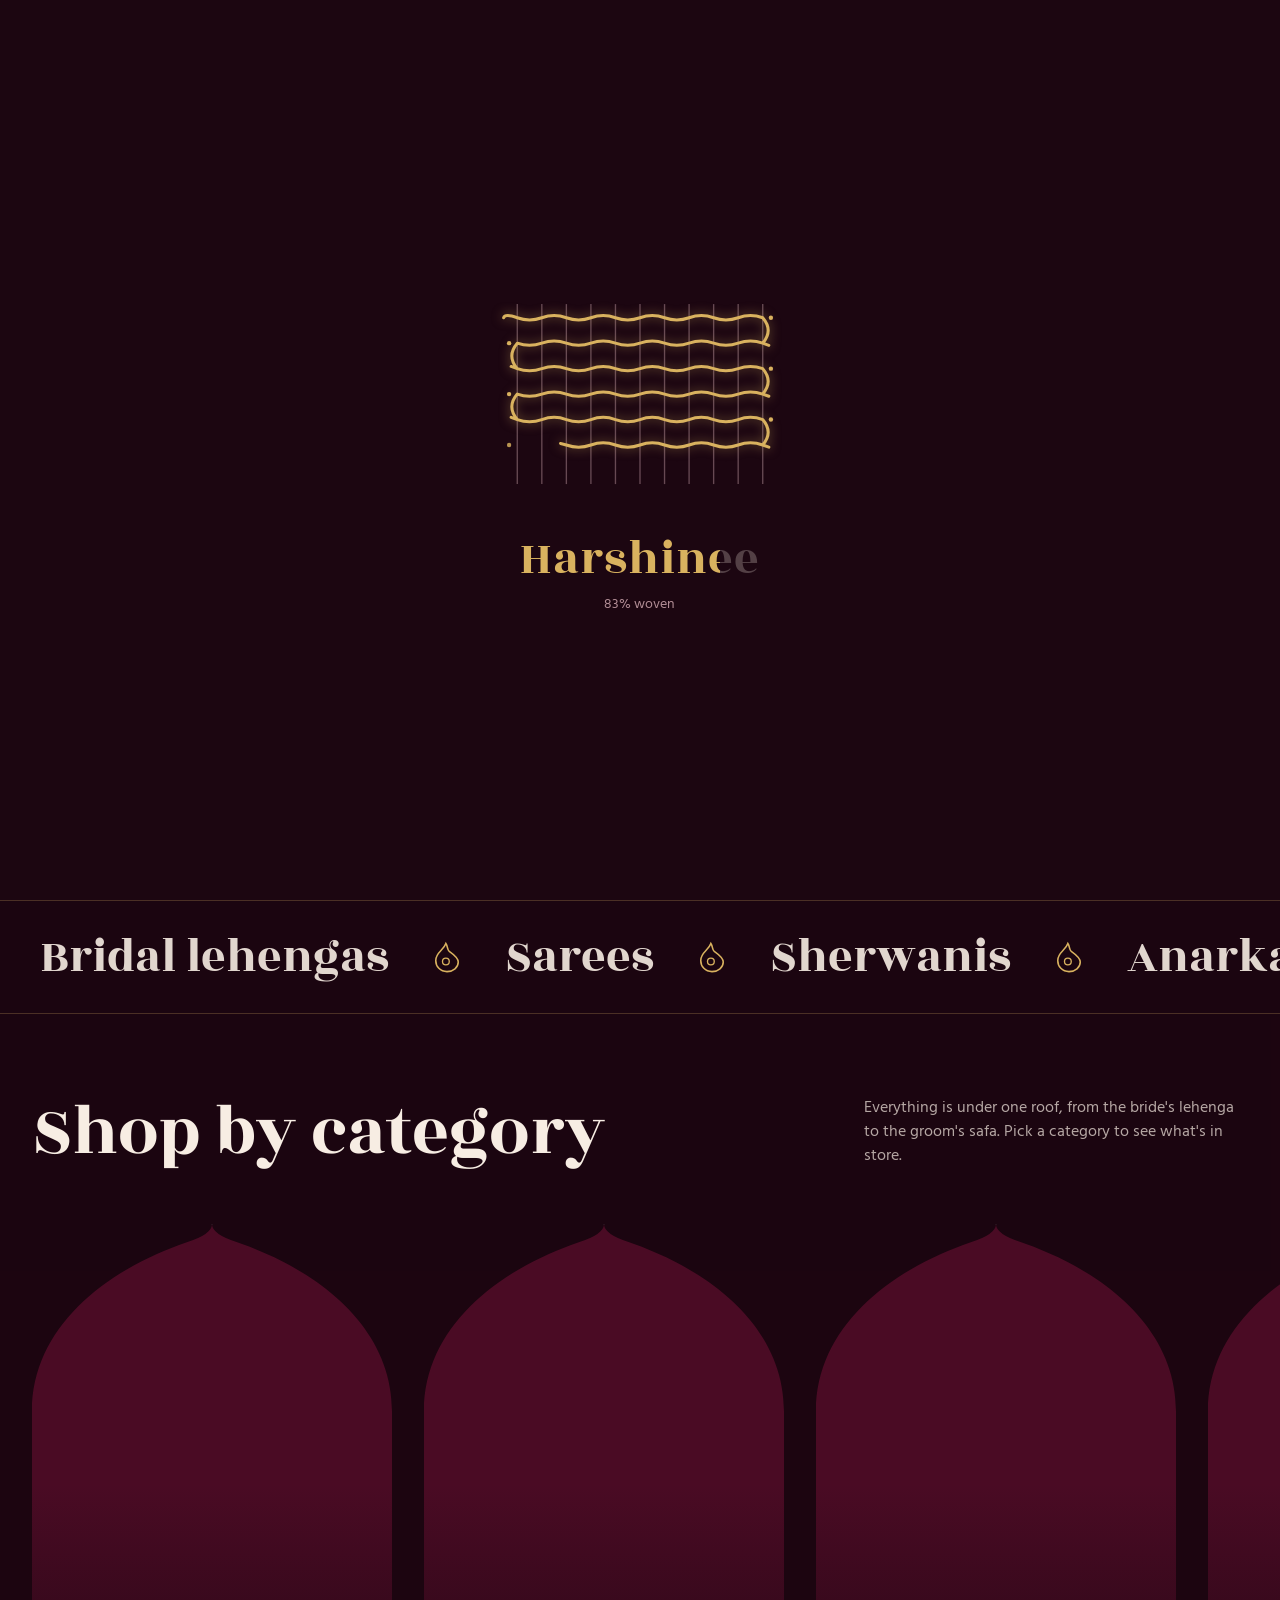
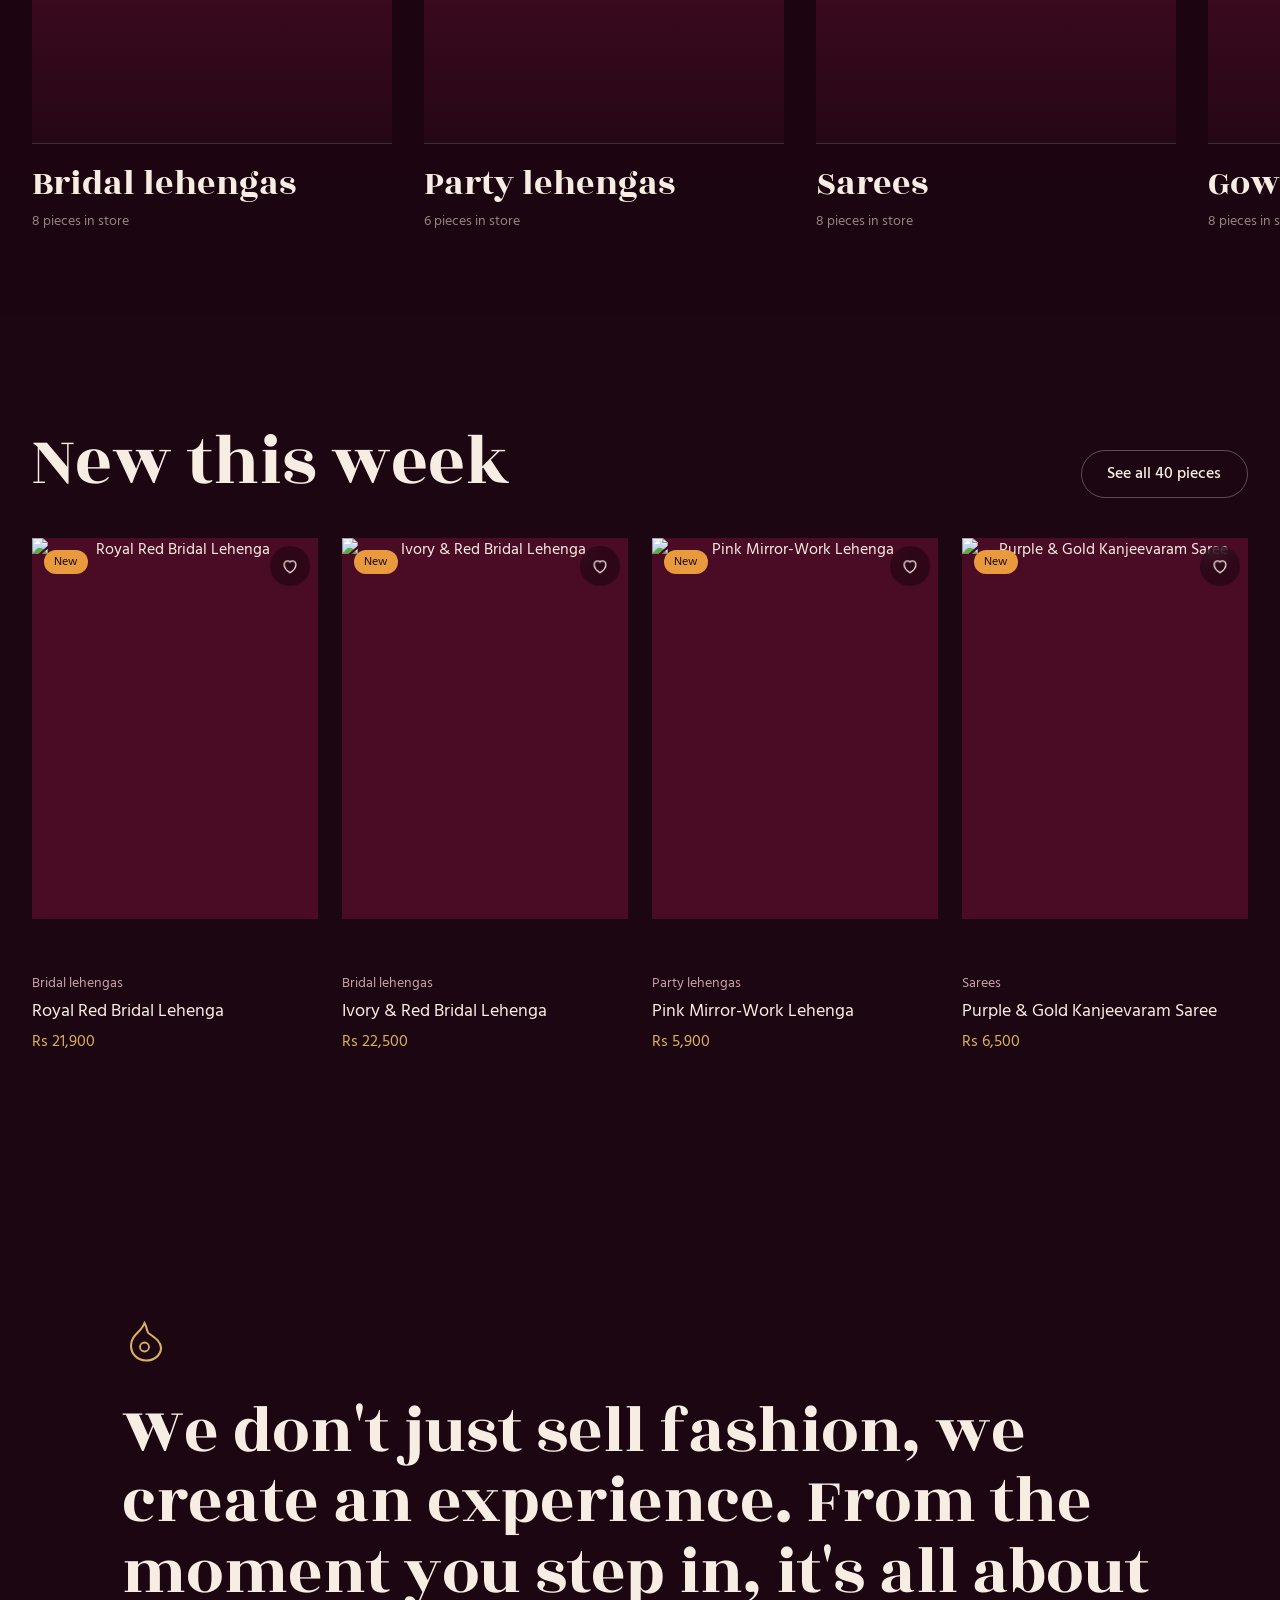
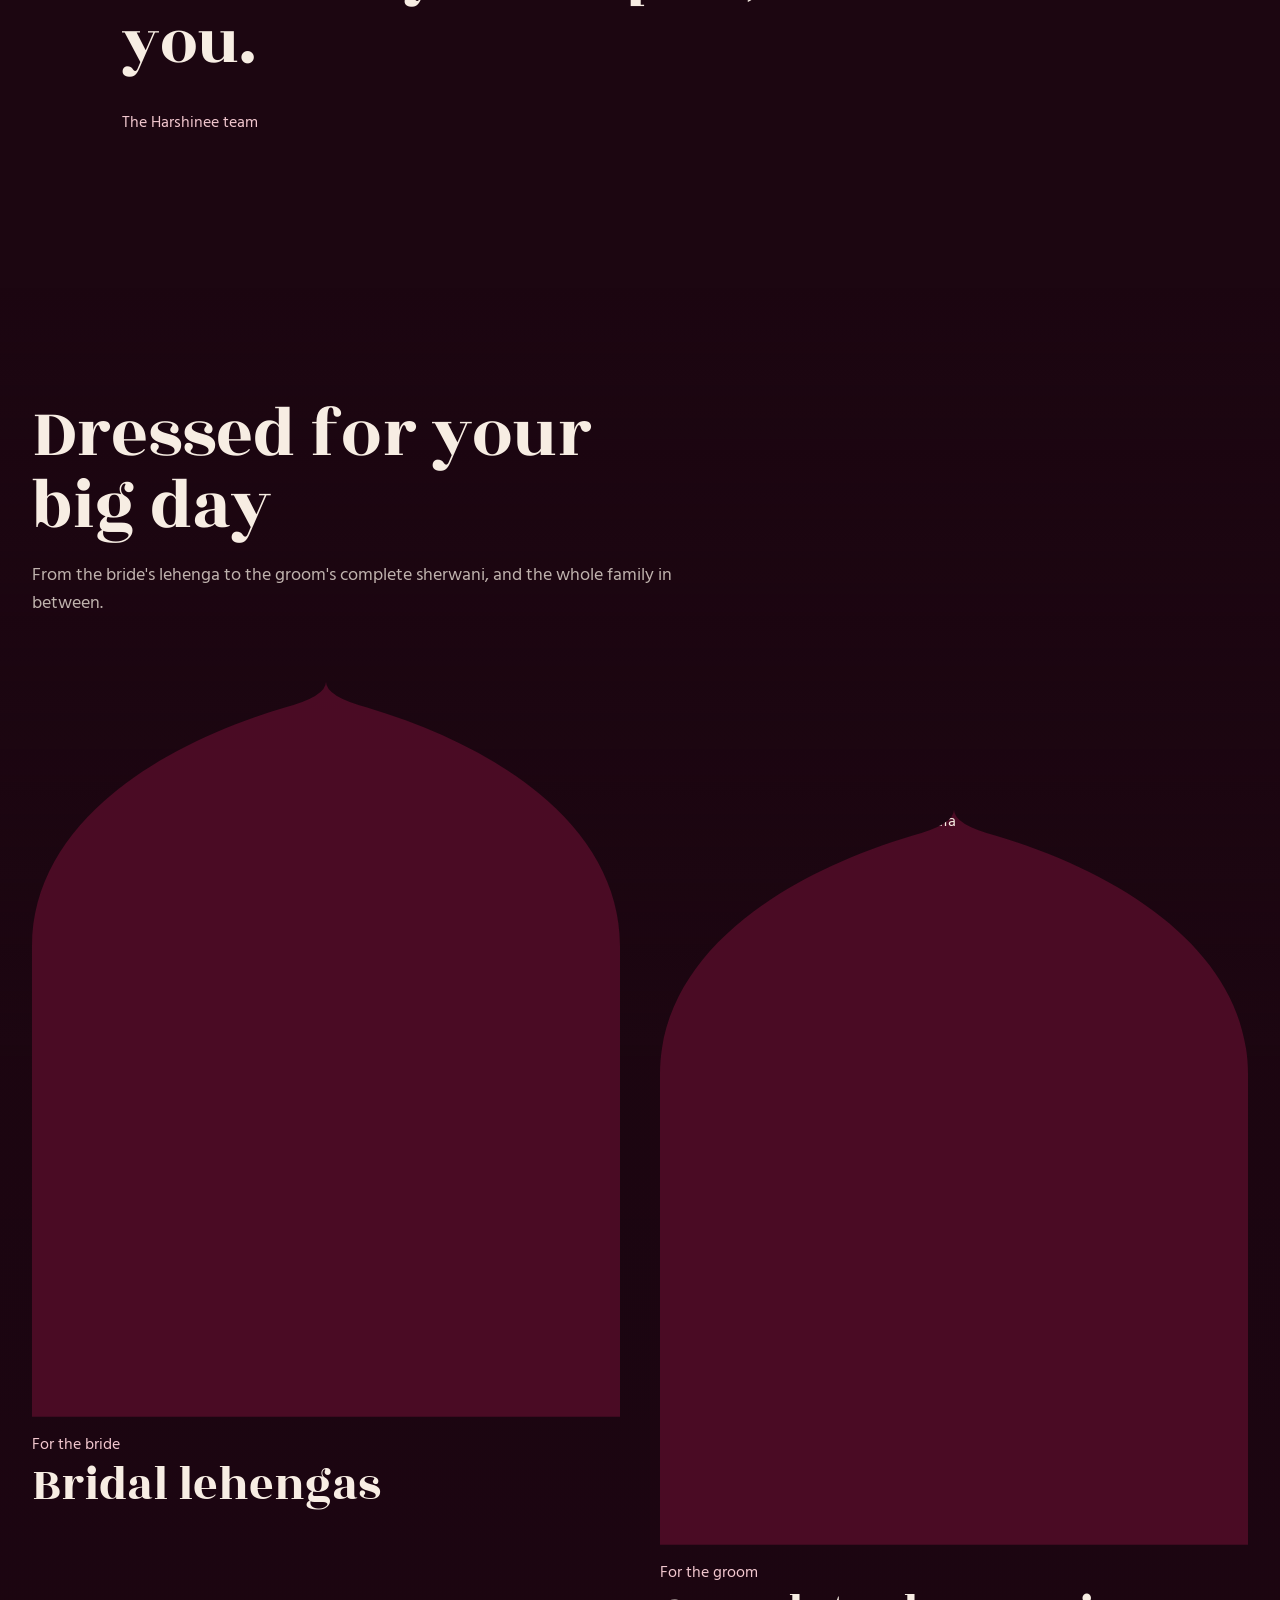
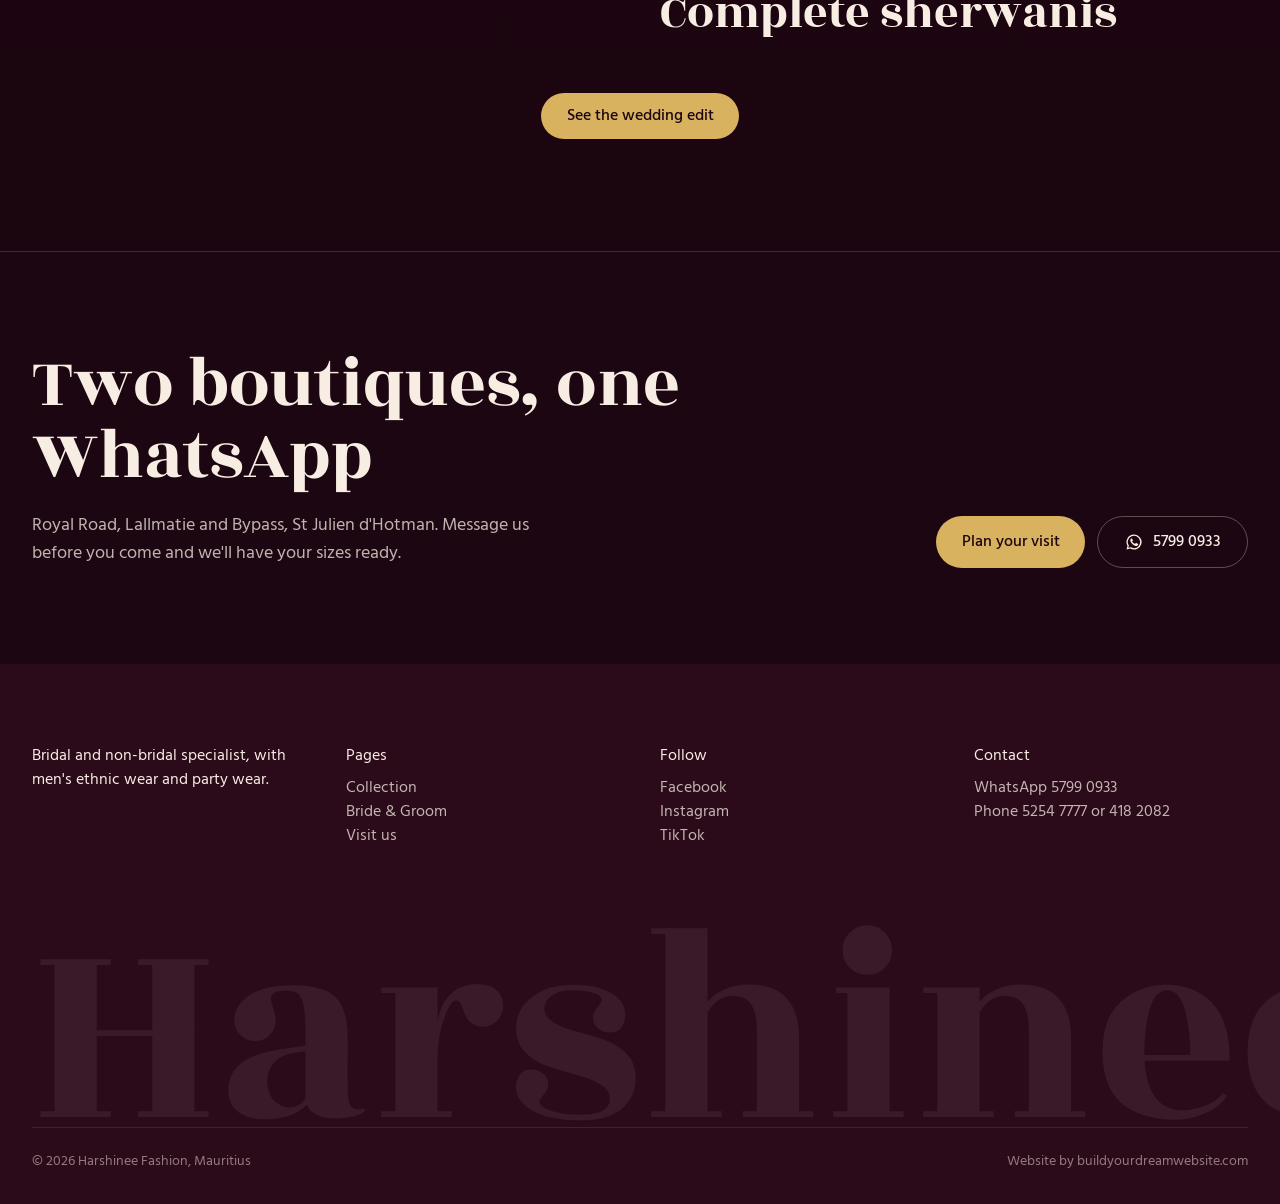
==== index.html @ 75d641dc "Upload Harshinee Fashion site Co-Authored-By: Claude Opus 5.5 <noreply@anthropic.com> Claude-Session" ====
<!DOCTYPE html>
<html lang="en">
<head>
    <meta charset="UTF-8">
    <meta name="viewport" content="width=device-width, initial-scale=1.0, viewport-fit=cover">
    <title>Harshinee Fashion | Indian Bridal &amp; Ethnic Wear in Mauritius</title>
    <meta name="description" content="Harshinee Fashion: Indian bridal and non-bridal specialist in Mauritius. Bridal lehengas, sarees, gowns, sherwanis and men's ethnic wear. Boutiques at Royal Road Lallmatie and Bypass St Julien d'Hotman.">
    <meta name="theme-color" content="#1C0611">
    <meta property="og:title" content="Harshinee Fashion | Be a fashionista">
    <meta property="og:description" content="Bridal lehengas, sarees, gowns, sherwanis and men's ethnic wear in Mauritius.">
    <meta property="og:type" content="website">
    <meta property="og:image" content="https://images.unsplash.com/photo-1721324807083-e9ddaa99310e?auto=format&fit=crop&w=1200&q=80">
    <link rel="icon" href="data:image/svg+xml,%3Csvg xmlns='http://www.w3.org/2000/svg' viewBox='0 0 64 64'%3E%3Crect width='64' height='64' rx='14' fill='%231C0611'/%3E%3Cpath d='M14 58V30C14 20 22 12 32 6c10 6 18 14 18 24v28' fill='none' stroke='%23D9B25F' stroke-width='3'/%3E%3Ctext x='32' y='48' text-anchor='middle' font-family='Georgia' font-size='22' fill='%23F7EDE3'%3EH%3C/text%3E%3C/svg%3E">

    <script>document.documentElement.classList.add('js');</script>

    <link rel="preconnect" href="https://fonts.googleapis.com">
    <link rel="preconnect" href="https://fonts.gstatic.com" crossorigin>
    <link rel="preconnect" href="https://images.unsplash.com">
    <link href="https://fonts.googleapis.com/css2?family=Hind:wght@300;400;500;600&family=Rozha+One&display=swap" rel="stylesheet">

    <link rel="stylesheet" href="assets/css/tailwind.css">
    <link rel="stylesheet" href="assets/css/style.css">

    <script type="importmap">
    { "imports": { "three": "./assets/vendor/three.module.min.js" } }
    </script>
</head>

<body class="bg-ink text-ivory font-body antialiased is-loading">

<!-- Reusable SVG: arch clip + icons -->
<svg width="0" height="0" class="absolute" aria-hidden="true">
    <defs>
        <clipPath id="arch" clipPathUnits="objectBoundingBox">
            <path d="M0,1 V0.36 C0,0.2 0.2,0.09 0.43,0.035 Q0.5,0.02 0.5,0 Q0.5,0.02 0.57,0.035 C0.8,0.09 1,0.2 1,0.36 V1 Z"/>
        </clipPath>
    </defs>
    <symbol id="i-bag" viewBox="0 0 24 24"><path d="M5 8h14l-1 12H6L5 8Z M9 8V6a3 3 0 0 1 6 0v2" fill="none" stroke="currentColor" stroke-width="1.5" stroke-linejoin="round"/></symbol>
    <symbol id="i-home" viewBox="0 0 24 24"><path d="M4 20V10.5C4 7 7.5 4.8 12 3c4.5 1.8 8 4 8 7.5V20H4Z M10 20v-5a2 2 0 0 1 4 0v5" fill="none" stroke="currentColor" stroke-width="1.5" stroke-linejoin="round"/></symbol>
    <symbol id="i-grid" viewBox="0 0 24 24"><path d="M4 4h7v9H4zM13 4h7v5h-7zM13 11h7v9h-7zM4 15h7v5H4z" fill="none" stroke="currentColor" stroke-width="1.5" stroke-linejoin="round"/></symbol>
    <symbol id="i-rings" viewBox="0 0 24 24"><circle cx="9" cy="14" r="5.5" fill="none" stroke="currentColor" stroke-width="1.5"/><circle cx="15" cy="14" r="5.5" fill="none" stroke="currentColor" stroke-width="1.5"/><path d="M13.5 5.5 15 3.5l1.5 2-1.5 1.6z" fill="none" stroke="currentColor" stroke-width="1.2" stroke-linejoin="round"/></symbol>
    <symbol id="i-heart" viewBox="0 0 24 24"><path d="M12 20s-7-4.4-7-10a4 4 0 0 1 7-2.6A4 4 0 0 1 19 10c0 5.6-7 10-7 10Z" fill="var(--fill,none)" stroke="currentColor" stroke-width="1.5" stroke-linejoin="round"/></symbol>
    <symbol id="i-close" viewBox="0 0 24 24"><path d="M6 6l12 12M18 6 6 18" stroke="currentColor" stroke-width="1.5" stroke-linecap="round"/></symbol>
    <symbol id="i-plus" viewBox="0 0 24 24"><path d="M12 5v14M5 12h14" stroke="currentColor" stroke-width="1.5" stroke-linecap="round"/></symbol>
    <symbol id="i-minus" viewBox="0 0 24 24"><path d="M5 12h14" stroke="currentColor" stroke-width="1.5" stroke-linecap="round"/></symbol>
    <symbol id="i-pin" viewBox="0 0 24 24"><path d="M12 21s-6-6.2-6-11a6 6 0 0 1 12 0c0 4.8-6 11-6 11Z" fill="none" stroke="currentColor" stroke-width="1.5"/><circle cx="12" cy="10" r="2.2" fill="none" stroke="currentColor" stroke-width="1.5"/></symbol>
    <symbol id="i-phone" viewBox="0 0 24 24"><path d="M6.5 3.5h3l1.5 4-2 1.3a11 11 0 0 0 6.2 6.2l1.3-2 4 1.5v3a2 2 0 0 1-2 2A16.5 16.5 0 0 1 4.5 5.5a2 2 0 0 1 2-2Z" fill="none" stroke="currentColor" stroke-width="1.5" stroke-linejoin="round"/></symbol>
    <symbol id="i-whatsapp" viewBox="0 0 24 24"><path d="M12 3a9 9 0 0 0-7.8 13.5L3 21l4.6-1.2A9 9 0 1 0 12 3Zm0 16.4a7.4 7.4 0 0 1-3.8-1l-.3-.2-2.7.7.7-2.6-.2-.3A7.4 7.4 0 1 1 12 19.4Zm4.1-5.5c-.2-.1-1.3-.7-1.5-.7s-.4-.1-.5.1-.6.7-.7.9-.3.2-.5 0a6 6 0 0 1-3-2.6c-.2-.4.2-.4.7-1.3a.4.4 0 0 0 0-.4l-.7-1.6c-.2-.4-.4-.4-.5-.4h-.5a.9.9 0 0 0-.6.3 2.7 2.7 0 0 0-.8 2 4.6 4.6 0 0 0 1 2.4 10.6 10.6 0 0 0 4 3.6c1.5.6 2.1.7 2.8.6a2.4 2.4 0 0 0 1.6-1.1 2 2 0 0 0 .1-1.1c0-.2-.2-.2-.4-.3Z" fill="currentColor"/></symbol>
    <symbol id="i-paisley" viewBox="0 0 32 32"><path d="M16 29c-6 0-10-4.5-10-10 0-7 7-9 9-15 2 3 1 5.5 3 7 5 3.5 8 6 8 9.5 0 4.8-4.4 8.5-10 8.5Z" fill="none" stroke="currentColor" stroke-width="1.4"/><circle cx="15" cy="20" r="3" fill="none" stroke="currentColor" stroke-width="1.2"/></symbol>
</svg>

<!-- ============================ LOADER: a small loom ============================ -->
<div id="loader" class="fixed inset-0 z-[100] bg-ink flex flex-col items-center justify-center" aria-live="polite">
    <svg id="loom" viewBox="0 0 220 160" class="w-[min(64vw,300px)] h-auto" aria-hidden="true">
        <g id="warp" stroke="#F2C7CF" stroke-opacity=".35" stroke-width="1"></g>
        <path id="weft" fill="none" stroke="#D9B25F" stroke-width="2.2" stroke-linecap="round" stroke-linejoin="round"></path>
        <g id="beads" fill="#D9B25F"></g>
    </svg>
    <div class="mt-8 text-center">
        <p class="font-display text-4xl sm:text-5xl tracking-wide loader-word">Harshinee</p>
        <p class="mt-3 text-sm text-gulabi/70"><span id="loaderCount" class="tabular-nums">0</span>% woven</p>
    </div>
    <div id="loaderCurtainL" class="curtain left-0"></div>
    <div id="loaderCurtainR" class="curtain right-0"></div>
</div>

<!-- ============================ PAGE TRANSITIONS (one per tab) ============================ -->
<div id="pagefx" class="fixed inset-0 z-[95] pointer-events-none" aria-hidden="true">
    <!-- Home: silk curtains -->
    <div class="fx fx-curtain"><div class="fx-c fx-c-l"></div><div class="fx-c fx-c-r"></div></div>
    <!-- Collection: hanging sarees -->
    <div class="fx fx-pleats"></div>
    <!-- Bride & Groom: boutique doors -->
    <div class="fx fx-doors">
        <div class="fx-door fx-door-l"><span></span></div>
        <div class="fx-door fx-door-r"><span></span></div>
    </div>
    <!-- Visit: thread to a pin -->
    <div class="fx fx-thread">
        <div class="fx-iris"></div>
        <svg class="fx-line" viewBox="0 0 1000 600" preserveAspectRatio="none"><path d="M-20 470 C 140 330, 280 560, 500 300" fill="none" stroke="#D9B25F" stroke-width="2" vector-effect="non-scaling-stroke" pathLength="1" stroke-dasharray="1" stroke-dashoffset="1"/></svg>
        <svg class="fx-pin" viewBox="0 0 24 24"><path d="M12 22s-7-7-7-12a7 7 0 0 1 14 0c0 5-7 12-7 12Z" fill="#D9B25F"/><circle cx="12" cy="10" r="2.6" fill="#3B1C05"/></svg>
    </div>
    <div class="fx-label">
        <p class="fx-title font-display"></p>
        <p class="fx-sub"></p>
    </div>
</div>

<!-- The 3D silk lives behind everything -->
<canvas id="silk" class="fixed inset-0 w-full h-full pointer-events-none" aria-hidden="true"></canvas>
<div class="grain fixed inset-0 pointer-events-none z-[1]" aria-hidden="true"></div>

<!-- ============================ HEADER ============================ -->
<header id="siteHeader" class="fixed top-0 inset-x-0 z-50 transition-[transform,background-color] duration-500">
    <div class="mx-auto max-w-[1400px] px-5 sm:px-8 h-16 sm:h-20 flex items-center justify-between">
        <a href="#/" class="font-display text-2xl sm:text-[1.7rem] leading-none" aria-label="Harshinee Fashion home">Harshinee<span class="text-zari">.</span></a>
        <nav id="topnav" class="hidden md:flex relative items-center gap-9 text-[0.95rem]" aria-label="Main">
            <a class="navlink" href="#/" data-tab="home">Home</a>
            <a class="navlink" href="#/collection" data-tab="collection">Collection</a>
            <a class="navlink" href="#/bride-groom" data-tab="bride-groom">Bride &amp; Groom</a>
            <a class="navlink" href="#/visit" data-tab="visit">Visit us</a>
            <span class="nav-ind" aria-hidden="true"></span>
        </nav>
        <div class="flex items-center gap-2">
            <a href="https://wa.me/23057990933" target="_blank" rel="noopener" class="inline-flex items-center gap-2 text-sm px-3 sm:px-4 h-10 rounded-full border border-ivory/20 hover:border-zari hover:text-zari transition-colors" aria-label="WhatsApp 5799 0933">
                <svg class="w-4 h-4"><use href="#i-whatsapp"/></svg><span class="hidden sm:inline">5799 0933</span><span class="sm:hidden">Chat</span>
            </a>
            <button class="bag-open hidden md:grid relative w-11 h-11 place-items-center rounded-full hover:bg-ivory/10 transition-colors" aria-label="Open bag">
                <svg class="w-6 h-6"><use href="#i-bag"/></svg>
                <span class="bag-count absolute top-1 right-0.5 min-w-[1.2rem] h-[1.2rem] px-1 rounded-full bg-sindoor text-[0.7rem] leading-[1.25rem] text-center font-semibold scale-0 transition-transform">0</span>
            </button>
        </div>
    </div>
</header>

<!-- ============================ MOBILE TAB BAR ============================ -->
<nav id="tabbar" class="md:hidden fixed bottom-0 inset-x-0 z-50" aria-label="Tabs">
    <div class="tabbar-inner relative mx-3 mb-[max(0.6rem,env(safe-area-inset-bottom))] grid grid-cols-5 rounded-[22px] bg-plum/90 backdrop-blur-xl border border-ivory/10">
        <span class="tab-ind" aria-hidden="true"></span>
        <a href="#/" data-tab="home" class="tab"><svg><use href="#i-home"/></svg>Home</a>
        <a href="#/collection" data-tab="collection" class="tab"><svg><use href="#i-grid"/></svg>Shop</a>
        <a href="#/bride-groom" data-tab="bride-groom" class="tab"><svg><use href="#i-rings"/></svg>Wedding</a>
        <a href="#/visit" data-tab="visit" class="tab"><svg><use href="#i-pin"/></svg>Visit</a>
        <button type="button" class="tab bag-open relative"><svg><use href="#i-bag"/></svg>Bag
            <span class="bag-count absolute top-1.5 left-1/2 ml-1.5 min-w-[1.1rem] h-[1.1rem] px-1 rounded-full bg-sindoor text-[0.65rem] leading-[1.15rem] text-center font-semibold text-ivory scale-0 transition-transform">0</span>
        </button>
    </div>
</nav>

<main class="relative z-[2]">

<!-- ======================================================================
     VIEW: HOME
     ====================================================================== -->
<div class="view" data-view="home">

    <section id="hero" data-silk="sindoor" class="relative min-h-[100svh] overflow-hidden">
        <div class="hero-shade absolute inset-0 pointer-events-none"></div>
        <div class="relative mx-auto max-w-[1400px] px-5 sm:px-8 min-h-[100svh] grid lg:grid-cols-12 items-end pb-32 md:pb-20 pt-28">
            <div class="lg:col-span-7 relative z-10">
                <p class="hero-fade text-gulabi text-lg sm:text-xl mb-4 max-w-md">Bridal and party wear for women, sherwanis and kurtas for men.</p>
                <h1 class="hero-title font-display leading-[0.82] text-[clamp(4.2rem,15vw,13.5rem)] -ml-1" aria-label="Harshinee">
                    <span class="split" data-split>Harshinee</span>
                </h1>
                <p class="hero-fade mt-6 max-w-lg text-ivory/80 text-lg leading-relaxed">Indian wear for weddings and every celebration, in our two boutiques at Lallmatie and St Julien d'Hotman.</p>
                <div class="hero-fade mt-9 flex flex-wrap gap-3">
                    <a href="#/collection" class="btn btn-gold magnetic">See the collection</a>
                    <a href="#/visit" class="btn btn-ghost magnetic">Find a boutique</a>
                </div>
            </div>
            <div class="hidden lg:block lg:col-span-5 relative h-full">
                <figure id="heroArch" class="hero-arch absolute right-0 bottom-0 w-[min(30vw,420px)] aspect-[3/4.3]">
                    <svg class="arch-outline absolute -inset-3 w-[calc(100%+1.5rem)] h-[calc(100%+1.5rem)]" viewBox="0 0 100 100" preserveAspectRatio="none" aria-hidden="true">
                        <path d="M0.5,99.5 V36 C0.5,20 20,9 43,3.5 Q50,2 50,0.5 Q50,2 57,3.5 C80,9 99.5,20 99.5,36 V99.5" fill="none" stroke="#D9B25F" stroke-width="1" vector-effect="non-scaling-stroke" pathLength="1" stroke-dasharray="1"/>
                    </svg>
                    <div class="arch-clip absolute inset-0 overflow-hidden">
                        <img src="https://images.unsplash.com/photo-1721324807083-e9ddaa99310e?auto=format&fit=crop&w=900&q=80" alt="Bride in a crimson zari lehenga" class="w-full h-full object-cover object-top scale-110" data-preload>
                    </div>
                    <figcaption class="absolute -left-40 bottom-10 w-36 text-right text-sm text-ivory/70 leading-snug">Crimson zari bridal lehenga<br><span class="text-zari">Rs 18,500</span></figcaption>
                </figure>
            </div>
        </div>
        <button type="button" data-scroll-to="#categories" class="scroll-cue hidden md:flex absolute left-1/2 -translate-x-1/2 bottom-5 flex-col items-center" aria-label="Scroll to categories">
            <span class="thread"></span>
        </button>
    </section>

    <div class="marquee relative py-6 sm:py-8 border-y border-zari/25 bg-ink/60 overflow-hidden" aria-hidden="true">
        <div class="marquee-track flex w-max whitespace-nowrap font-display text-3xl sm:text-5xl text-ivory/90"></div>
    </div>

    <section id="categories" data-silk="sindoor" class="relative bg-ink/80">
        <div class="cat-pin lg:min-h-[100svh] flex flex-col justify-center py-20 overflow-hidden">
            <div class="mx-auto w-full max-w-[1400px] px-5 sm:px-8 flex flex-wrap items-end justify-between gap-6 mb-10 sm:mb-14">
                <h2 class="font-display text-5xl sm:text-7xl leading-[0.95] max-w-2xl">Shop by category</h2>
                <p class="text-ivory/70 max-w-sm">Everything is under one roof, from the bride's lehenga to the groom's safa. Pick a category to see what's in store.</p>
            </div>
            <div class="cat-track flex gap-5 sm:gap-8 px-5 sm:px-8 lg:pl-[max(2rem,calc((100vw-1400px)/2+2rem))] overflow-x-auto lg:overflow-visible snap-x snap-mandatory lg:snap-none no-scrollbar" id="categoryRail"></div>
        </div>
    </section>

    <section class="relative bg-ink py-20 sm:py-28">
        <div class="mx-auto max-w-[1400px] px-5 sm:px-8">
            <div class="flex flex-wrap items-end justify-between gap-6 mb-10">
                <h2 class="font-display text-5xl sm:text-7xl leading-[0.95]">New this week</h2>
                <a href="#/collection" class="btn btn-ghost">See all 40 pieces</a>
            </div>
            <div id="newRow" class="product-row flex md:grid md:grid-cols-4 gap-4 sm:gap-6 overflow-x-auto md:overflow-visible snap-x snap-mandatory no-scrollbar -mx-5 px-5 md:mx-0 md:px-0"></div>
        </div>
    </section>

    <section data-silk="plum" class="relative min-h-[80svh] flex items-center py-28">
        <div class="mx-auto max-w-[1100px] px-5 sm:px-8">
            <svg class="w-12 h-12 text-zari mb-8"><use href="#i-paisley"/></svg>
            <blockquote>
                <p class="quote font-display text-[clamp(2.1rem,5.2vw,4.8rem)] leading-[1.06]">We don't just sell fashion, we create an experience. From the moment you step in, it's all about you.</p>
                <footer class="mt-8 text-gulabi">The Harshinee team</footer>
            </blockquote>
        </div>
    </section>

    <section data-silk="mehendi" class="relative py-20 sm:py-28 bg-gradient-to-b from-transparent via-ink/85 to-ink/90">
        <div class="mx-auto max-w-[1400px] px-5 sm:px-8">
            <div class="max-w-2xl mb-12 sm:mb-16">
                <h2 class="font-display text-5xl sm:text-7xl leading-[0.95]">Dressed for your big day</h2>
                <p class="mt-5 text-ivory/75 text-lg">From the bride's lehenga to the groom's complete sherwani, and the whole family in between.</p>
            </div>
            <div class="grid grid-cols-2 gap-4 sm:gap-10">
                <a href="#/bride-groom" class="couple group block">
                    <div class="couple-media relative aspect-[4/5]"><div class="arch-clip absolute inset-0 overflow-hidden bg-wine">
                        <img src="https://images.unsplash.com/photo-1740674570259-a47d713a2976?auto=format&fit=crop&w=900&q=75" srcset="https://images.unsplash.com/photo-1740674570259-a47d713a2976?auto=format&fit=crop&w=500&q=75 500w, https://images.unsplash.com/photo-1740674570259-a47d713a2976?auto=format&fit=crop&w=900&q=75 900w" sizes="50vw" alt="Bride in a wine velvet lehenga" loading="lazy" class="absolute inset-0 w-full h-full object-cover object-top">
                    </div></div>
                    <p class="mt-4 text-gulabi text-sm sm:text-base">For the bride</p>
                    <h3 class="font-display text-2xl sm:text-5xl mt-1 group-hover:text-zari transition-colors">Bridal lehengas</h3>
                </a>
                <a href="#/bride-groom" class="couple group block mt-16 md:mt-32">
                    <div class="couple-media relative aspect-[4/5]"><div class="arch-clip absolute inset-0 overflow-hidden bg-wine">
                        <img src="https://images.unsplash.com/photo-1759906766080-82b785c61f51?auto=format&fit=crop&w=900&q=75" srcset="https://images.unsplash.com/photo-1759906766080-82b785c61f51?auto=format&fit=crop&w=500&q=75 500w, https://images.unsplash.com/photo-1759906766080-82b785c61f51?auto=format&fit=crop&w=900&q=75 900w" sizes="50vw" alt="Groom in a complete sherwani with safa" loading="lazy" class="absolute inset-0 w-full h-full object-cover object-top">
                    </div></div>
                    <p class="mt-4 text-gulabi text-sm sm:text-base">For the groom</p>
                    <h3 class="font-display text-2xl sm:text-5xl mt-1 group-hover:text-zari transition-colors">Complete sherwanis</h3>
                </a>
            </div>
            <div class="mt-14 text-center"><a href="#/bride-groom" class="btn btn-gold">See the wedding edit</a></div>
        </div>
    </section>

    <section data-silk="mehendi" class="relative bg-ink py-20 sm:py-24 border-t border-zari/20">
        <div class="mx-auto max-w-[1400px] px-5 sm:px-8 grid md:grid-cols-12 gap-10 items-end">
            <div class="md:col-span-7">
                <h2 class="font-display text-5xl sm:text-7xl leading-[0.95]">Two boutiques, one WhatsApp</h2>
                <p class="mt-5 text-ivory/75 text-lg max-w-lg">Royal Road, Lallmatie and Bypass, St Julien d'Hotman. Message us before you come and we'll have your sizes ready.</p>
            </div>
            <div class="md:col-span-5 flex flex-wrap gap-3 md:justify-end">
                <a href="#/visit" class="btn btn-gold">Plan your visit</a>
                <a href="https://wa.me/23057990933" target="_blank" rel="noopener" class="btn btn-ghost"><svg class="w-5 h-5"><use href="#i-whatsapp"/></svg>5799 0933</a>
            </div>
        </div>
    </section>
</div>

<!-- ======================================================================
     VIEW: COLLECTION
     ====================================================================== -->
<div class="view" data-view="collection" hidden>
    <section class="page-head relative pt-32 sm:pt-44 pb-14 sm:pb-20">
        <div class="mx-auto max-w-[1400px] px-5 sm:px-8">
            <h1 class="font-display leading-[0.85] text-[clamp(3.6rem,12vw,10rem)]"><span class="split" data-split>The collection</span></h1>
            <p class="page-fade mt-6 text-ivory/75 max-w-xl text-lg">Limited pieces, with new arrivals every week. Ask us on WhatsApp for sizes and colours.</p>
        </div>
    </section>

    <section class="coll-body relative bg-ink pt-6 sm:pt-10 pb-24 sm:pb-32 min-h-[100svh]">
        <div class="mx-auto max-w-[1400px] px-5 sm:px-8">
            <div class="filters sticky top-0 z-20 -mx-5 px-5 sm:-mx-8 sm:px-8 py-3 bg-ink/90 backdrop-blur-md">
                <div class="flex flex-col lg:flex-row gap-3 lg:items-center">
                    <div id="chips" class="flex gap-2 overflow-x-auto no-scrollbar flex-1" role="tablist" aria-label="Filter by category"></div>
                    <div class="flex gap-2">
                        <label class="field flex-1 lg:w-64">
                            <span class="sr-only">Search the collection</span>
                            <input id="search" type="search" placeholder="Search pieces" autocomplete="off" enterkeyhint="search">
                        </label>
                        <label class="field">
                            <span class="sr-only">Sort</span>
                            <select id="sort">
                                <option value="featured">Featured</option>
                                <option value="low">Price, low to high</option>
                                <option value="high">Price, high to low</option>
                            </select>
                        </label>
                    </div>
                </div>
            </div>
            <p class="text-sm text-ivory/50 mt-6 mb-6" aria-live="polite"><span id="resultCount">0</span> pieces</p>
            <div id="grid" class="grid grid-cols-2 md:grid-cols-3 xl:grid-cols-4 gap-x-3 sm:gap-x-6 gap-y-10 sm:gap-y-12"></div>
            <p id="emptyState" class="hidden py-20 text-center text-ivory/70 text-lg">Nothing matches that search. Try a colour or a category, like "pink lehenga", or <button class="underline decoration-zari underline-offset-4" data-reset>clear the filters</button>.</p>
            <div class="mt-16 text-center"><button id="moreBtn" class="btn btn-ghost">Show more pieces</button></div>
        </div>
    </section>
</div>

<!-- ======================================================================
     VIEW: BRIDE & GROOM
     ====================================================================== -->
<div class="view" data-view="bride-groom" hidden>
    <section class="page-head relative pt-32 sm:pt-44 pb-16">
        <div class="mx-auto max-w-[1400px] px-5 sm:px-8">
            <h1 class="font-display leading-[0.85] text-[clamp(3.6rem,12vw,10rem)]"><span class="split" data-split>Bride &amp; Groom</span></h1>
            <p class="page-fade mt-6 text-ivory/80 max-w-xl text-lg">From the bride's lehenga to the groom's complete sherwani, and the whole family in between. Book a fitting and we'll set the time aside for you.</p>
            <div class="page-fade mt-8 flex flex-wrap gap-3">
                <button type="button" class="btn btn-gold" data-scroll-to="#bridalList">For the bride</button>
                <button type="button" class="btn btn-ghost" data-scroll-to="#groomList">For the groom</button>
            </div>
        </div>
    </section>

    <section class="relative pb-10">
        <div class="mx-auto max-w-[1400px] px-5 sm:px-8 grid grid-cols-2 gap-4 sm:gap-10">
            <div class="wed-arch relative aspect-[3/4]">
                <svg class="arch-outline absolute -inset-2 sm:-inset-3 w-[calc(100%+1rem)] sm:w-[calc(100%+1.5rem)] h-[calc(100%+1rem)] sm:h-[calc(100%+1.5rem)]" viewBox="0 0 100 100" preserveAspectRatio="none" aria-hidden="true"><path d="M0.5,99.5 V36 C0.5,20 20,9 43,3.5 Q50,2 50,0.5 Q50,2 57,3.5 C80,9 99.5,20 99.5,36 V99.5" fill="none" stroke="#D9B25F" stroke-width="1" vector-effect="non-scaling-stroke" pathLength="1" stroke-dasharray="1"/></svg>
                <div class="arch-clip absolute inset-0 overflow-hidden bg-wine"><img src="https://images.unsplash.com/photo-1737514996816-a034a795febe?auto=format&fit=crop&w=900&q=75" srcset="https://images.unsplash.com/photo-1737514996816-a034a795febe?auto=format&fit=crop&w=500&q=75 500w, https://images.unsplash.com/photo-1737514996816-a034a795febe?auto=format&fit=crop&w=900&q=75 900w" sizes="50vw" alt="Bride in an ivory and red lehenga" class="w-full h-full object-cover object-top"></div>
            </div>
            <div class="wed-arch relative aspect-[3/4] mt-14 sm:mt-28">
                <svg class="arch-outline absolute -inset-2 sm:-inset-3 w-[calc(100%+1rem)] sm:w-[calc(100%+1.5rem)] h-[calc(100%+1rem)] sm:h-[calc(100%+1.5rem)]" viewBox="0 0 100 100" preserveAspectRatio="none" aria-hidden="true"><path d="M0.5,99.5 V36 C0.5,20 20,9 43,3.5 Q50,2 50,0.5 Q50,2 57,3.5 C80,9 99.5,20 99.5,36 V99.5" fill="none" stroke="#D9B25F" stroke-width="1" vector-effect="non-scaling-stroke" pathLength="1" stroke-dasharray="1"/></svg>
                <div class="arch-clip absolute inset-0 overflow-hidden bg-wine"><img src="https://images.unsplash.com/photo-1760080838961-4208536db385?auto=format&fit=crop&w=900&q=75" srcset="https://images.unsplash.com/photo-1760080838961-4208536db385?auto=format&fit=crop&w=500&q=75 500w, https://images.unsplash.com/photo-1760080838961-4208536db385?auto=format&fit=crop&w=900&q=75 900w" sizes="50vw" alt="Groom in an ivory embroidered sherwani" class="w-full h-full object-cover object-top"></div>
            </div>
        </div>
    </section>

    <section id="bridalList" class="relative bg-ink/90 py-20 sm:py-28 mt-10">
        <div class="mx-auto max-w-[1400px] px-5 sm:px-8">
            <div class="grid lg:grid-cols-12 gap-6 items-end mb-10 sm:mb-14">
                <h2 class="lg:col-span-7 font-display text-5xl sm:text-7xl leading-[0.95]">For the bride</h2>
                <p id="bridalNote" class="lg:col-span-5 text-ivory/70 text-lg"></p>
            </div>
            <div id="bridalGrid" class="grid grid-cols-2 md:grid-cols-3 xl:grid-cols-4 gap-x-3 sm:gap-x-6 gap-y-10"></div>
        </div>
    </section>

    <section id="groomList" class="relative bg-ink py-20 sm:py-28">
        <div class="mx-auto max-w-[1400px] px-5 sm:px-8">
            <div class="grid lg:grid-cols-12 gap-6 items-end mb-10 sm:mb-14">
                <h2 class="lg:col-span-7 font-display text-5xl sm:text-7xl leading-[0.95]">For the groom</h2>
                <p id="groomNote" class="lg:col-span-5 text-ivory/70 text-lg"></p>
            </div>
            <div id="groomGrid" class="grid grid-cols-2 md:grid-cols-3 xl:grid-cols-5 gap-x-3 sm:gap-x-6 gap-y-10"></div>
        </div>
    </section>

    <section class="relative bg-plum py-20 sm:py-28">
        <div class="mx-auto max-w-[1400px] px-5 sm:px-8">
            <h2 class="font-display text-5xl sm:text-7xl leading-[0.95] max-w-3xl">And the whole family</h2>
            <p class="mt-5 text-ivory/70 text-lg max-w-xl">Mothers, sisters, cousins and the groom's side. Dress everyone from the same two shops.</p>
            <div id="familyTiles" class="mt-12 grid grid-cols-2 lg:grid-cols-4 gap-3 sm:gap-6"></div>
            <div class="mt-16 flex flex-wrap gap-3">
                <a href="#/visit?for=bridal" class="btn btn-gold">Book a bridal fitting</a>
                <a href="#/visit?for=groom" class="btn btn-ghost">Book a groom fitting</a>
            </div>
        </div>
    </section>
</div>

<!-- ======================================================================
     VIEW: VISIT
     ====================================================================== -->
<div class="view" data-view="visit" hidden>
    <section class="page-head relative pt-32 sm:pt-44 pb-14">
        <div class="mx-auto max-w-[1400px] px-5 sm:px-8">
            <h1 class="font-display leading-[0.85] text-[clamp(3.6rem,12vw,10rem)]"><span class="split" data-split>Visit us</span></h1>
            <p class="page-fade mt-6 text-ivory/80 max-w-xl text-lg">Two boutiques in the east of Mauritius. Questions are answered on WhatsApp only, so message us before you come and we'll have your sizes ready.</p>
        </div>
    </section>

    <section class="relative pb-24 sm:pb-32">
        <div class="mx-auto max-w-[1400px] px-5 sm:px-8 grid lg:grid-cols-12 gap-14">
            <div class="lg:col-span-6">
                <div>
                    <article class="boutique">
                        <div>
                            <h2 class="font-display text-3xl sm:text-4xl">Royal Road, Lallmatie</h2>
                            <p class="text-ivory/65 mt-1">Opposite Kalimaye</p>
                        </div>
                        <a class="btn btn-ghost btn-sm" target="_blank" rel="noopener" href="https://www.google.com/maps/search/?api=1&query=Harshinee+Fashion+Royal+Road+Lallmatie+Mauritius"><svg class="w-4 h-4"><use href="#i-pin"/></svg>Directions</a>
                    </article>
                    <article class="boutique">
                        <div>
                            <h2 class="font-display text-3xl sm:text-4xl">Bypass, St Julien d'Hotman <span class="align-middle ml-1 text-xs font-body px-2 py-1 rounded-full bg-kesar text-ink">New</span></h2>
                            <p class="text-ivory/65 mt-1">Opposite Kalimaye</p>
                        </div>
                        <a class="btn btn-ghost btn-sm" target="_blank" rel="noopener" href="https://www.google.com/maps/search/?api=1&query=Harshinee+Fashion+Bypass+St+Julien+d'Hotman+Mauritius"><svg class="w-4 h-4"><use href="#i-pin"/></svg>Directions</a>
                    </article>
                </div>

                <div class="mt-10 grid sm:grid-cols-3 gap-3">
                    <a href="https://wa.me/23057990933" target="_blank" rel="noopener" class="contact"><svg class="w-5 h-5 text-zari"><use href="#i-whatsapp"/></svg><span><span class="block text-sm text-ivory/60">WhatsApp</span>5799 0933</span></a>
                    <a href="tel:+23052547777" class="contact"><svg class="w-5 h-5 text-zari"><use href="#i-phone"/></svg><span><span class="block text-sm text-ivory/60">Phone</span>5254 7777</span></a>
                    <a href="tel:+2304182082" class="contact"><svg class="w-5 h-5 text-zari"><use href="#i-phone"/></svg><span><span class="block text-sm text-ivory/60">Phone</span>418 2082</span></a>
                </div>
            </div>

            <form id="visitForm" class="lg:col-span-6 visit-card p-6 sm:p-10 self-start" novalidate>
                <h2 class="font-display text-4xl">Plan your visit</h2>
                <p class="text-ivory/65 mt-2 mb-8">Fill this in and it opens WhatsApp with your message ready to send.</p>
                <div class="grid sm:grid-cols-2 gap-5">
                    <label class="block sm:col-span-2">
                        <span class="lbl">Your name</span>
                        <input name="name" required class="inp" autocomplete="name" enterkeyhint="next">
                        <span class="err" hidden>Enter your name so we know who to expect.</span>
                    </label>
                    <label class="block">
                        <span class="lbl">Boutique</span>
                        <select name="boutique" class="inp">
                            <option>Royal Road, Lallmatie</option>
                            <option>Bypass, St Julien d'Hotman</option>
                        </select>
                    </label>
                    <label class="block">
                        <span class="lbl">Preferred date</span>
                        <input name="date" type="date" class="inp">
                    </label>
                    <label class="block sm:col-span-2">
                        <span class="lbl">Looking for</span>
                        <select name="looking" class="inp">
                            <option value="bridal">Bridal lehenga</option>
                            <option value="groom">Groom sherwani</option>
                            <option value="party">Party lehenga or gown</option>
                            <option value="saree">Saree</option>
                            <option value="men">Men's kurta or indo-western</option>
                            <option value="family">Outfits for the whole family</option>
                        </select>
                    </label>
                </div>
                <button class="btn btn-gold w-full mt-8 justify-center"><svg class="w-5 h-5"><use href="#i-whatsapp"/></svg>Send on WhatsApp</button>
            </form>
        </div>
    </section>

    <section class="relative bg-ink py-20 sm:py-28 border-t border-zari/20">
        <div class="mx-auto max-w-[1400px] px-5 sm:px-8">
            <p class="text-ivory/70 text-lg mb-10 max-w-md">See new arrivals first. We post daily videos, try-ons and offers.</p>
            <div class="grid sm:grid-cols-3 gap-px bg-zari/20">
                <a href="https://www.facebook.com/harshineefashionofficial/" target="_blank" rel="noopener" class="social"><span class="font-display text-6xl sm:text-7xl">40K+</span><span>followers on Facebook</span></a>
                <a href="https://www.tiktok.com/@harshineefashionofficial" target="_blank" rel="noopener" class="social"><span class="font-display text-6xl sm:text-7xl">16K+</span><span>followers on TikTok</span></a>
                <a href="https://www.instagram.com/harshineefashionofficial/" target="_blank" rel="noopener" class="social"><span class="font-display text-6xl sm:text-7xl">13K</span><span>followers on Instagram</span></a>
            </div>
        </div>
    </section>
</div>

</main>

<!-- ============================ FOOTER ============================ -->
<footer class="relative z-[2] bg-plum overflow-hidden">
    <div class="mx-auto max-w-[1400px] px-5 sm:px-8 pt-16 sm:pt-20 pb-28 md:pb-8">
        <div class="grid grid-cols-2 md:grid-cols-4 gap-10 text-ivory/75">
            <div class="col-span-2 md:col-span-1">
                <p class="text-ivory">Bridal and non-bridal specialist, with men's ethnic wear and party wear.</p>
            </div>
            <div>
                <p class="text-ivory mb-2">Pages</p>
                <p><a class="hover:text-zari" href="#/collection">Collection</a></p>
                <p><a class="hover:text-zari" href="#/bride-groom">Bride &amp; Groom</a></p>
                <p><a class="hover:text-zari" href="#/visit">Visit us</a></p>
            </div>
            <div>
                <p class="text-ivory mb-2">Follow</p>
                <p><a class="hover:text-zari" href="https://www.facebook.com/harshineefashionofficial/" target="_blank" rel="noopener">Facebook</a></p>
                <p><a class="hover:text-zari" href="https://www.instagram.com/harshineefashionofficial/" target="_blank" rel="noopener">Instagram</a></p>
                <p><a class="hover:text-zari" href="https://www.tiktok.com/@harshineefashionofficial" target="_blank" rel="noopener">TikTok</a></p>
            </div>
            <div class="col-span-2 md:col-span-1">
                <p class="text-ivory mb-2">Contact</p>
                <p>WhatsApp 5799 0933</p>
                <p>Phone 5254 7777 or 418 2082</p>
            </div>
        </div>
        <p class="footer-word font-display leading-none text-[clamp(5rem,22vw,22rem)] text-ivory/[0.07] mt-12 -mb-[0.18em] select-none" aria-hidden="true">Harshinee</p>
        <div class="border-t border-ivory/10 pt-6 flex flex-col sm:flex-row justify-between gap-2 text-sm text-ivory/50">
            <p>&copy; <span id="year">2026</span> Harshinee Fashion, Mauritius</p>
            <p>Website by <a class="hover:text-zari" href="https://buildyourdreamwebsite.com" target="_blank" rel="noopener">buildyourdreamwebsite.com</a></p>
        </div>
    </div>
</footer>

<!-- ============================ BAG DRAWER ============================ -->
<div id="drawerScrim" class="fixed inset-0 z-[60] bg-ink/70 backdrop-blur-sm opacity-0 pointer-events-none transition-opacity duration-500"></div>
<aside id="drawer" class="fixed top-0 right-0 z-[61] h-[100dvh] w-full sm:w-[440px] bg-plum flex flex-col translate-x-full transition-transform duration-[650ms] ease-[cubic-bezier(.7,0,.2,1)]" aria-label="Your bag" aria-hidden="true">
    <div class="flex items-center justify-between px-6 h-20 border-b border-ivory/10 shrink-0">
        <h2 class="font-display text-3xl">Your bag</h2>
        <button id="drawerClose" class="w-11 h-11 grid place-items-center rounded-full hover:bg-ivory/10" aria-label="Close bag"><svg class="w-6 h-6"><use href="#i-close"/></svg></button>
    </div>
    <div class="flex-1 overflow-y-auto overscroll-contain px-6 py-6" data-lenis-prevent>
        <ul id="bagList" class="space-y-5"></ul>
        <p id="bagEmpty" class="text-ivory/65">Your bag is empty. Add pieces from the collection and order them in one WhatsApp message.</p>
        <div id="savedWrap" class="mt-12 hidden">
            <h3 class="text-gulabi mb-4">Saved pieces</h3>
            <ul id="savedList" class="grid grid-cols-3 gap-3"></ul>
        </div>
    </div>
    <div class="border-t border-ivory/10 p-6 pb-[max(1.5rem,env(safe-area-inset-bottom))] shrink-0">
        <div class="flex justify-between text-lg mb-4"><span>Total</span><span id="bagTotal" class="font-semibold">Rs 0</span></div>
        <button id="orderBtn" class="btn btn-gold w-full justify-center" disabled><svg class="w-5 h-5"><use href="#i-whatsapp"/></svg>Order on WhatsApp</button>
        <p class="text-xs text-ivory/50 mt-3">We'll confirm availability, size, and collection or delivery with you on WhatsApp.</p>
    </div>
</aside>

<!-- ============================ QUICK VIEW ============================ -->
<dialog id="quick" class="quick bg-transparent p-0 text-ivory">
    <div class="quick-inner bg-plum block md:grid md:grid-cols-2 overflow-y-auto overscroll-contain" data-lenis-prevent>
        <div class="relative bg-wine aspect-[4/5] md:aspect-auto md:min-h-[600px] overflow-hidden">
            <img id="qImg" alt="" class="absolute inset-0 w-full h-full object-cover object-top">
            <div id="qThumbs" class="absolute left-4 bottom-4 flex gap-2"></div>
            <button id="qClose" class="absolute right-3 top-3 w-11 h-11 grid place-items-center rounded-full bg-ink/60 backdrop-blur hover:bg-ink" aria-label="Close"><svg class="w-6 h-6"><use href="#i-close"/></svg></button>
        </div>
        <div class="q-body p-6 sm:p-10 flex flex-col">
            <p id="qCat" class="text-gulabi"></p>
            <h2 id="qName" class="font-display text-4xl sm:text-5xl leading-[1] mt-2"></h2>
            <p id="qPrice" class="text-2xl text-zari mt-5"></p>
            <p class="text-ivory/70 mt-6 leading-relaxed">Sizes and colours vary from piece to piece. Message us and we'll send you a try-on video, or keep it aside for your visit.</p>
            <div class="mt-auto pt-8 flex flex-col gap-3 pb-[env(safe-area-inset-bottom)]">
                <button id="qAdd" class="btn btn-gold justify-center"><svg class="w-5 h-5"><use href="#i-bag"/></svg>Add to bag</button>
                <a id="qAsk" target="_blank" rel="noopener" class="btn btn-ghost justify-center"><svg class="w-5 h-5"><use href="#i-whatsapp"/></svg>Ask about this piece</a>
            </div>
        </div>
    </div>
</dialog>

<div id="toast" class="fixed left-1/2 top-20 sm:top-24 z-[80] -translate-x-1/2 -translate-y-6 opacity-0 pointer-events-none px-5 py-3 rounded-full max-w-[90vw] text-center bg-ivory text-ink text-sm font-medium shadow-xl transition-all duration-500" role="status"></div>

<a href="https://wa.me/23057990933" target="_blank" rel="noopener" class="wa-float hidden md:grid fixed right-5 bottom-5 z-50 w-14 h-14 rounded-full bg-[#25D366] text-white place-items-center shadow-lg" aria-label="Chat on WhatsApp">
    <svg class="w-7 h-7"><use href="#i-whatsapp"/></svg>
</a>

<script src="assets/vendor/gsap.min.js"></script>
<script src="assets/vendor/ScrollTrigger.min.js"></script>
<script src="assets/vendor/lenis.min.js"></script>
<script src="assets/js/main.js"></script>
<script type="module" src="assets/js/silk.js"></script>
</body>
</html>
---- assets/css/style.css ----
/* =============================================================================
   Harshinee Fashion: styles that Tailwind utilities don't cover
   ============================================================================= */
:root {
    --ink: #1C0611;
    --plum: #2B0A1A;
    --wine: #4A0B24;
    --sindoor: #C8102E;
    --kesar: #E89A3C;
    --zari: #D9B25F;
    --gulabi: #F2C7CF;
    --ivory: #F7EDE3;
    --ease-out: cubic-bezier(.16, 1, .3, 1);
    --ease-io: cubic-bezier(.7, 0, .2, 1);
}

[hidden] { display: none !important; }
html { scroll-behavior: auto; }
html.lenis, html.lenis body { height: auto; }
.lenis.lenis-smooth [data-lenis-prevent] { overscroll-behavior: contain; }
body.is-loading { overflow: hidden; }
::selection { background: var(--sindoor); color: var(--ivory); }

:focus-visible { outline: 2px solid var(--zari); outline-offset: 3px; border-radius: 2px; }
.no-scrollbar { scrollbar-width: none; }
.no-scrollbar::-webkit-scrollbar { display: none; }

/* film grain keeps the dark fields from looking flat and digital */
.grain {
    opacity: .07;
    mix-blend-mode: overlay;
    background-image: url("data:image/svg+xml,%3Csvg xmlns='http://www.w3.org/2000/svg' width='160' height='160'%3E%3Cfilter id='n'%3E%3CfeTurbulence type='fractalNoise' baseFrequency='.9' numOctaves='2' stitchTiles='stitch'/%3E%3C/filter%3E%3Crect width='100%25' height='100%25' filter='url(%23n)'/%3E%3C/svg%3E");
}
.no-webgl #silk { display: none; }
.no-webgl body, html.no-webgl #hero { background: radial-gradient(120% 90% at 70% 40%, #8E0A22 0%, #4A0B24 45%, var(--ink) 100%); }

/* ---------------------------------------------------------------- loader */
#loader { --p: 0; }
#warp line {
    stroke-dasharray: 140;
    stroke-dashoffset: 140;
    animation: warp-in .9s var(--ease-out) forwards;
    animation-delay: calc(var(--i) * 45ms);
}
@keyframes warp-in { to { stroke-dashoffset: 0; } }
#beads circle { opacity: 0; transition: opacity .3s; }
#loader[style*="--p"] #beads circle { opacity: clamp(0, calc((var(--p) * 7 - var(--r)) * 1), 1); }
#weft { filter: drop-shadow(0 0 4px rgba(217, 178, 95, .55)); }
.loader-word { letter-spacing: .02em; background: linear-gradient(90deg, var(--zari) calc(var(--p) * 100%), rgba(247, 237, 227, .25) calc(var(--p) * 100%)); -webkit-background-clip: text; background-clip: text; color: transparent; }
.curtain {
    position: absolute; top: 0; bottom: 0; width: 50.5%;
    background: var(--ink);
    z-index: -1;
}
.curtain.left-0 { left: 0; }
.curtain.right-0 { right: 0; }
#loader.is-exiting .curtain.left-0 { box-shadow: inset -1px 0 0 rgba(217, 178, 95, .5); }
#loader.is-exiting .curtain.right-0 { box-shadow: inset 1px 0 0 rgba(217, 178, 95, .5); }

/* ---------------------------------------------------------------- header */
#siteHeader.is-solid { background: rgba(28, 6, 17, .82); backdrop-filter: blur(14px); -webkit-backdrop-filter: blur(14px); }
#siteHeader.is-hidden { transform: translateY(-100%); }
.navlink { position: relative; padding: .25rem 0; color: rgba(247, 237, 227, .85); transition: color .3s; }
.navlink::after {
    content: ""; position: absolute; left: 0; right: 0; bottom: -2px; height: 1px;
    background: var(--zari); transform: scaleX(0); transform-origin: right; transition: transform .5s var(--ease-out);
}
.navlink:hover { color: var(--ivory); }
.navlink:hover::after { transform: scaleX(1); transform-origin: left; }

.burger { position: relative; width: 22px; height: 10px; display: block; }
.burger i { position: absolute; left: 0; right: 0; height: 1.5px; background: currentColor; transition: transform .5s var(--ease-out), top .3s; }
.burger i:first-child { top: 0; }
.burger i:last-child { top: 8.5px; }
.menu-open .burger i:first-child { top: 4.25px; transform: rotate(45deg); }
.menu-open .burger i:last-child { top: 4.25px; transform: rotate(-45deg); }

/* ---------------------------------------------------------------- buttons */
.btn {
    display: inline-flex; align-items: center; gap: .6rem;
    padding: .95rem 1.6rem; border-radius: 999px;
    font-weight: 500; font-size: 1rem; line-height: 1;
    transition: background-color .35s, color .35s, border-color .35s, box-shadow .35s;
    position: relative; isolation: isolate; overflow: hidden;
}
.btn-sm { padding: .7rem 1.1rem; font-size: .9rem; }
.btn-gold { background: var(--zari); color: var(--ink); }
.btn-gold::before {
    content: ""; position: absolute; inset: 0; z-index: -1;
    background: var(--ivory); transform: translateY(101%); border-radius: 50% 50% 0 0;
    transition: transform .55s var(--ease-out), border-radius .55s var(--ease-out);
}
.btn-gold:hover::before { transform: translateY(0); border-radius: 0; }
.btn-gold:disabled { opacity: .45; cursor: not-allowed; }
.btn-gold:disabled::before { display: none; }
.btn-ghost { border: 1px solid rgba(247, 237, 227, .3); color: var(--ivory); }
.btn-ghost:hover, .group:hover .btn-ghost { border-color: var(--zari); color: var(--zari); }

/* ---------------------------------------------------------------- hero */
.hero-shade {
    background:
        linear-gradient(90deg, rgba(28, 6, 17, .78) 0%, rgba(28, 6, 17, .35) 50%, rgba(28, 6, 17, 0) 75%),
        linear-gradient(0deg, rgba(28, 6, 17, .9) 0%, rgba(28, 6, 17, 0) 35%);
}
.split { display: inline-block; white-space: nowrap; }
.ch-wrap { display: inline-block; overflow: hidden; padding: .06em 0 .14em; margin-bottom: -.14em; vertical-align: top; }
.ch { display: inline-block; will-change: transform; }
.hero-title { text-shadow: 0 10px 60px rgba(28, 6, 17, .5); }
.hero-arch { perspective: 1200px; transform-style: preserve-3d; }
.arch-clip { clip-path: url(#arch); }
.hero-arch .arch-clip { box-shadow: 0 40px 80px rgba(0, 0, 0, .5); }

.scroll-cue .thread {
    width: 1px; height: 64px; display: block; position: relative; overflow: hidden;
    background: rgba(247, 237, 227, .15);
}
.scroll-cue .thread::after {
    content: ""; position: absolute; left: 0; top: -40%; width: 1px; height: 40%;
    background: var(--zari); animation: thread 2s var(--ease-io) infinite;
}
@keyframes thread { to { top: 100%; } }

/* ---------------------------------------------------------------- categories */
.cat-track { perspective: 1400px; }
.cat-card { width: min(78vw, 360px); transform-style: preserve-3d; will-change: transform; }
.cat-media { height: min(62svh, 520px); }
.cat-media img { transition: filter .6s; filter: saturate(.92); }
.cat-card:hover .cat-media img { filter: saturate(1.1); }

/* ---------------------------------------------------------------- collection */
.field {
    display: flex; align-items: center;
    border: 1px solid rgba(247, 237, 227, .2); border-radius: 999px;
    transition: border-color .3s;
}
.field:focus-within { border-color: var(--zari); }
.field input, .field select {
    background: transparent; color: var(--ivory); border: 0; outline: 0;
    padding: .85rem 1.2rem; width: 100%; font: inherit; appearance: none;
}
.field select {
    padding-right: 2.6rem; cursor: pointer;
    background-image: url("data:image/svg+xml,%3Csvg xmlns='http://www.w3.org/2000/svg' viewBox='0 0 24 24'%3E%3Cpath d='m6 9 6 6 6-6' fill='none' stroke='%23D9B25F' stroke-width='1.5'/%3E%3C/svg%3E");
    background-repeat: no-repeat; background-position: right 1rem center; background-size: 1rem;
}
.field option, .inp option { background: var(--plum); color: var(--ivory); }
.field input::placeholder { color: rgba(247, 237, 227, .4); }

.chip {
    white-space: nowrap; padding: .6rem 1.15rem; border-radius: 999px;
    border: 1px solid rgba(247, 237, 227, .18); color: rgba(247, 237, 227, .8);
    transition: background-color .35s, color .35s, border-color .35s;
}
.chip:hover { border-color: var(--zari); color: var(--ivory); }
.chip[aria-selected="true"] { background: var(--ivory); color: var(--ink); border-color: var(--ivory); }

/* product cards: a tilt you can feel, a curtain reveal on first sight */
.pcard { opacity: 0; transform: translateY(40px); transition: opacity .9s var(--ease-out), transform 1s var(--ease-out); transition-delay: var(--d, 0ms); }
.pcard.is-in { opacity: 1; transform: none; }
.pcard-media { clip-path: inset(100% 0 0 0); transition: clip-path 1.2s var(--ease-io); transition-delay: var(--d, 0ms); }
.pcard.is-in .pcard-media { clip-path: inset(0 0 0 0); }
.pcard-tilt {
    --rx: 0deg; --ry: 0deg; --gx: 50%; --gy: 50%;
    transform: perspective(900px) rotateX(var(--rx)) rotateY(var(--ry));
    transition: transform .5s var(--ease-out);
    transform-style: preserve-3d;
}
.pcard-tilt::after {
    content: ""; position: absolute; inset: 0; pointer-events: none;
    background: radial-gradient(circle at var(--gx) var(--gy), rgba(255, 236, 190, .22), transparent 45%);
    opacity: 0; transition: opacity .4s; mix-blend-mode: soft-light;
}
.pcard-tilt:hover::after { opacity: 1; }
.pcard-media img { transition: transform 1.4s var(--ease-out), opacity .7s var(--ease-out); }
.pcard-media .img-b { opacity: 0; transform: scale(1.08); }
.pcard-tilt:hover .img-a { transform: scale(1.06); }
.pcard-tilt:hover .img-b { opacity: 1; transform: scale(1); }
.pcard-tilt .heart, .pcard-tilt .quick-add { transform: translateZ(40px); }
.quick-add { opacity: 0; translate: 0 12px; transition: opacity .4s, translate .5s var(--ease-out), background-color .35s; }
.pcard-tilt:hover .quick-add, .quick-add:focus-visible { opacity: 1; translate: 0 0; }
@media (hover: none) { .quick-add { opacity: 1; translate: 0 0; } }
.heart { color: var(--ivory); transition: color .3s; }
.heart.is-on { color: var(--sindoor); --fill: var(--sindoor); }
.heart:hover { color: var(--gulabi); }

/* ---------------------------------------------------------------- headings */
.mask-rise { transform: translateY(.5em); opacity: 0; transition: transform 1.2s var(--ease-out), opacity 1s var(--ease-out); }
.mask-rise.is-in { transform: none; opacity: 1; }

#quote .w { display: inline; }

/* ---------------------------------------------------------------- visit */
.boutique {
    display: flex; align-items: center; justify-content: space-between; gap: 1.25rem; flex-wrap: wrap;
    padding: 1.6rem 0; border-top: 1px solid rgba(217, 178, 95, .25);
}
.boutique:last-child { border-bottom: 1px solid rgba(217, 178, 95, .25); }
.visit-card {
    background: linear-gradient(160deg, rgba(74, 11, 36, .85), rgba(43, 10, 26, .92));
    border: 1px solid rgba(217, 178, 95, .25);
    border-radius: 220px 220px 4px 4px / 120px 120px 4px 4px;
    padding-top: 5rem !important;
    backdrop-filter: blur(6px);
    transform-origin: 50% 100%;
}
.lbl { display: block; font-size: .9rem; color: rgba(247, 237, 227, .7); margin-bottom: .45rem; }
.inp {
    width: 100%; background: rgba(28, 6, 17, .5); color: var(--ivory);
    border: 1px solid rgba(247, 237, 227, .16); border-radius: 6px;
    padding: .85rem 1rem; font: inherit; transition: border-color .3s, background-color .3s; color-scheme: dark;
}
.inp:focus { outline: none; border-color: var(--zari); background: rgba(28, 6, 17, .8); }
.inp[aria-invalid="true"] { border-color: #ff8a8a; }
.err { display: block; font-size: .85rem; color: #ffb3b3; margin-top: .4rem; }

/* ---------------------------------------------------------------- social */
.social {
    display: flex; flex-direction: column; gap: .5rem; padding: 2.2rem 2rem;
    background: var(--ink); color: rgba(247, 237, 227, .7);
    transition: background-color .5s, color .5s;
}
.social .font-display { color: var(--ivory); transition: color .5s, transform .6s var(--ease-out); }
.social:hover { background: var(--wine); color: var(--ivory); }
.social:hover .font-display { color: var(--zari); transform: translateX(8px); }

/* ---------------------------------------------------------------- drawer, dialog, toast */
.drawer-open #drawer { transform: translateX(0); }
.drawer-open #drawerScrim { opacity: 1; pointer-events: auto; }
.quick::backdrop { background: rgba(28, 6, 17, .75); backdrop-filter: blur(6px); }
.quick[open] { display: block; }
.qthumb { width: 54px; height: 70px; overflow: hidden; border: 1px solid transparent; opacity: .6; transition: opacity .3s, border-color .3s; }
.qthumb img { width: 100%; height: 100%; object-fit: cover; object-position: top; }
.qthumb.is-on, .qthumb:hover { opacity: 1; border-color: var(--zari); }
#toast.is-on { opacity: 1; transform: translate(-50%, 0); }

.fly-dot {
    position: fixed; left: 0; top: 0; z-index: 90; width: 14px; height: 14px; margin: -7px 0 0 -7px;
    border-radius: 50%; background: var(--zari); box-shadow: 0 0 18px var(--zari); pointer-events: none;
}
.wa-float { transition: transform .4s var(--ease-out); }
.wa-float:hover { transform: scale(1.08) rotate(-6deg); }
.wa-float::before {
    content: ""; position: absolute; inset: 0; border-radius: 50%; border: 2px solid #25D366;
    animation: ping 2.6s var(--ease-out) infinite;
}
@keyframes ping { 0% { transform: scale(1); opacity: .8; } 100% { transform: scale(1.7); opacity: 0; } }
.drawer-open .wa-float { opacity: 0; pointer-events: none; }

/* ---------------------------------------------------------------- reduced motion */
@media (prefers-reduced-motion: reduce) {
    *, *::before, *::after { animation-duration: .01ms !important; animation-iteration-count: 1 !important; transition-duration: .01ms !important; }
    .pcard, .pcard-media, .mask-rise { opacity: 1 !important; transform: none !important; clip-path: none !important; }
}

/* =============================================================================
   Pages, transitions, tab bar, mobile
   ============================================================================= */
.view[hidden] { display: none !important; }
.wd { display: inline-block; white-space: nowrap; }
.split { white-space: normal; }

/* ---------------------------------------------------------------- page transitions */
#pagefx .fx { position: absolute; inset: 0; visibility: hidden; opacity: 0; }
.fx-label {
    position: absolute; inset: 0; display: flex; flex-direction: column; align-items: center; justify-content: center;
    text-align: center; padding: 0 1.5rem; pointer-events: none; z-index: 5;
}
.fx-title { font-size: clamp(3rem, 11vw, 8.5rem); line-height: .95; color: var(--ivory); text-shadow: 0 10px 40px rgba(0, 0, 0, .35); }
.fx-wd { display: inline-block; white-space: nowrap; overflow: hidden; padding: .05em 0 .12em; vertical-align: top; }
.fx-ch { display: inline-block; will-change: transform; }
.fx-sub { margin-top: .9rem; font-size: 1.05rem; color: var(--gulabi); }

/* Home: two silk curtains with a zari edge where they meet */
.fx-c {
    position: absolute; top: 0; bottom: 0; width: 50.5%;
    background:
        repeating-linear-gradient(90deg, rgba(0, 0, 0, .22) 0, rgba(255, 255, 255, .06) 2.5vw, rgba(0, 0, 0, .22) 5vw),
        linear-gradient(180deg, #A3122C, #6E0A1E);
}
.fx-c-l { left: 0; }
.fx-c-r { right: 0; }
.fx-c::after {
    content: ""; position: absolute; top: 0; bottom: 0; width: 22px;
    background:
        radial-gradient(circle at 50% 50%, #F2D27E 2.2px, transparent 2.8px) 0 0 / 22px 22px,
        linear-gradient(90deg, #8E6A1E, #E2BA62 30%, #F2D27E 50%, #E2BA62 70%, #8E6A1E);
}
.fx-c-l::after { right: 0; }
.fx-c-r::after { left: 0; }

/* Collection: sarees dropping on a rail, each with a zari hem */
.fx-pleat {
    position: absolute; top: 0; bottom: 0;
    background:
        linear-gradient(90deg, rgba(0, 0, 0, .35), rgba(255, 255, 255, .07) 45%, rgba(0, 0, 0, .25)),
        var(--c);
    box-shadow: inset 0 -28px 0 -20px #D9B25F, inset 0 -40px 0 -34px #D9B25F;
}
.fx-pleat::before {
    content: ""; position: absolute; left: 0; right: 0; bottom: 30px; height: 18px;
    background: radial-gradient(circle at 50% 50%, #E2BA62 2px, transparent 2.6px) 0 0 / 16px 18px;
    opacity: .8;
}

/* Bride & Groom: carved doors that swing shut and open */
.fx-doors { perspective: 1800px; }
.fx-door {
    position: absolute; top: 0; bottom: 0; width: 50.2%;
    background:
        linear-gradient(180deg, rgba(255, 255, 255, .04), rgba(0, 0, 0, .3)),
        repeating-linear-gradient(0deg, rgba(0, 0, 0, .08) 0 2px, transparent 2px 9px),
        #1E4A30;
    border: 1px solid rgba(217, 178, 95, .5);
    backface-visibility: hidden;
}
.fx-door-l { left: 0; transform-origin: 0 50%; }
.fx-door-r { right: 0; transform-origin: 100% 50%; }
.fx-door span {
    position: absolute; inset: 7% 12% 9%;
    border: 1.5px solid #D9B25F;
    box-shadow: inset 0 0 0 6px rgba(217, 178, 95, .15), inset 0 0 0 7px rgba(217, 178, 95, .5);
}
.fx-door-l span { border-radius: 100% 0 4px 4px / 34% 0 4px 4px; border-right: 0; inset: 7% 0 9% 18%; }
.fx-door-r span { border-radius: 0 100% 4px 4px / 0 34% 4px 4px; border-left: 0; inset: 7% 18% 9% 0; }
.fx-door::after {
    content: ""; position: absolute; top: 50%; width: 10px; height: 42px; margin-top: -21px;
    border-radius: 6px; background: linear-gradient(#F2D27E, #8E6A1E);
}
.fx-door-l::after { right: 14px; }
.fx-door-r::after { left: 14px; }

/* Visit: a gold thread runs to a pin, then saffron opens from it */
.fx-iris { position: absolute; inset: 0; background: radial-gradient(circle at 50% 50%, #8A3E08, #4A1E04 70%); clip-path: circle(0% at 50% 50%); }
.fx-line { position: absolute; inset: 0; width: 100%; height: 100%; }
.fx-pin { position: absolute; left: 50%; top: 50%; width: 46px; height: 46px; margin: -46px 0 0 -23px; transform-origin: 50% 100%; filter: drop-shadow(0 6px 14px rgba(0, 0, 0, .4)); }

/* ---------------------------------------------------------------- active-tab indicators */
.nav-ind {
    position: absolute; left: 0; bottom: -8px; height: 2px; width: 0;
    background: var(--zari); border-radius: 2px; pointer-events: none;
}
.navlink[aria-current="page"] { color: var(--ivory); }
.navlink[aria-current="page"]::after { display: none; }

.tabbar-inner { box-shadow: 0 10px 40px rgba(0, 0, 0, .45); }
.tab {
    position: relative; z-index: 1;
    display: flex; flex-direction: column; align-items: center; justify-content: center; gap: 3px;
    min-height: 60px; font-size: .72rem; color: rgba(247, 237, 227, .65);
    transition: color .35s; -webkit-tap-highlight-color: transparent;
}
.tab svg { width: 22px; height: 22px; transition: transform .5s var(--ease-out); }
.tab[aria-current="page"] { color: var(--ink); font-weight: 500; }
.tab[aria-current="page"] svg { transform: translateY(-1px) scale(1.06); }
.tab:active svg { transform: scale(.9); }
.tab-ind {
    position: absolute; left: 0; top: 6px; bottom: 6px; width: 0;
    border-radius: 16px; background: var(--zari); z-index: 0;
    box-shadow: 0 4px 18px rgba(217, 178, 95, .35);
}

/* ---------------------------------------------------------------- collection filters stay reachable */
.filters { top: 0; transition: top .5s var(--ease-io); }
body:not(.header-hidden) .filters { top: 4rem; }
@media (min-width: 640px) { body:not(.header-hidden) .filters { top: 5rem; } }

/* ---------------------------------------------------------------- visit contacts */
.contact {
    display: flex; align-items: center; gap: .9rem; padding: 1rem 1.1rem; min-height: 64px;
    border: 1px solid rgba(217, 178, 95, .25); border-radius: 12px; background: rgba(28, 6, 17, .55);
    transition: border-color .3s, background-color .3s;
}
.contact:hover { border-color: var(--zari); background: rgba(74, 11, 36, .6); }

/* ---------------------------------------------------------------- hover-only effects stay off touch screens */
@media (hover: none) {
    .pcard-tilt { transform: none !important; }
    .pcard-tilt::after { display: none; }
    .btn-gold::before { display: none; }
}

/* ---------------------------------------------------------------- dialog: centred on desktop, bottom sheet on phones */
.quick { margin: auto; width: min(1000px, 94vw); max-width: none; max-height: none; }
.quick-inner { position: relative; max-height: 92svh; }
@media (max-width: 767px) {
    .quick { margin: auto 0 0; width: 100vw; }
    .quick-inner { display: block; max-height: 94svh; border-radius: 22px 22px 0 0; }
    .quick-inner::before {
        content: ""; position: absolute; left: 50%; top: 8px; width: 42px; height: 4px; margin-left: -21px;
        border-radius: 4px; background: rgba(247, 237, 227, .55); z-index: 3;
    }
    .quick-inner > div:first-child { aspect-ratio: 4 / 4.4; }
}

/* ---------------------------------------------------------------- mobile tuning */
@media (max-width: 767px) {
    .grain { display: none; }
    .hero-shade { background: linear-gradient(0deg, rgba(28, 6, 17, .92) 0%, rgba(28, 6, 17, .55) 45%, rgba(28, 6, 17, .1) 75%); }
    .cat-card { width: 72vw; }
    .cat-media { height: 50svh; }
    .btn { padding: .9rem 1.35rem; }
    .btn-sm { padding: .65rem 1rem; }
    .quick-add { padding: 0; width: 40px; height: 40px; border-radius: 999px; }
    .visit-card { border-radius: 140px 140px 4px 4px / 80px 80px 4px 4px; padding-top: 4rem !important; }
    .social { padding: 1.6rem 1.4rem; }
    .fx-title { font-size: clamp(2.8rem, 14vw, 4.5rem); }
    .fx-c::after { width: 14px; background-size: 14px 14px, auto; }
    .fx-door::after { display: none; }
}
input, select, textarea { font-size: 16px; }

/* sub-pages: keep text readable over the silk */
.page-head::before {
    content: ""; position: absolute; inset: 0; pointer-events: none;
    background: linear-gradient(90deg, rgba(28, 6, 17, .72) 0%, rgba(28, 6, 17, .35) 55%, rgba(28, 6, 17, 0) 85%);
}
.page-head > * { position: relative; }
[data-view="visit"] .page-head + section { background: linear-gradient(180deg, rgba(28, 6, 17, .45), rgba(28, 6, 17, .88) 40%); }
[data-view="bride-groom"] .page-head + section { background: linear-gradient(180deg, transparent, rgba(28, 6, 17, .6)); }
@media (max-width: 767px) {
    .page-head::before { background: linear-gradient(0deg, rgba(28, 6, 17, .85), rgba(28, 6, 17, .45)); }
}
#chips { -webkit-mask-image: linear-gradient(90deg, #000 88%, transparent); mask-image: linear-gradient(90deg, #000 88%, transparent); padding-right: 2rem; }
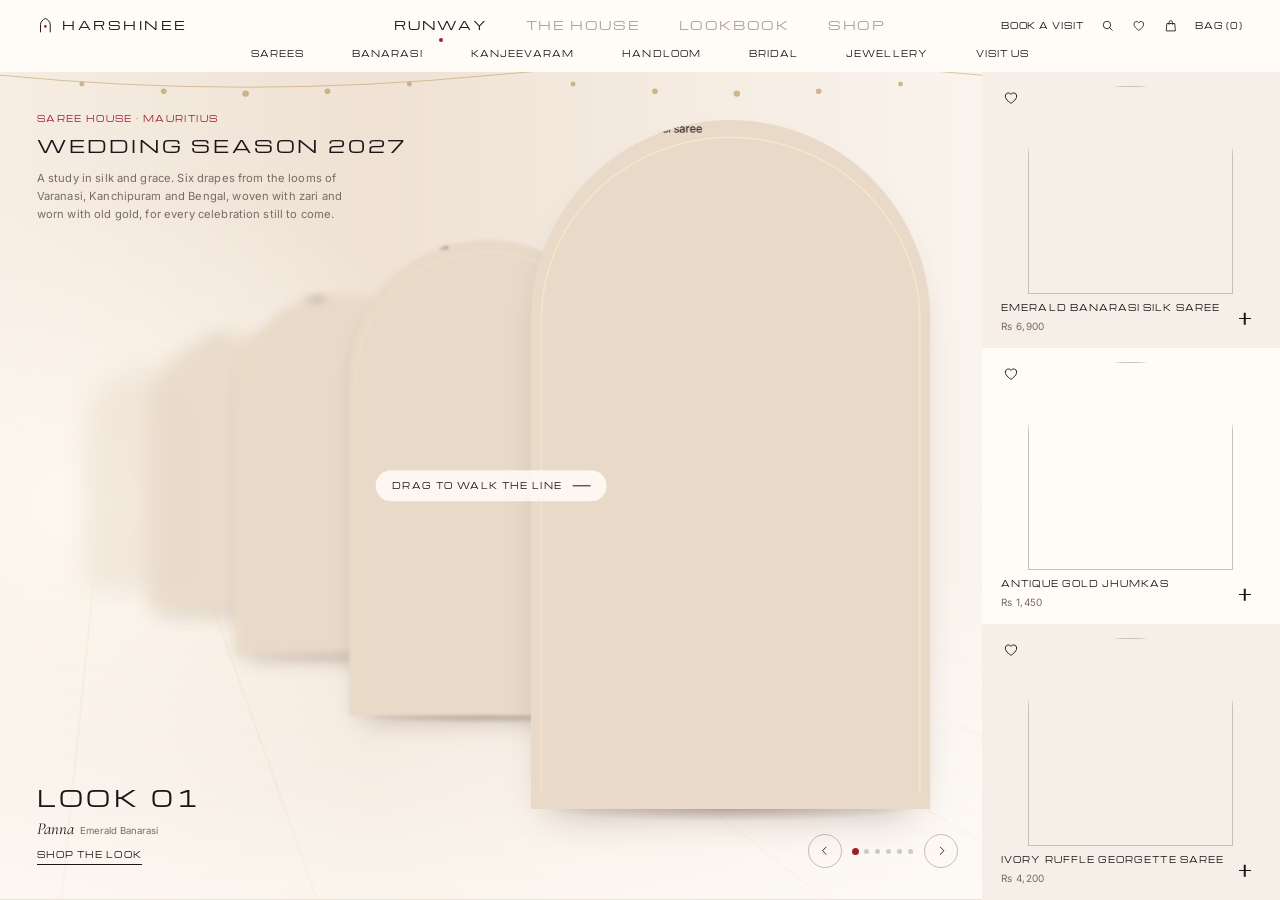
==== commit a6abf554: "Saree House: Maison Vell runway rebuilt as a multi-page saree shop The Maison Vell lookbook becomes " ====
--- a/index.html
+++ b/index.html
@@ -1,522 +1,184 @@
-<!DOCTYPE html>
-<html lang="en">
-<head>
-    <meta charset="UTF-8">
-    <meta name="viewport" content="width=device-width, initial-scale=1.0, viewport-fit=cover">
-    <title>Harshinee Fashion | Indian Bridal &amp; Ethnic Wear in Mauritius</title>
-    <meta name="description" content="Harshinee Fashion: Indian bridal and non-bridal specialist in Mauritius. Bridal lehengas, sarees, gowns, sherwanis and men's ethnic wear. Boutiques at Royal Road Lallmatie and Bypass St Julien d'Hotman.">
-    <meta name="theme-color" content="#1C0611">
-    <meta property="og:title" content="Harshinee Fashion | Be a fashionista">
-    <meta property="og:description" content="Bridal lehengas, sarees, gowns, sherwanis and men's ethnic wear in Mauritius.">
-    <meta property="og:type" content="website">
-    <meta property="og:image" content="https://images.unsplash.com/photo-1721324807083-e9ddaa99310e?auto=format&fit=crop&w=1200&q=80">
-    <link rel="icon" href="data:image/svg+xml,%3Csvg xmlns='http://www.w3.org/2000/svg' viewBox='0 0 64 64'%3E%3Crect width='64' height='64' rx='14' fill='%231C0611'/%3E%3Cpath d='M14 58V30C14 20 22 12 32 6c10 6 18 14 18 24v28' fill='none' stroke='%23D9B25F' stroke-width='3'/%3E%3Ctext x='32' y='48' text-anchor='middle' font-family='Georgia' font-size='22' fill='%23F7EDE3'%3EH%3C/text%3E%3C/svg%3E">
-
-    <script>document.documentElement.classList.add('js');</script>
-
-    <link rel="preconnect" href="https://fonts.googleapis.com">
-    <link rel="preconnect" href="https://fonts.gstatic.com" crossorigin>
-    <link rel="preconnect" href="https://images.unsplash.com">
-    <link href="https://fonts.googleapis.com/css2?family=Hind:wght@300;400;500;600&family=Rozha+One&display=swap" rel="stylesheet">
-
-    <link rel="stylesheet" href="assets/css/tailwind.css">
-    <link rel="stylesheet" href="assets/css/style.css">
-
-    <script type="importmap">
-    { "imports": { "three": "./assets/vendor/three.module.min.js" } }
-    </script>
-</head>
-
-<body class="bg-ink text-ivory font-body antialiased is-loading">
-
-<!-- Reusable SVG: arch clip + icons -->
-<svg width="0" height="0" class="absolute" aria-hidden="true">
-    <defs>
-        <clipPath id="arch" clipPathUnits="objectBoundingBox">
-            <path d="M0,1 V0.36 C0,0.2 0.2,0.09 0.43,0.035 Q0.5,0.02 0.5,0 Q0.5,0.02 0.57,0.035 C0.8,0.09 1,0.2 1,0.36 V1 Z"/>
-        </clipPath>
-    </defs>
-    <symbol id="i-bag" viewBox="0 0 24 24"><path d="M5 8h14l-1 12H6L5 8Z M9 8V6a3 3 0 0 1 6 0v2" fill="none" stroke="currentColor" stroke-width="1.5" stroke-linejoin="round"/></symbol>
-    <symbol id="i-home" viewBox="0 0 24 24"><path d="M4 20V10.5C4 7 7.5 4.8 12 3c4.5 1.8 8 4 8 7.5V20H4Z M10 20v-5a2 2 0 0 1 4 0v5" fill="none" stroke="currentColor" stroke-width="1.5" stroke-linejoin="round"/></symbol>
-    <symbol id="i-grid" viewBox="0 0 24 24"><path d="M4 4h7v9H4zM13 4h7v5h-7zM13 11h7v9h-7zM4 15h7v5H4z" fill="none" stroke="currentColor" stroke-width="1.5" stroke-linejoin="round"/></symbol>
-    <symbol id="i-rings" viewBox="0 0 24 24"><circle cx="9" cy="14" r="5.5" fill="none" stroke="currentColor" stroke-width="1.5"/><circle cx="15" cy="14" r="5.5" fill="none" stroke="currentColor" stroke-width="1.5"/><path d="M13.5 5.5 15 3.5l1.5 2-1.5 1.6z" fill="none" stroke="currentColor" stroke-width="1.2" stroke-linejoin="round"/></symbol>
-    <symbol id="i-heart" viewBox="0 0 24 24"><path d="M12 20s-7-4.4-7-10a4 4 0 0 1 7-2.6A4 4 0 0 1 19 10c0 5.6-7 10-7 10Z" fill="var(--fill,none)" stroke="currentColor" stroke-width="1.5" stroke-linejoin="round"/></symbol>
-    <symbol id="i-close" viewBox="0 0 24 24"><path d="M6 6l12 12M18 6 6 18" stroke="currentColor" stroke-width="1.5" stroke-linecap="round"/></symbol>
-    <symbol id="i-plus" viewBox="0 0 24 24"><path d="M12 5v14M5 12h14" stroke="currentColor" stroke-width="1.5" stroke-linecap="round"/></symbol>
-    <symbol id="i-minus" viewBox="0 0 24 24"><path d="M5 12h14" stroke="currentColor" stroke-width="1.5" stroke-linecap="round"/></symbol>
-    <symbol id="i-pin" viewBox="0 0 24 24"><path d="M12 21s-6-6.2-6-11a6 6 0 0 1 12 0c0 4.8-6 11-6 11Z" fill="none" stroke="currentColor" stroke-width="1.5"/><circle cx="12" cy="10" r="2.2" fill="none" stroke="currentColor" stroke-width="1.5"/></symbol>
-    <symbol id="i-phone" viewBox="0 0 24 24"><path d="M6.5 3.5h3l1.5 4-2 1.3a11 11 0 0 0 6.2 6.2l1.3-2 4 1.5v3a2 2 0 0 1-2 2A16.5 16.5 0 0 1 4.5 5.5a2 2 0 0 1 2-2Z" fill="none" stroke="currentColor" stroke-width="1.5" stroke-linejoin="round"/></symbol>
-    <symbol id="i-whatsapp" viewBox="0 0 24 24"><path d="M12 3a9 9 0 0 0-7.8 13.5L3 21l4.6-1.2A9 9 0 1 0 12 3Zm0 16.4a7.4 7.4 0 0 1-3.8-1l-.3-.2-2.7.7.7-2.6-.2-.3A7.4 7.4 0 1 1 12 19.4Zm4.1-5.5c-.2-.1-1.3-.7-1.5-.7s-.4-.1-.5.1-.6.7-.7.9-.3.2-.5 0a6 6 0 0 1-3-2.6c-.2-.4.2-.4.7-1.3a.4.4 0 0 0 0-.4l-.7-1.6c-.2-.4-.4-.4-.5-.4h-.5a.9.9 0 0 0-.6.3 2.7 2.7 0 0 0-.8 2 4.6 4.6 0 0 0 1 2.4 10.6 10.6 0 0 0 4 3.6c1.5.6 2.1.7 2.8.6a2.4 2.4 0 0 0 1.6-1.1 2 2 0 0 0 .1-1.1c0-.2-.2-.2-.4-.3Z" fill="currentColor"/></symbol>
-    <symbol id="i-paisley" viewBox="0 0 32 32"><path d="M16 29c-6 0-10-4.5-10-10 0-7 7-9 9-15 2 3 1 5.5 3 7 5 3.5 8 6 8 9.5 0 4.8-4.4 8.5-10 8.5Z" fill="none" stroke="currentColor" stroke-width="1.4"/><circle cx="15" cy="20" r="3" fill="none" stroke="currentColor" stroke-width="1.2"/></symbol>
-</svg>
-
-<!-- ============================ LOADER: a small loom ============================ -->
-<div id="loader" class="fixed inset-0 z-[100] bg-ink flex flex-col items-center justify-center" aria-live="polite">
-    <svg id="loom" viewBox="0 0 220 160" class="w-[min(64vw,300px)] h-auto" aria-hidden="true">
-        <g id="warp" stroke="#F2C7CF" stroke-opacity=".35" stroke-width="1"></g>
-        <path id="weft" fill="none" stroke="#D9B25F" stroke-width="2.2" stroke-linecap="round" stroke-linejoin="round"></path>
-        <g id="beads" fill="#D9B25F"></g>
-    </svg>
-    <div class="mt-8 text-center">
-        <p class="font-display text-4xl sm:text-5xl tracking-wide loader-word">Harshinee</p>
-        <p class="mt-3 text-sm text-gulabi/70"><span id="loaderCount" class="tabular-nums">0</span>% woven</p>
-    </div>
-    <div id="loaderCurtainL" class="curtain left-0"></div>
-    <div id="loaderCurtainR" class="curtain right-0"></div>
-</div>
-
-<!-- ============================ PAGE TRANSITIONS (one per tab) ============================ -->
-<div id="pagefx" class="fixed inset-0 z-[95] pointer-events-none" aria-hidden="true">
-    <!-- Home: silk curtains -->
-    <div class="fx fx-curtain"><div class="fx-c fx-c-l"></div><div class="fx-c fx-c-r"></div></div>
-    <!-- Collection: hanging sarees -->
-    <div class="fx fx-pleats"></div>
-    <!-- Bride & Groom: boutique doors -->
-    <div class="fx fx-doors">
-        <div class="fx-door fx-door-l"><span></span></div>
-        <div class="fx-door fx-door-r"><span></span></div>
-    </div>
-    <!-- Visit: thread to a pin -->
-    <div class="fx fx-thread">
-        <div class="fx-iris"></div>
-        <svg class="fx-line" viewBox="0 0 1000 600" preserveAspectRatio="none"><path d="M-20 470 C 140 330, 280 560, 500 300" fill="none" stroke="#D9B25F" stroke-width="2" vector-effect="non-scaling-stroke" pathLength="1" stroke-dasharray="1" stroke-dashoffset="1"/></svg>
-        <svg class="fx-pin" viewBox="0 0 24 24"><path d="M12 22s-7-7-7-12a7 7 0 0 1 14 0c0 5-7 12-7 12Z" fill="#D9B25F"/><circle cx="12" cy="10" r="2.6" fill="#3B1C05"/></svg>
-    </div>
-    <div class="fx-label">
-        <p class="fx-title font-display"></p>
-        <p class="fx-sub"></p>
-    </div>
-</div>
-
-<!-- The 3D silk lives behind everything -->
-<canvas id="silk" class="fixed inset-0 w-full h-full pointer-events-none" aria-hidden="true"></canvas>
-<div class="grain fixed inset-0 pointer-events-none z-[1]" aria-hidden="true"></div>
-
-<!-- ============================ HEADER ============================ -->
-<header id="siteHeader" class="fixed top-0 inset-x-0 z-50 transition-[transform,background-color] duration-500">
-    <div class="mx-auto max-w-[1400px] px-5 sm:px-8 h-16 sm:h-20 flex items-center justify-between">
-        <a href="#/" class="font-display text-2xl sm:text-[1.7rem] leading-none" aria-label="Harshinee Fashion home">Harshinee<span class="text-zari">.</span></a>
-        <nav id="topnav" class="hidden md:flex relative items-center gap-9 text-[0.95rem]" aria-label="Main">
-            <a class="navlink" href="#/" data-tab="home">Home</a>
-            <a class="navlink" href="#/collection" data-tab="collection">Collection</a>
-            <a class="navlink" href="#/bride-groom" data-tab="bride-groom">Bride &amp; Groom</a>
-            <a class="navlink" href="#/visit" data-tab="visit">Visit us</a>
-            <span class="nav-ind" aria-hidden="true"></span>
-        </nav>
-        <div class="flex items-center gap-2">
-            <a href="https://wa.me/23057990933" target="_blank" rel="noopener" class="inline-flex items-center gap-2 text-sm px-3 sm:px-4 h-10 rounded-full border border-ivory/20 hover:border-zari hover:text-zari transition-colors" aria-label="WhatsApp 5799 0933">
-                <svg class="w-4 h-4"><use href="#i-whatsapp"/></svg><span class="hidden sm:inline">5799 0933</span><span class="sm:hidden">Chat</span>
-            </a>
-            <button class="bag-open hidden md:grid relative w-11 h-11 place-items-center rounded-full hover:bg-ivory/10 transition-colors" aria-label="Open bag">
-                <svg class="w-6 h-6"><use href="#i-bag"/></svg>
-                <span class="bag-count absolute top-1 right-0.5 min-w-[1.2rem] h-[1.2rem] px-1 rounded-full bg-sindoor text-[0.7rem] leading-[1.25rem] text-center font-semibold scale-0 transition-transform">0</span>
-            </button>
-        </div>
-    </div>
-</header>
-
-<!-- ============================ MOBILE TAB BAR ============================ -->
-<nav id="tabbar" class="md:hidden fixed bottom-0 inset-x-0 z-50" aria-label="Tabs">
-    <div class="tabbar-inner relative mx-3 mb-[max(0.6rem,env(safe-area-inset-bottom))] grid grid-cols-5 rounded-[22px] bg-plum/90 backdrop-blur-xl border border-ivory/10">
-        <span class="tab-ind" aria-hidden="true"></span>
-        <a href="#/" data-tab="home" class="tab"><svg><use href="#i-home"/></svg>Home</a>
-        <a href="#/collection" data-tab="collection" class="tab"><svg><use href="#i-grid"/></svg>Shop</a>
-        <a href="#/bride-groom" data-tab="bride-groom" class="tab"><svg><use href="#i-rings"/></svg>Wedding</a>
-        <a href="#/visit" data-tab="visit" class="tab"><svg><use href="#i-pin"/></svg>Visit</a>
-        <button type="button" class="tab bag-open relative"><svg><use href="#i-bag"/></svg>Bag
-            <span class="bag-count absolute top-1.5 left-1/2 ml-1.5 min-w-[1.1rem] h-[1.1rem] px-1 rounded-full bg-sindoor text-[0.65rem] leading-[1.15rem] text-center font-semibold text-ivory scale-0 transition-transform">0</span>
-        </button>
-    </div>
-</nav>
-
-<main class="relative z-[2]">
-
-<!-- ======================================================================
-     VIEW: HOME
-     ====================================================================== -->
-<div class="view" data-view="home">
-
-    <section id="hero" data-silk="sindoor" class="relative min-h-[100svh] overflow-hidden">
-        <div class="hero-shade absolute inset-0 pointer-events-none"></div>
-        <div class="relative mx-auto max-w-[1400px] px-5 sm:px-8 min-h-[100svh] grid lg:grid-cols-12 items-end pb-32 md:pb-20 pt-28">
-            <div class="lg:col-span-7 relative z-10">
-                <p class="hero-fade text-gulabi text-lg sm:text-xl mb-4 max-w-md">Bridal and party wear for women, sherwanis and kurtas for men.</p>
-                <h1 class="hero-title font-display leading-[0.82] text-[clamp(4.2rem,15vw,13.5rem)] -ml-1" aria-label="Harshinee">
-                    <span class="split" data-split>Harshinee</span>
-                </h1>
-                <p class="hero-fade mt-6 max-w-lg text-ivory/80 text-lg leading-relaxed">Indian wear for weddings and every celebration, in our two boutiques at Lallmatie and St Julien d'Hotman.</p>
-                <div class="hero-fade mt-9 flex flex-wrap gap-3">
-                    <a href="#/collection" class="btn btn-gold magnetic">See the collection</a>
-                    <a href="#/visit" class="btn btn-ghost magnetic">Find a boutique</a>
-                </div>
-            </div>
-            <div class="hidden lg:block lg:col-span-5 relative h-full">
-                <figure id="heroArch" class="hero-arch absolute right-0 bottom-0 w-[min(30vw,420px)] aspect-[3/4.3]">
-                    <svg class="arch-outline absolute -inset-3 w-[calc(100%+1.5rem)] h-[calc(100%+1.5rem)]" viewBox="0 0 100 100" preserveAspectRatio="none" aria-hidden="true">
-                        <path d="M0.5,99.5 V36 C0.5,20 20,9 43,3.5 Q50,2 50,0.5 Q50,2 57,3.5 C80,9 99.5,20 99.5,36 V99.5" fill="none" stroke="#D9B25F" stroke-width="1" vector-effect="non-scaling-stroke" pathLength="1" stroke-dasharray="1"/>
-                    </svg>
-                    <div class="arch-clip absolute inset-0 overflow-hidden">
-                        <img src="https://images.unsplash.com/photo-1721324807083-e9ddaa99310e?auto=format&fit=crop&w=900&q=80" alt="Bride in a crimson zari lehenga" class="w-full h-full object-cover object-top scale-110" data-preload>
-                    </div>
-                    <figcaption class="absolute -left-40 bottom-10 w-36 text-right text-sm text-ivory/70 leading-snug">Crimson zari bridal lehenga<br><span class="text-zari">Rs 18,500</span></figcaption>
-                </figure>
-            </div>
-        </div>
-        <button type="button" data-scroll-to="#categories" class="scroll-cue hidden md:flex absolute left-1/2 -translate-x-1/2 bottom-5 flex-col items-center" aria-label="Scroll to categories">
-            <span class="thread"></span>
-        </button>
-    </section>
-
-    <div class="marquee relative py-6 sm:py-8 border-y border-zari/25 bg-ink/60 overflow-hidden" aria-hidden="true">
-        <div class="marquee-track flex w-max whitespace-nowrap font-display text-3xl sm:text-5xl text-ivory/90"></div>
-    </div>
-
-    <section id="categories" data-silk="sindoor" class="relative bg-ink/80">
-        <div class="cat-pin lg:min-h-[100svh] flex flex-col justify-center py-20 overflow-hidden">
-            <div class="mx-auto w-full max-w-[1400px] px-5 sm:px-8 flex flex-wrap items-end justify-between gap-6 mb-10 sm:mb-14">
-                <h2 class="font-display text-5xl sm:text-7xl leading-[0.95] max-w-2xl">Shop by category</h2>
-                <p class="text-ivory/70 max-w-sm">Everything is under one roof, from the bride's lehenga to the groom's safa. Pick a category to see what's in store.</p>
-            </div>
-            <div class="cat-track flex gap-5 sm:gap-8 px-5 sm:px-8 lg:pl-[max(2rem,calc((100vw-1400px)/2+2rem))] overflow-x-auto lg:overflow-visible snap-x snap-mandatory lg:snap-none no-scrollbar" id="categoryRail"></div>
-        </div>
-    </section>
-
-    <section class="relative bg-ink py-20 sm:py-28">
-        <div class="mx-auto max-w-[1400px] px-5 sm:px-8">
-            <div class="flex flex-wrap items-end justify-between gap-6 mb-10">
-                <h2 class="font-display text-5xl sm:text-7xl leading-[0.95]">New this week</h2>
-                <a href="#/collection" class="btn btn-ghost">See all 40 pieces</a>
-            </div>
-            <div id="newRow" class="product-row flex md:grid md:grid-cols-4 gap-4 sm:gap-6 overflow-x-auto md:overflow-visible snap-x snap-mandatory no-scrollbar -mx-5 px-5 md:mx-0 md:px-0"></div>
-        </div>
-    </section>
-
-    <section data-silk="plum" class="relative min-h-[80svh] flex items-center py-28">
-        <div class="mx-auto max-w-[1100px] px-5 sm:px-8">
-            <svg class="w-12 h-12 text-zari mb-8"><use href="#i-paisley"/></svg>
-            <blockquote>
-                <p class="quote font-display text-[clamp(2.1rem,5.2vw,4.8rem)] leading-[1.06]">We don't just sell fashion, we create an experience. From the moment you step in, it's all about you.</p>
-                <footer class="mt-8 text-gulabi">The Harshinee team</footer>
-            </blockquote>
-        </div>
-    </section>
-
-    <section data-silk="mehendi" class="relative py-20 sm:py-28 bg-gradient-to-b from-transparent via-ink/85 to-ink/90">
-        <div class="mx-auto max-w-[1400px] px-5 sm:px-8">
-            <div class="max-w-2xl mb-12 sm:mb-16">
-                <h2 class="font-display text-5xl sm:text-7xl leading-[0.95]">Dressed for your big day</h2>
-                <p class="mt-5 text-ivory/75 text-lg">From the bride's lehenga to the groom's complete sherwani, and the whole family in between.</p>
-            </div>
-            <div class="grid grid-cols-2 gap-4 sm:gap-10">
-                <a href="#/bride-groom" class="couple group block">
-                    <div class="couple-media relative aspect-[4/5]"><div class="arch-clip absolute inset-0 overflow-hidden bg-wine">
-                        <img src="https://images.unsplash.com/photo-1740674570259-a47d713a2976?auto=format&fit=crop&w=900&q=75" srcset="https://images.unsplash.com/photo-1740674570259-a47d713a2976?auto=format&fit=crop&w=500&q=75 500w, https://images.unsplash.com/photo-1740674570259-a47d713a2976?auto=format&fit=crop&w=900&q=75 900w" sizes="50vw" alt="Bride in a wine velvet lehenga" loading="lazy" class="absolute inset-0 w-full h-full object-cover object-top">
-                    </div></div>
-                    <p class="mt-4 text-gulabi text-sm sm:text-base">For the bride</p>
-                    <h3 class="font-display text-2xl sm:text-5xl mt-1 group-hover:text-zari transition-colors">Bridal lehengas</h3>
-                </a>
-                <a href="#/bride-groom" class="couple group block mt-16 md:mt-32">
-                    <div class="couple-media relative aspect-[4/5]"><div class="arch-clip absolute inset-0 overflow-hidden bg-wine">
-                        <img src="https://images.unsplash.com/photo-1759906766080-82b785c61f51?auto=format&fit=crop&w=900&q=75" srcset="https://images.unsplash.com/photo-1759906766080-82b785c61f51?auto=format&fit=crop&w=500&q=75 500w, https://images.unsplash.com/photo-1759906766080-82b785c61f51?auto=format&fit=crop&w=900&q=75 900w" sizes="50vw" alt="Groom in a complete sherwani with safa" loading="lazy" class="absolute inset-0 w-full h-full object-cover object-top">
-                    </div></div>
-                    <p class="mt-4 text-gulabi text-sm sm:text-base">For the groom</p>
-                    <h3 class="font-display text-2xl sm:text-5xl mt-1 group-hover:text-zari transition-colors">Complete sherwanis</h3>
-                </a>
-            </div>
-            <div class="mt-14 text-center"><a href="#/bride-groom" class="btn btn-gold">See the wedding edit</a></div>
-        </div>
-    </section>
-
-    <section data-silk="mehendi" class="relative bg-ink py-20 sm:py-24 border-t border-zari/20">
-        <div class="mx-auto max-w-[1400px] px-5 sm:px-8 grid md:grid-cols-12 gap-10 items-end">
-            <div class="md:col-span-7">
-                <h2 class="font-display text-5xl sm:text-7xl leading-[0.95]">Two boutiques, one WhatsApp</h2>
-                <p class="mt-5 text-ivory/75 text-lg max-w-lg">Royal Road, Lallmatie and Bypass, St Julien d'Hotman. Message us before you come and we'll have your sizes ready.</p>
-            </div>
-            <div class="md:col-span-5 flex flex-wrap gap-3 md:justify-end">
-                <a href="#/visit" class="btn btn-gold">Plan your visit</a>
-                <a href="https://wa.me/23057990933" target="_blank" rel="noopener" class="btn btn-ghost"><svg class="w-5 h-5"><use href="#i-whatsapp"/></svg>5799 0933</a>
-            </div>
-        </div>
-    </section>
-</div>
-
-<!-- ======================================================================
-     VIEW: COLLECTION
-     ====================================================================== -->
-<div class="view" data-view="collection" hidden>
-    <section class="page-head relative pt-32 sm:pt-44 pb-14 sm:pb-20">
-        <div class="mx-auto max-w-[1400px] px-5 sm:px-8">
-            <h1 class="font-display leading-[0.85] text-[clamp(3.6rem,12vw,10rem)]"><span class="split" data-split>The collection</span></h1>
-            <p class="page-fade mt-6 text-ivory/75 max-w-xl text-lg">Limited pieces, with new arrivals every week. Ask us on WhatsApp for sizes and colours.</p>
-        </div>
-    </section>
-
-    <section class="coll-body relative bg-ink pt-6 sm:pt-10 pb-24 sm:pb-32 min-h-[100svh]">
-        <div class="mx-auto max-w-[1400px] px-5 sm:px-8">
-            <div class="filters sticky top-0 z-20 -mx-5 px-5 sm:-mx-8 sm:px-8 py-3 bg-ink/90 backdrop-blur-md">
-                <div class="flex flex-col lg:flex-row gap-3 lg:items-center">
-                    <div id="chips" class="flex gap-2 overflow-x-auto no-scrollbar flex-1" role="tablist" aria-label="Filter by category"></div>
-                    <div class="flex gap-2">
-                        <label class="field flex-1 lg:w-64">
-                            <span class="sr-only">Search the collection</span>
-                            <input id="search" type="search" placeholder="Search pieces" autocomplete="off" enterkeyhint="search">
-                        </label>
-                        <label class="field">
-                            <span class="sr-only">Sort</span>
-                            <select id="sort">
-                                <option value="featured">Featured</option>
-                                <option value="low">Price, low to high</option>
-                                <option value="high">Price, high to low</option>
-                            </select>
-                        </label>
-                    </div>
-                </div>
-            </div>
-            <p class="text-sm text-ivory/50 mt-6 mb-6" aria-live="polite"><span id="resultCount">0</span> pieces</p>
-            <div id="grid" class="grid grid-cols-2 md:grid-cols-3 xl:grid-cols-4 gap-x-3 sm:gap-x-6 gap-y-10 sm:gap-y-12"></div>
-            <p id="emptyState" class="hidden py-20 text-center text-ivory/70 text-lg">Nothing matches that search. Try a colour or a category, like "pink lehenga", or <button class="underline decoration-zari underline-offset-4" data-reset>clear the filters</button>.</p>
-            <div class="mt-16 text-center"><button id="moreBtn" class="btn btn-ghost">Show more pieces</button></div>
-        </div>
-    </section>
-</div>
-
-<!-- ======================================================================
-     VIEW: BRIDE & GROOM
-     ====================================================================== -->
-<div class="view" data-view="bride-groom" hidden>
-    <section class="page-head relative pt-32 sm:pt-44 pb-16">
-        <div class="mx-auto max-w-[1400px] px-5 sm:px-8">
-            <h1 class="font-display leading-[0.85] text-[clamp(3.6rem,12vw,10rem)]"><span class="split" data-split>Bride &amp; Groom</span></h1>
-            <p class="page-fade mt-6 text-ivory/80 max-w-xl text-lg">From the bride's lehenga to the groom's complete sherwani, and the whole family in between. Book a fitting and we'll set the time aside for you.</p>
-            <div class="page-fade mt-8 flex flex-wrap gap-3">
-                <button type="button" class="btn btn-gold" data-scroll-to="#bridalList">For the bride</button>
-                <button type="button" class="btn btn-ghost" data-scroll-to="#groomList">For the groom</button>
-            </div>
-        </div>
-    </section>
-
-    <section class="relative pb-10">
-        <div class="mx-auto max-w-[1400px] px-5 sm:px-8 grid grid-cols-2 gap-4 sm:gap-10">
-            <div class="wed-arch relative aspect-[3/4]">
-                <svg class="arch-outline absolute -inset-2 sm:-inset-3 w-[calc(100%+1rem)] sm:w-[calc(100%+1.5rem)] h-[calc(100%+1rem)] sm:h-[calc(100%+1.5rem)]" viewBox="0 0 100 100" preserveAspectRatio="none" aria-hidden="true"><path d="M0.5,99.5 V36 C0.5,20 20,9 43,3.5 Q50,2 50,0.5 Q50,2 57,3.5 C80,9 99.5,20 99.5,36 V99.5" fill="none" stroke="#D9B25F" stroke-width="1" vector-effect="non-scaling-stroke" pathLength="1" stroke-dasharray="1"/></svg>
-                <div class="arch-clip absolute inset-0 overflow-hidden bg-wine"><img src="https://images.unsplash.com/photo-1737514996816-a034a795febe?auto=format&fit=crop&w=900&q=75" srcset="https://images.unsplash.com/photo-1737514996816-a034a795febe?auto=format&fit=crop&w=500&q=75 500w, https://images.unsplash.com/photo-1737514996816-a034a795febe?auto=format&fit=crop&w=900&q=75 900w" sizes="50vw" alt="Bride in an ivory and red lehenga" class="w-full h-full object-cover object-top"></div>
-            </div>
-            <div class="wed-arch relative aspect-[3/4] mt-14 sm:mt-28">
-                <svg class="arch-outline absolute -inset-2 sm:-inset-3 w-[calc(100%+1rem)] sm:w-[calc(100%+1.5rem)] h-[calc(100%+1rem)] sm:h-[calc(100%+1.5rem)]" viewBox="0 0 100 100" preserveAspectRatio="none" aria-hidden="true"><path d="M0.5,99.5 V36 C0.5,20 20,9 43,3.5 Q50,2 50,0.5 Q50,2 57,3.5 C80,9 99.5,20 99.5,36 V99.5" fill="none" stroke="#D9B25F" stroke-width="1" vector-effect="non-scaling-stroke" pathLength="1" stroke-dasharray="1"/></svg>
-                <div class="arch-clip absolute inset-0 overflow-hidden bg-wine"><img src="https://images.unsplash.com/photo-1760080838961-4208536db385?auto=format&fit=crop&w=900&q=75" srcset="https://images.unsplash.com/photo-1760080838961-4208536db385?auto=format&fit=crop&w=500&q=75 500w, https://images.unsplash.com/photo-1760080838961-4208536db385?auto=format&fit=crop&w=900&q=75 900w" sizes="50vw" alt="Groom in an ivory embroidered sherwani" class="w-full h-full object-cover object-top"></div>
-            </div>
-        </div>
-    </section>
-
-    <section id="bridalList" class="relative bg-ink/90 py-20 sm:py-28 mt-10">
-        <div class="mx-auto max-w-[1400px] px-5 sm:px-8">
-            <div class="grid lg:grid-cols-12 gap-6 items-end mb-10 sm:mb-14">
-                <h2 class="lg:col-span-7 font-display text-5xl sm:text-7xl leading-[0.95]">For the bride</h2>
-                <p id="bridalNote" class="lg:col-span-5 text-ivory/70 text-lg"></p>
-            </div>
-            <div id="bridalGrid" class="grid grid-cols-2 md:grid-cols-3 xl:grid-cols-4 gap-x-3 sm:gap-x-6 gap-y-10"></div>
-        </div>
-    </section>
-
-    <section id="groomList" class="relative bg-ink py-20 sm:py-28">
-        <div class="mx-auto max-w-[1400px] px-5 sm:px-8">
-            <div class="grid lg:grid-cols-12 gap-6 items-end mb-10 sm:mb-14">
-                <h2 class="lg:col-span-7 font-display text-5xl sm:text-7xl leading-[0.95]">For the groom</h2>
-                <p id="groomNote" class="lg:col-span-5 text-ivory/70 text-lg"></p>
-            </div>
-            <div id="groomGrid" class="grid grid-cols-2 md:grid-cols-3 xl:grid-cols-5 gap-x-3 sm:gap-x-6 gap-y-10"></div>
-        </div>
-    </section>
-
-    <section class="relative bg-plum py-20 sm:py-28">
-        <div class="mx-auto max-w-[1400px] px-5 sm:px-8">
-            <h2 class="font-display text-5xl sm:text-7xl leading-[0.95] max-w-3xl">And the whole family</h2>
-            <p class="mt-5 text-ivory/70 text-lg max-w-xl">Mothers, sisters, cousins and the groom's side. Dress everyone from the same two shops.</p>
-            <div id="familyTiles" class="mt-12 grid grid-cols-2 lg:grid-cols-4 gap-3 sm:gap-6"></div>
-            <div class="mt-16 flex flex-wrap gap-3">
-                <a href="#/visit?for=bridal" class="btn btn-gold">Book a bridal fitting</a>
-                <a href="#/visit?for=groom" class="btn btn-ghost">Book a groom fitting</a>
-            </div>
-        </div>
-    </section>
-</div>
-
-<!-- ======================================================================
-     VIEW: VISIT
-     ====================================================================== -->
-<div class="view" data-view="visit" hidden>
-    <section class="page-head relative pt-32 sm:pt-44 pb-14">
-        <div class="mx-auto max-w-[1400px] px-5 sm:px-8">
-            <h1 class="font-display leading-[0.85] text-[clamp(3.6rem,12vw,10rem)]"><span class="split" data-split>Visit us</span></h1>
-            <p class="page-fade mt-6 text-ivory/80 max-w-xl text-lg">Two boutiques in the east of Mauritius. Questions are answered on WhatsApp only, so message us before you come and we'll have your sizes ready.</p>
-        </div>
-    </section>
-
-    <section class="relative pb-24 sm:pb-32">
-        <div class="mx-auto max-w-[1400px] px-5 sm:px-8 grid lg:grid-cols-12 gap-14">
-            <div class="lg:col-span-6">
-                <div>
-                    <article class="boutique">
-                        <div>
-                            <h2 class="font-display text-3xl sm:text-4xl">Royal Road, Lallmatie</h2>
-                            <p class="text-ivory/65 mt-1">Opposite Kalimaye</p>
-                        </div>
-                        <a class="btn btn-ghost btn-sm" target="_blank" rel="noopener" href="https://www.google.com/maps/search/?api=1&query=Harshinee+Fashion+Royal+Road+Lallmatie+Mauritius"><svg class="w-4 h-4"><use href="#i-pin"/></svg>Directions</a>
-                    </article>
-                    <article class="boutique">
-                        <div>
-                            <h2 class="font-display text-3xl sm:text-4xl">Bypass, St Julien d'Hotman <span class="align-middle ml-1 text-xs font-body px-2 py-1 rounded-full bg-kesar text-ink">New</span></h2>
-                            <p class="text-ivory/65 mt-1">Opposite Kalimaye</p>
-                        </div>
-                        <a class="btn btn-ghost btn-sm" target="_blank" rel="noopener" href="https://www.google.com/maps/search/?api=1&query=Harshinee+Fashion+Bypass+St+Julien+d'Hotman+Mauritius"><svg class="w-4 h-4"><use href="#i-pin"/></svg>Directions</a>
-                    </article>
-                </div>
-
-                <div class="mt-10 grid sm:grid-cols-3 gap-3">
-                    <a href="https://wa.me/23057990933" target="_blank" rel="noopener" class="contact"><svg class="w-5 h-5 text-zari"><use href="#i-whatsapp"/></svg><span><span class="block text-sm text-ivory/60">WhatsApp</span>5799 0933</span></a>
-                    <a href="tel:+23052547777" class="contact"><svg class="w-5 h-5 text-zari"><use href="#i-phone"/></svg><span><span class="block text-sm text-ivory/60">Phone</span>5254 7777</span></a>
-                    <a href="tel:+2304182082" class="contact"><svg class="w-5 h-5 text-zari"><use href="#i-phone"/></svg><span><span class="block text-sm text-ivory/60">Phone</span>418 2082</span></a>
-                </div>
-            </div>
-
-            <form id="visitForm" class="lg:col-span-6 visit-card p-6 sm:p-10 self-start" novalidate>
-                <h2 class="font-display text-4xl">Plan your visit</h2>
-                <p class="text-ivory/65 mt-2 mb-8">Fill this in and it opens WhatsApp with your message ready to send.</p>
-                <div class="grid sm:grid-cols-2 gap-5">
-                    <label class="block sm:col-span-2">
-                        <span class="lbl">Your name</span>
-                        <input name="name" required class="inp" autocomplete="name" enterkeyhint="next">
-                        <span class="err" hidden>Enter your name so we know who to expect.</span>
-                    </label>
-                    <label class="block">
-                        <span class="lbl">Boutique</span>
-                        <select name="boutique" class="inp">
-                            <option>Royal Road, Lallmatie</option>
-                            <option>Bypass, St Julien d'Hotman</option>
-                        </select>
-                    </label>
-                    <label class="block">
-                        <span class="lbl">Preferred date</span>
-                        <input name="date" type="date" class="inp">
-                    </label>
-                    <label class="block sm:col-span-2">
-                        <span class="lbl">Looking for</span>
-                        <select name="looking" class="inp">
-                            <option value="bridal">Bridal lehenga</option>
-                            <option value="groom">Groom sherwani</option>
-                            <option value="party">Party lehenga or gown</option>
-                            <option value="saree">Saree</option>
-                            <option value="men">Men's kurta or indo-western</option>
-                            <option value="family">Outfits for the whole family</option>
-                        </select>
-                    </label>
-                </div>
-                <button class="btn btn-gold w-full mt-8 justify-center"><svg class="w-5 h-5"><use href="#i-whatsapp"/></svg>Send on WhatsApp</button>
-            </form>
-        </div>
-    </section>
-
-    <section class="relative bg-ink py-20 sm:py-28 border-t border-zari/20">
-        <div class="mx-auto max-w-[1400px] px-5 sm:px-8">
-            <p class="text-ivory/70 text-lg mb-10 max-w-md">See new arrivals first. We post daily videos, try-ons and offers.</p>
-            <div class="grid sm:grid-cols-3 gap-px bg-zari/20">
-                <a href="https://www.facebook.com/harshineefashionofficial/" target="_blank" rel="noopener" class="social"><span class="font-display text-6xl sm:text-7xl">40K+</span><span>followers on Facebook</span></a>
-                <a href="https://www.tiktok.com/@harshineefashionofficial" target="_blank" rel="noopener" class="social"><span class="font-display text-6xl sm:text-7xl">16K+</span><span>followers on TikTok</span></a>
-                <a href="https://www.instagram.com/harshineefashionofficial/" target="_blank" rel="noopener" class="social"><span class="font-display text-6xl sm:text-7xl">13K</span><span>followers on Instagram</span></a>
-            </div>
-        </div>
-    </section>
-</div>
-
-</main>
-
-<!-- ============================ FOOTER ============================ -->
-<footer class="relative z-[2] bg-plum overflow-hidden">
-    <div class="mx-auto max-w-[1400px] px-5 sm:px-8 pt-16 sm:pt-20 pb-28 md:pb-8">
-        <div class="grid grid-cols-2 md:grid-cols-4 gap-10 text-ivory/75">
-            <div class="col-span-2 md:col-span-1">
-                <p class="text-ivory">Bridal and non-bridal specialist, with men's ethnic wear and party wear.</p>
-            </div>
-            <div>
-                <p class="text-ivory mb-2">Pages</p>
-                <p><a class="hover:text-zari" href="#/collection">Collection</a></p>
-                <p><a class="hover:text-zari" href="#/bride-groom">Bride &amp; Groom</a></p>
-                <p><a class="hover:text-zari" href="#/visit">Visit us</a></p>
-            </div>
-            <div>
-                <p class="text-ivory mb-2">Follow</p>
-                <p><a class="hover:text-zari" href="https://www.facebook.com/harshineefashionofficial/" target="_blank" rel="noopener">Facebook</a></p>
-                <p><a class="hover:text-zari" href="https://www.instagram.com/harshineefashionofficial/" target="_blank" rel="noopener">Instagram</a></p>
-                <p><a class="hover:text-zari" href="https://www.tiktok.com/@harshineefashionofficial" target="_blank" rel="noopener">TikTok</a></p>
-            </div>
-            <div class="col-span-2 md:col-span-1">
-                <p class="text-ivory mb-2">Contact</p>
-                <p>WhatsApp 5799 0933</p>
-                <p>Phone 5254 7777 or 418 2082</p>
-            </div>
-        </div>
-        <p class="footer-word font-display leading-none text-[clamp(5rem,22vw,22rem)] text-ivory/[0.07] mt-12 -mb-[0.18em] select-none" aria-hidden="true">Harshinee</p>
-        <div class="border-t border-ivory/10 pt-6 flex flex-col sm:flex-row justify-between gap-2 text-sm text-ivory/50">
-            <p>&copy; <span id="year">2026</span> Harshinee Fashion, Mauritius</p>
-            <p>Website by <a class="hover:text-zari" href="https://buildyourdreamwebsite.com" target="_blank" rel="noopener">buildyourdreamwebsite.com</a></p>
-        </div>
-    </div>
-</footer>
-
-<!-- ============================ BAG DRAWER ============================ -->
-<div id="drawerScrim" class="fixed inset-0 z-[60] bg-ink/70 backdrop-blur-sm opacity-0 pointer-events-none transition-opacity duration-500"></div>
-<aside id="drawer" class="fixed top-0 right-0 z-[61] h-[100dvh] w-full sm:w-[440px] bg-plum flex flex-col translate-x-full transition-transform duration-[650ms] ease-[cubic-bezier(.7,0,.2,1)]" aria-label="Your bag" aria-hidden="true">
-    <div class="flex items-center justify-between px-6 h-20 border-b border-ivory/10 shrink-0">
-        <h2 class="font-display text-3xl">Your bag</h2>
-        <button id="drawerClose" class="w-11 h-11 grid place-items-center rounded-full hover:bg-ivory/10" aria-label="Close bag"><svg class="w-6 h-6"><use href="#i-close"/></svg></button>
-    </div>
-    <div class="flex-1 overflow-y-auto overscroll-contain px-6 py-6" data-lenis-prevent>
-        <ul id="bagList" class="space-y-5"></ul>
-        <p id="bagEmpty" class="text-ivory/65">Your bag is empty. Add pieces from the collection and order them in one WhatsApp message.</p>
-        <div id="savedWrap" class="mt-12 hidden">
-            <h3 class="text-gulabi mb-4">Saved pieces</h3>
-            <ul id="savedList" class="grid grid-cols-3 gap-3"></ul>
-        </div>
-    </div>
-    <div class="border-t border-ivory/10 p-6 pb-[max(1.5rem,env(safe-area-inset-bottom))] shrink-0">
-        <div class="flex justify-between text-lg mb-4"><span>Total</span><span id="bagTotal" class="font-semibold">Rs 0</span></div>
-        <button id="orderBtn" class="btn btn-gold w-full justify-center" disabled><svg class="w-5 h-5"><use href="#i-whatsapp"/></svg>Order on WhatsApp</button>
-        <p class="text-xs text-ivory/50 mt-3">We'll confirm availability, size, and collection or delivery with you on WhatsApp.</p>
-    </div>
-</aside>
-
-<!-- ============================ QUICK VIEW ============================ -->
-<dialog id="quick" class="quick bg-transparent p-0 text-ivory">
-    <div class="quick-inner bg-plum block md:grid md:grid-cols-2 overflow-y-auto overscroll-contain" data-lenis-prevent>
-        <div class="relative bg-wine aspect-[4/5] md:aspect-auto md:min-h-[600px] overflow-hidden">
-            <img id="qImg" alt="" class="absolute inset-0 w-full h-full object-cover object-top">
-            <div id="qThumbs" class="absolute left-4 bottom-4 flex gap-2"></div>
-            <button id="qClose" class="absolute right-3 top-3 w-11 h-11 grid place-items-center rounded-full bg-ink/60 backdrop-blur hover:bg-ink" aria-label="Close"><svg class="w-6 h-6"><use href="#i-close"/></svg></button>
-        </div>
-        <div class="q-body p-6 sm:p-10 flex flex-col">
-            <p id="qCat" class="text-gulabi"></p>
-            <h2 id="qName" class="font-display text-4xl sm:text-5xl leading-[1] mt-2"></h2>
-            <p id="qPrice" class="text-2xl text-zari mt-5"></p>
-            <p class="text-ivory/70 mt-6 leading-relaxed">Sizes and colours vary from piece to piece. Message us and we'll send you a try-on video, or keep it aside for your visit.</p>
-            <div class="mt-auto pt-8 flex flex-col gap-3 pb-[env(safe-area-inset-bottom)]">
-                <button id="qAdd" class="btn btn-gold justify-center"><svg class="w-5 h-5"><use href="#i-bag"/></svg>Add to bag</button>
-                <a id="qAsk" target="_blank" rel="noopener" class="btn btn-ghost justify-center"><svg class="w-5 h-5"><use href="#i-whatsapp"/></svg>Ask about this piece</a>
-            </div>
-        </div>
-    </div>
-</dialog>
-
-<div id="toast" class="fixed left-1/2 top-20 sm:top-24 z-[80] -translate-x-1/2 -translate-y-6 opacity-0 pointer-events-none px-5 py-3 rounded-full max-w-[90vw] text-center bg-ivory text-ink text-sm font-medium shadow-xl transition-all duration-500" role="status"></div>
-
-<a href="https://wa.me/23057990933" target="_blank" rel="noopener" class="wa-float hidden md:grid fixed right-5 bottom-5 z-50 w-14 h-14 rounded-full bg-[#25D366] text-white place-items-center shadow-lg" aria-label="Chat on WhatsApp">
-    <svg class="w-7 h-7"><use href="#i-whatsapp"/></svg>
-</a>
-
-<script src="assets/vendor/gsap.min.js"></script>
-<script src="assets/vendor/ScrollTrigger.min.js"></script>
-<script src="assets/vendor/lenis.min.js"></script>
-<script src="assets/js/main.js"></script>
-<script type="module" src="assets/js/silk.js"></script>
-</body>
-</html>
+<!doctype html>
+<html lang="en">
+<head>
+<meta charset="utf-8">
+
+<meta name="viewport" content="width=device-width,initial-scale=1,viewport-fit=cover">
+<title>Harshinee | Saree House · Wedding Season 2027 Runway</title>
+<meta name="description" content="A runway of sarees where six looks stand in a line into the distance and every drag brings the next one to the front. Banarasi, Kanjeevaram, organza and chiffon from Harshinee, Mauritius.">
+<meta name="theme-color" content="#fffcf8">
+<meta property="og:title" content="Harshinee | Saree House · Wedding Season 2027 Runway">
+<meta property="og:description" content="A runway of sarees where six looks stand in a line into the distance and every drag brings the next one to the front. Banarasi, Kanjeevaram, organza and chiffon from Harshinee, Mauritius.">
+<meta property="og:image" content="https://images.unsplash.com/photo-1756483492198-8ca91227489b?auto=format&fit=crop&w=1200&q=80">
+<link rel="icon" href="data:image/svg+xml,%3Csvg xmlns='http://www.w3.org/2000/svg' viewBox='0 0 64 64'%3E%3Crect width='64' height='64' fill='%23fffcf8'/%3E%3Cpath d='M14 58V30C14 19 22 11 32 5c10 6 18 14 18 25v28' fill='none' stroke='%231f1418' stroke-width='3'/%3E%3Ccircle cx='32' cy='36' r='5' fill='%239e1f2c'/%3E%3C/svg%3E">
+<link rel="preconnect" href="https://fonts.googleapis.com">
+<link rel="preconnect" href="https://fonts.gstatic.com" crossorigin>
+<link rel="preconnect" href="https://images.unsplash.com">
+<link href="https://fonts.googleapis.com/css2?family=Cormorant+Garamond:ital,wght@0,500;1,500&family=Inter:wght@400;500&family=Michroma&display=swap" rel="stylesheet">
+<link rel="stylesheet" href="assets/css/site.css">
+<style>
+/* Runway: the Maison Vell line of looks, now in sarees */
+html,body{height:100%}
+body{overflow:hidden;overscroll-behavior:none}
+.page{height:100svh;min-height:520px;display:grid;grid-template-rows:auto 1fr;background:var(--paper)}
+main{position:relative;display:grid;grid-template-columns:1fr calc(372*var(--u));min-height:0}
+.stage{position:relative;overflow:hidden;min-width:0;touch-action:pan-y;user-select:none;-webkit-user-select:none;cursor:none;outline:none;
+  background:radial-gradient(60% 55% at 10% 52%,rgba(255,250,242,.9),transparent 70%),linear-gradient(transparent 60%,rgba(255,252,248,.72) 100%),linear-gradient(90deg,#f6ede3 0%,#efe2d4 38%,#f4e9de 62%,#faf4ee 100%)}
+.stage:focus-visible{box-shadow:inset 0 0 0 2px var(--ink)}
+.floor{position:absolute;left:0;right:0;bottom:0;height:42%;pointer-events:none;opacity:.5;
+  background:repeating-linear-gradient(90deg,transparent 0 calc(120*var(--u)),rgba(176,138,62,.14) calc(120*var(--u)) calc(121*var(--u)));
+  transform:perspective(calc(500*var(--u))) rotateX(62deg);transform-origin:12% 0;-webkit-mask:linear-gradient(transparent,#000 30%,#000 60%,transparent);mask:linear-gradient(transparent,#000 30%,#000 60%,transparent)}
+.toran{position:absolute;left:0;right:0;top:0;height:calc(40*var(--u));pointer-events:none;color:var(--zari);opacity:.55}
+.toran svg{width:100%;height:100%;display:block}
+.line{position:absolute;inset:0;z-index:1}
+.m{position:absolute;left:0;top:0;transform-origin:0 0;will-change:transform,filter;cursor:none}
+.m .a{position:absolute;inset:0;border-radius:50% 50% 0 0/29% 29% 0 0;overflow:hidden;background:#e8d9c8;box-shadow:0 30px 60px -30px rgba(70,40,30,.35)}
+.m .a img{width:100%;height:100%;object-fit:cover;pointer-events:none;-webkit-user-drag:none;transition:opacity .8s}
+.m .a img:not(.ok){opacity:0}
+.m .a:after{content:"";position:absolute;inset:2.4%;border:2px solid rgba(255,238,205,.75);border-radius:50% 50% 0 0/28% 28% 0 0;border-bottom:0;pointer-events:none}
+.m:before{content:"";position:absolute;left:4%;right:4%;bottom:-1.8%;height:3.6%;border-radius:50%;background:radial-gradient(closest-side,rgba(90,60,45,.28),transparent)}
+.intro{position:absolute;z-index:2;left:calc(46*var(--u));top:calc(36*var(--u));width:calc(390*var(--u));pointer-events:none}
+.intro .k{font-size:calc(9.5*var(--u));letter-spacing:.18em;color:var(--kumkum);margin-bottom:calc(12*var(--u))}
+.intro h2{font-weight:400;font-size:calc(22*var(--u));line-height:1.2;letter-spacing:.16em;white-space:nowrap}
+.intro p{margin-top:calc(16*var(--u));font-size:calc(14*var(--u));line-height:1.62;letter-spacing:.012em;color:var(--mid)}
+.tag{position:absolute;z-index:2;left:calc(46*var(--u));bottom:calc(44*var(--u))}
+.look{display:flex;font-size:calc(29*var(--u));line-height:calc(38*var(--u));letter-spacing:.14em;gap:.5em;pointer-events:none}
+.win{height:calc(38*var(--u));overflow:hidden}
+.roll{display:block;will-change:transform}
+.roll b{display:block;font-weight:400;height:calc(38*var(--u))}
+.lname{margin-top:calc(8*var(--u));font-family:'Cormorant Garamond',Georgia,serif;font-style:italic;font-size:calc(21*var(--u));line-height:1.2;color:var(--ink);transition:opacity .35s,transform .45s var(--ease);pointer-events:none}
+.lname.out{opacity:0;transform:translateY(6px)}
+.lname small{font-family:Inter,sans-serif;font-style:normal;font-size:calc(12*var(--u));color:var(--mid);margin-left:.6em}
+.shop{display:inline-block;margin-top:calc(13*var(--u));font-size:calc(9.5*var(--u));letter-spacing:.14em;padding-bottom:calc(4*var(--u));border-bottom:1px solid currentColor;transition:color .2s}
+.shop:hover{color:var(--kumkum)}
+.ctrl{position:absolute;z-index:3;right:calc(30*var(--u));bottom:calc(40*var(--u));display:flex;align-items:center;gap:calc(14*var(--u));font-size:calc(9.5*var(--u));letter-spacing:.14em;cursor:auto}
+.ctrl button{width:calc(40*var(--u));height:calc(40*var(--u));min-width:34px;min-height:34px;border:1px solid rgba(31,20,24,.25);border-radius:50%;display:grid;place-items:center;transition:background .2s,color .2s,border-color .2s}
+.ctrl button:hover{background:var(--ink);color:var(--paper);border-color:var(--ink)}
+.ctrl svg{width:42%;height:42%;fill:none;stroke:currentColor;stroke-width:1.6}
+.dots{display:flex;gap:6px}
+.dots i{width:5px;height:5px;border-radius:50%;background:rgba(31,20,24,.2);transition:background .3s,transform .3s}
+.dots i.on{background:var(--kumkum);transform:scale(1.4)}
+.hint{position:absolute;z-index:3;left:50%;top:50%;transform:translate(-50%,-50%);font-size:calc(9.5*var(--u));letter-spacing:.18em;color:var(--ink);background:rgba(255,252,248,.85);padding:10px 16px;border-radius:99px;pointer-events:none;transition:opacity .6s;white-space:nowrap;display:flex;gap:10px;align-items:center}
+.hint.gone{opacity:0}
+.hint i{width:18px;height:1px;background:currentColor;position:relative;animation:nudge 1.6s ease-in-out infinite}
+@keyframes nudge{50%{transform:translateX(6px)}}
+.ring{position:absolute;z-index:4;left:0;top:0;width:calc(46*var(--u));height:calc(46*var(--u));margin:calc(-23*var(--u)) 0 0 calc(-23*var(--u));border:calc(2.5*var(--u)) solid var(--ink);border-radius:99px;pointer-events:none;opacity:0;
+  display:grid;place-items:center;font-family:Michroma,sans-serif;font-size:calc(8*var(--u));letter-spacing:.14em;color:var(--ink);
+  transition:width .22s var(--ease),height .22s var(--ease),margin .22s var(--ease),opacity .2s,border-color .2s}
+.ring.show{opacity:1}
+.ring span{opacity:0;transition:opacity .2s}
+.ring.drag{width:calc(84*var(--u));height:calc(34*var(--u));margin:calc(-17*var(--u)) 0 0 calc(-42*var(--u))}
+.ring.view{width:calc(70*var(--u));height:calc(70*var(--u));margin:calc(-35*var(--u)) 0 0 calc(-35*var(--u));border-color:var(--kumkum)}
+.ring.view span{opacity:1}
+.rail{position:relative;overflow:hidden;background:#f6efe7;min-height:0;touch-action:none}
+.card{position:absolute;left:0;top:0;width:100%;display:flex;flex-direction:column;padding:calc(18*var(--u)) calc(24*var(--u)) calc(18*var(--u));will-change:transform;background:#f6efe7}
+.card.alt{background:var(--paper)}
+.card .fav{left:calc(16*var(--u));top:calc(12*var(--u));right:auto;width:calc(36*var(--u));height:calc(36*var(--u));min-width:32px;min-height:32px}
+.card .fav svg{width:calc(20*var(--u));height:calc(20*var(--u))}
+.shot{flex:1;min-height:0;display:block;position:relative;margin:0 calc(34*var(--u))}
+.shot img{position:absolute;inset:0;width:100%;height:100%;object-fit:cover;border-radius:50% 50% 0 0/34% 34% 0 0;-webkit-user-drag:none;transition:transform .8s var(--ease)}
+.shot:hover img{transform:scale(1.03)}
+.card .meta{display:grid;grid-template-columns:1fr auto;align-items:end;margin-top:calc(10*var(--u))}
+.card .meta h3{font-weight:400;font-size:calc(9.5*var(--u));letter-spacing:.14em;line-height:1.5}
+.card .meta span{display:block;grid-column:1;margin-top:calc(6*var(--u));font-size:calc(12.5*var(--u));color:var(--mid);letter-spacing:.03em}
+.card .add{grid-row:1/3;width:calc(30*var(--u));height:calc(30*var(--u));min-width:30px;min-height:30px}
+.card .add:before,.card .add:after{width:calc(15*var(--u));margin-left:calc(-7.5*var(--u))}
+.wait{position:fixed;inset:0;z-index:60;background:#f6ede3;transition:opacity .6s,visibility 0s .6s;display:grid;place-items:center;pointer-events:none}
+.wait.gone{opacity:0;visibility:hidden}
+.wait div{text-align:center;font-size:13px;letter-spacing:.28em}
+.wait svg{width:46px;height:46px;margin:0 auto 18px;color:var(--ink)}
+.wait em{display:block;width:120px;height:1px;margin:18px auto 0;background:rgba(31,20,24,.12);overflow:hidden;position:relative}
+.wait em:after{content:"";position:absolute;inset:0;background:var(--kumkum);transform-origin:0;animation:load 1.6s var(--ease) infinite}
+@keyframes load{0%{transform:scaleX(0)}60%{transform:scaleX(1)}100%{transform:scaleX(1);opacity:0}}
+@media (max-width:820px){
+  main{grid-template-columns:1fr;grid-template-rows:1fr 200px}
+  .stage,.m{cursor:auto}.ring{display:none}
+  .toran{height:26px}
+  .intro{left:16px;top:16px;width:calc(100% - 32px)}
+  .intro .k{font-size:9px;margin-bottom:8px}
+  .intro h2{font-size:16px;white-space:normal;max-width:12em}
+  .intro p{display:none}
+  .tag{left:16px;bottom:16px}
+  .look{font-size:22px;line-height:30px}.win,.roll b{height:30px}
+  .lname{font-size:19px;margin-top:4px}.lname small{display:none}
+  .shop{font-size:9px;margin-top:10px;padding:8px 0 4px}
+  .ctrl{right:12px;bottom:14px;gap:10px}
+  .ctrl .dots{display:none}
+  .ctrl button{width:40px;height:40px;background:rgba(255,252,248,.7)}
+  .hint{font-size:9px;top:46%}
+  .card{width:164px;height:100%;padding:12px 10px 12px}
+  .card .fav{left:6px;top:6px}
+  .shot{margin:0 10px}
+  .card .meta h3{font-size:8.5px}
+  .card .meta span{font-size:12px}
+}
+@media (max-width:820px) and (max-height:640px){main{grid-template-rows:1fr 170px}.card{width:140px}}
+@media (min-width:821px) and (max-height:620px){.intro p{display:none}}
+</style>
+</head>
+<body data-page="runway">
+<div class="page">
+  <a class="skip" href="#content">Skip to content</a>
+<header class="hdr">
+    <div class="r1">
+      <a class="brand wide" href="index.html" aria-label="Harshinee, home"><svg viewBox="0 0 24 24" aria-hidden="true"><path d="M5 22V11c0-4 3.2-7 7-9 3.8 2 7 5 7 9v11" fill="none" stroke="currentColor" stroke-width="1.4"/><circle cx="12" cy="13.5" r="1.9" fill="#9e1f2c"/></svg>Harshinee</a>
+      <nav class="tabs wide" aria-label="Sections"><a class="on" aria-current="page" href="index.html">Runway</a><a href="house.html">The House</a><a href="lookbook.html">Lookbook</a><a href="shop.html">Shop</a></nav>
+      <div class="acct wide">
+        <a class="hide-m" href="visit.html">Book a visit</a>
+        <button class="search-btn" aria-label="Search sarees"><svg viewBox="0 0 24 24"><circle cx="10.5" cy="10.5" r="6.5"/><path d="m15.5 15.5 5 5"/></svg></button>
+        <a class="hide-m" href="bag.html#saved" aria-label="Saved pieces"><svg viewBox="0 0 24 24"><path d="M12 20S3.5 15 3.5 9A4.6 4.6 0 0 1 12 6.6 4.6 4.6 0 0 1 20.5 9C20.5 15 12 20 12 20Z"/></svg></a>
+        <a class="hide-m" href="bag.html" aria-label="Bag"><svg viewBox="0 0 24 24"><path d="M5 8h14l1 13H4Z"/><path d="M9 10V6a3 3 0 0 1 6 0v4"/></svg></a>
+        <a class="cartlink" href="bag.html">Bag (<b data-cart>0</b>)</a>
+        <button class="menu-btn" aria-label="Open menu" aria-expanded="false" aria-controls="drawer"><i></i><i></i></button>
+      </div>
+    </div>
+    <nav class="r2 wide" aria-label="Departments"><a href="shop.html">Sarees</a><a href="shop.html?f=banarasi">Banarasi</a><a href="shop.html?f=kanjeevaram">Kanjeevaram</a><a href="shop.html?f=handloom">Handloom</a><a href="shop.html?f=bridal">Bridal</a><a href="shop.html?f=jewellery">Jewellery</a><a href="visit.html">Visit us</a></nav>
+</header>
+  <main id="content">
+    <section class="stage" id="stage" aria-roledescription="carousel" aria-label="Runway looks. Drag, scroll or use the arrow keys to change look." tabindex="0">
+      <div class="floor" aria-hidden="true"></div>
+      <div class="toran" aria-hidden="true"><svg viewBox="0 0 1200 40" preserveAspectRatio="none"><path d="M0 4 Q300 34 600 4 T1200 4" fill="none" stroke="currentColor" stroke-width="1"/><g fill="currentColor"><circle cx="100" cy="15" r="3"/><circle cx="200" cy="24" r="3.5"/><circle cx="300" cy="27" r="4"/><circle cx="400" cy="24" r="3.5"/><circle cx="500" cy="15" r="3"/><circle cx="700" cy="15" r="3"/><circle cx="800" cy="24" r="3.5"/><circle cx="900" cy="27" r="4"/><circle cx="1000" cy="24" r="3.5"/><circle cx="1100" cy="15" r="3"/></g></svg></div>
+      <div class="line" id="line"></div>
+      <div class="intro">
+        <p class="k wide">Saree House · Mauritius</p>
+        <h2 class="wide">Wedding Season 2027</h2>
+        <p>A study in silk and grace. Six drapes from the looms of Varanasi, Kanchipuram and Bengal, woven with zari and worn with old gold, for every celebration still to come.</p>
+      </div>
+      <div class="tag">
+        <div class="look wide" aria-live="polite" aria-atomic="true"><span>Look</span><span class="win"><span class="roll" id="roll"></span></span></div>
+        <p class="lname" id="lname"></p>
+        <a class="shop wide" id="shopLook" href="lookbook.html#look-1">Shop the look</a>
+      </div>
+      <div class="ctrl wide">
+        <button id="prev" aria-label="Previous look"><svg viewBox="0 0 24 24"><path d="M15 5l-7 7 7 7"/></svg></button>
+        <div class="dots" id="dots" aria-hidden="true"></div>
+        <button id="next" aria-label="Next look"><svg viewBox="0 0 24 24"><path d="M9 5l7 7-7 7"/></svg></button>
+      </div>
+      <div class="hint wide" id="hint" aria-hidden="true">Drag to walk the line <i></i></div>
+      <div class="ring" id="ring" aria-hidden="true"><span>View</span></div>
+    </section>
+    <aside class="rail" id="rail" aria-label="Pieces in this look"></aside>
+  </main>
+</div>
+<div class="wait" id="wait" aria-hidden="true"><div><svg viewBox="0 0 24 24"><path d="M5 22V11c0-4 3.2-7 7-9 3.8 2 7 5 7 9v11" fill="none" stroke="currentColor" stroke-width="1.2"/><circle cx="12" cy="13.5" r="1.9" fill="#9e1f2c"/></svg><span class="wide">Harshinee</span><em></em></div></div>
+<nav class="drawer" id="drawer" aria-label="Menu" aria-hidden="true">
+    <div class="big"><a class="wide on" href="index.html">Runway<small>Six looks</small></a><a class="wide" href="house.html">The House<small>Our story & craft</small></a><a class="wide" href="lookbook.html">Lookbook<small>Wedding Season 2027</small></a><a class="wide" href="shop.html">Shop<small>Every saree</small></a><a class="wide" href="visit.html">Visit us<small>Two boutiques</small></a></div>
+    <div class="small"><a class="wide" href="shop.html?f=banarasi">Banarasi</a><a class="wide" href="shop.html?f=kanjeevaram">Kanjeevaram</a><a class="wide" href="shop.html?f=handloom">Handloom</a><a class="wide" href="shop.html?f=bridal">Bridal</a><a class="wide" href="shop.html?f=jewellery">Jewellery</a></div>
+    <div class="dfoot">
+        <a href="https://wa.me/23057990933" target="_blank" rel="noopener">WhatsApp 5799 0933</a>
+        <span>Royal Road, Lallmatie · Bypass, St Julien d'Hotman</span>
+    </div>
+</nav>
+<div class="search" id="search" aria-hidden="true">
+    <form action="shop.html" role="search">
+        <label class="wide" for="sq">Search the saree house</label>
+        <div class="row"><input id="sq" name="q" type="search" placeholder="Banarasi, red, bridal…" autocomplete="off"><button class="x" type="button" aria-label="Close search"><svg viewBox="0 0 24 24" class="ico"><path d="M6 6l12 12M18 6 6 18"/></svg></button></div>
+        <div class="hint"><a href="shop.html?f=banarasi">Banarasi</a><a href="shop.html?f=kanjeevaram">Kanjeevaram</a><a href="shop.html?f=bridal">Bridal</a><a href="shop.html?f=organza">Organza</a><a href="shop.html?f=handloom">Cotton</a><a href="shop.html?f=jewellery">Jhumkas &amp; bangles</a></div>
+    </form>
+</div>
+<div class="toast" id="toast" role="status" aria-live="polite"></div>
+<script src="assets/js/data.js"></script>
+<script src="assets/js/site.js"></script>
+<script src="assets/js/runway.js"></script>
+</body>
+</html>
--- a/assets/css/site.css
+++ b/assets/css/site.css
@@ -0,0 +1,395 @@
+/* =============================================================================
+   Harshinee: shared styles for every page
+   Header and type scale come from the Maison Vell runway; --u is one design
+   pixel on a 1600 x 900 board.
+   ============================================================================= */
+:root{
+  --u:max(.8px,min(calc(100vw/1600),calc(100vh/900)));
+  --ink:#1f1418;--mid:#7b6a64;--dim:#b2a39b;--line:#ece1d6;--haze:#f6eee5;--paper:#fffcf8;
+  --kumkum:#9e1f2c;--zari:#b08a3e;--zari-l:#d9bf86;--rose:#d8a7a0;
+  --gut:clamp(16px,4vw,46px);--max:1320px;
+  --ease:cubic-bezier(.2,.8,.2,1);
+}
+*{box-sizing:border-box;margin:0;padding:0}
+html{background:var(--paper);-webkit-text-size-adjust:100%}
+body{font-family:Inter,system-ui,sans-serif;color:var(--ink);background:var(--paper);-webkit-font-smoothing:antialiased;line-height:1.5}
+img{display:block;max-width:100%}
+a{color:inherit;text-decoration:none}
+button,input,select,textarea{font:inherit;color:inherit}
+button{background:none;border:0;cursor:pointer}
+ul,ol{list-style:none}
+.wide{font-family:Michroma,sans-serif;text-transform:uppercase}
+.serif{font-family:'Cormorant Garamond',Georgia,serif;font-weight:500}
+.sr{position:absolute;width:1px;height:1px;overflow:hidden;clip:rect(0 0 0 0);white-space:nowrap}
+button:focus-visible,a:focus-visible,input:focus-visible,select:focus-visible,textarea:focus-visible,[tabindex]:focus-visible{outline:2px solid var(--ink);outline-offset:3px}
+.skip{position:fixed;left:12px;top:-60px;z-index:99;background:var(--ink);color:var(--paper);padding:10px 14px;font-size:13px}
+.skip:focus{top:12px}
+
+/* ------------------------------------------------------------------ header */
+.hdr{position:relative;z-index:30;background:var(--paper);padding:calc(20*var(--u)) calc(46*var(--u)) calc(15*var(--u))}
+.hdr.stick{position:sticky;top:0;transition:box-shadow .3s}
+.hdr.stick.scrolled{box-shadow:0 1px 0 var(--line)}
+.r1{display:grid;grid-template-columns:1fr auto 1fr;align-items:center}
+.brand{font-size:calc(15.5*var(--u));letter-spacing:.2em;display:inline-flex;align-items:center;gap:.7em;justify-self:start}
+.brand svg{width:1.35em;height:1.35em;flex:none}
+.tabs{display:flex;gap:calc(48*var(--u));font-size:calc(14.5*var(--u));letter-spacing:.14em;color:var(--dim)}
+.tabs a{transition:color .25s;position:relative}
+.tabs a:hover,.tabs .on{color:var(--ink)}
+.tabs .on:after{content:"";position:absolute;left:50%;bottom:-.7em;width:4px;height:4px;margin-left:-2px;border-radius:50%;background:var(--kumkum)}
+.acct{justify-self:end;display:flex;align-items:center;gap:calc(22*var(--u));font-size:calc(9.5*var(--u));letter-spacing:.12em}
+.acct svg{width:calc(17*var(--u));height:calc(17*var(--u));fill:none;stroke:currentColor;stroke-width:1.5;display:block}
+.acct a,.acct button{transition:color .2s}
+.acct a:hover,.acct button:hover{color:var(--kumkum)}
+.cartlink b{font-weight:400;display:inline-block}
+.cartlink b.bump{animation:bump .5s var(--ease)}
+@keyframes bump{40%{transform:scale(1.6);color:var(--kumkum)}}
+.menu-btn{display:none;width:40px;height:40px;position:relative;margin-right:-8px}
+.menu-btn i{position:absolute;left:10px;right:10px;height:1.5px;background:currentColor;transition:transform .35s var(--ease)}
+.menu-btn i:first-child{top:16px}.menu-btn i:last-child{top:23px}
+.menu-open .menu-btn i:first-child{transform:translateY(3.5px) rotate(45deg)}
+.menu-open .menu-btn i:last-child{transform:translateY(-3.5px) rotate(-45deg)}
+.r2{display:flex;justify-content:center;gap:calc(60*var(--u));margin-top:calc(17*var(--u));font-size:calc(9.5*var(--u));letter-spacing:.14em}
+.r2 a{transition:color .2s}.r2 a:hover,.r2 .on{color:var(--kumkum)}
+
+/* ------------------------------------------------------------------ mobile drawer + search */
+.drawer{position:fixed;inset:0;z-index:25;background:var(--paper);padding:calc(76px + env(safe-area-inset-top)) 16px calc(28px + env(safe-area-inset-bottom));display:flex;flex-direction:column;overflow-y:auto;
+  clip-path:inset(0 0 100% 0);visibility:hidden;transition:clip-path .55s cubic-bezier(.7,0,.2,1),visibility 0s .55s}
+.menu-open .drawer{clip-path:inset(0 0 0 0);visibility:visible;transition:clip-path .55s cubic-bezier(.7,0,.2,1)}
+.menu-open{overflow:hidden}
+.drawer .big a{display:flex;justify-content:space-between;align-items:baseline;font-size:22px;letter-spacing:.14em;padding:16px 0;border-bottom:1px solid var(--line);
+  opacity:0;transform:translateY(14px);transition:opacity .4s,transform .5s var(--ease)}
+.drawer .big a small{font-family:Inter,sans-serif;font-size:11px;letter-spacing:.06em;color:var(--dim);text-transform:none}
+.drawer .big .on{color:var(--kumkum)}
+.menu-open .drawer .big a{opacity:1;transform:none}
+.menu-open .drawer .big a:nth-child(2){transition-delay:.05s}.menu-open .drawer .big a:nth-child(3){transition-delay:.1s}
+.menu-open .drawer .big a:nth-child(4){transition-delay:.15s}.menu-open .drawer .big a:nth-child(5){transition-delay:.2s}
+.drawer .small{display:flex;flex-wrap:wrap;gap:10px;margin-top:26px}
+.drawer .small a{font-size:10px;letter-spacing:.14em;padding:10px 14px;border:1px solid var(--line);border-radius:99px}
+.drawer .dfoot{margin-top:auto;padding-top:28px;font-size:13px;color:var(--mid);display:grid;gap:6px}
+.drawer .dfoot a{color:var(--ink)}
+
+.search{position:fixed;inset:0;z-index:40;background:rgba(31,20,24,.38);backdrop-filter:blur(6px);-webkit-backdrop-filter:blur(6px);opacity:0;visibility:hidden;transition:opacity .3s,visibility 0s .3s}
+.search.on{opacity:1;visibility:visible;transition:opacity .3s}
+.search form{background:var(--paper);padding:calc(28px + env(safe-area-inset-top)) var(--gut) 30px;transform:translateY(-100%);transition:transform .45s var(--ease)}
+.search.on form{transform:none}
+.search label{display:block;font-size:10px;letter-spacing:.14em;color:var(--mid);margin-bottom:10px}
+.search .row{display:flex;gap:12px;align-items:center;border-bottom:1px solid var(--ink);max-width:var(--max);margin:0 auto}
+.search input{flex:1;min-width:0;border:0;background:none;font-size:clamp(20px,3vw,30px);padding:10px 0;outline:none;font-family:'Cormorant Garamond',Georgia,serif}
+.search .hint{max-width:var(--max);margin:14px auto 0;display:flex;flex-wrap:wrap;gap:8px}
+.search .hint a{font-size:12px;color:var(--mid);padding:6px 12px;border:1px solid var(--line);border-radius:99px}
+.search .hint a:hover{color:var(--ink);border-color:var(--ink)}
+.search .x{width:40px;height:40px;display:grid;place-items:center}
+.search .x svg,.ico{width:20px;height:20px;fill:none;stroke:currentColor;stroke-width:1.5}
+
+/* ------------------------------------------------------------------ toast */
+.toast{position:fixed;left:50%;bottom:calc(22px + env(safe-area-inset-bottom));z-index:50;display:flex;align-items:center;gap:18px;background:var(--ink);color:var(--paper);
+  padding:14px 18px 14px 20px;font-size:13px;border-radius:2px;transform:translate(-50%,140%);opacity:0;transition:transform .45s var(--ease),opacity .3s;max-width:calc(100vw - 32px)}
+.toast.on{transform:translate(-50%,0);opacity:1}
+.toast a{font-family:Michroma,sans-serif;font-size:9.5px;letter-spacing:.14em;text-transform:uppercase;border-bottom:1px solid currentColor;padding-bottom:2px;white-space:nowrap;color:var(--zari-l)}
+
+/* ------------------------------------------------------------------ shared bits */
+.wrap{max-width:var(--max);margin:0 auto;padding:0 var(--gut)}
+.eyebrow{font-family:Michroma,sans-serif;text-transform:uppercase;font-size:10px;letter-spacing:.18em;color:var(--mid);display:flex;align-items:center;gap:12px}
+.eyebrow:before{content:"";width:22px;height:1px;background:currentColor}
+.h1{font-family:Michroma,sans-serif;text-transform:uppercase;font-weight:400;font-size:clamp(22px,3.2vw,40px);line-height:1.2;letter-spacing:.14em}
+.h2{font-family:Michroma,sans-serif;text-transform:uppercase;font-weight:400;font-size:clamp(17px,2vw,24px);line-height:1.25;letter-spacing:.14em}
+.lede{font-family:'Cormorant Garamond',Georgia,serif;font-size:clamp(20px,2.1vw,27px);line-height:1.4;color:var(--ink)}
+.copy{font-size:15px;line-height:1.7;color:var(--mid);max-width:58ch}
+.copy+.copy{margin-top:1em}
+.btn{display:inline-flex;align-items:center;justify-content:center;gap:10px;height:50px;padding:0 26px;background:var(--ink);color:var(--paper);font-family:Michroma,sans-serif;text-transform:uppercase;
+  font-size:10px;letter-spacing:.16em;border:1px solid var(--ink);transition:background .25s,color .25s,border-color .25s;white-space:nowrap}
+.btn:hover{background:var(--kumkum);border-color:var(--kumkum)}
+.btn.ghost{background:none;color:var(--ink)}
+.btn.ghost:hover{background:var(--ink);color:var(--paper)}
+.btn.wa{background:#1f6f4a;border-color:#1f6f4a}
+.btn.wa:hover{background:#185a3c}
+.btn svg{width:16px;height:16px}
+.btn[disabled]{opacity:.4;pointer-events:none}
+.link{font-family:Michroma,sans-serif;text-transform:uppercase;font-size:9.5px;letter-spacing:.14em;padding-bottom:4px;border-bottom:1px solid currentColor;transition:color .2s}
+.link:hover{color:var(--kumkum)}
+.arch{border-radius:50% 50% 0 0/37.5% 37.5% 0 0;overflow:hidden;background:var(--haze);position:relative}
+.arch img{width:100%;height:100%;object-fit:cover}
+.motif{display:block;width:100%;height:14px;color:var(--zari);opacity:.55}
+.page-top{padding:clamp(28px,5vw,64px) 0 clamp(22px,3vw,36px)}
+.crumbs{font-size:12px;color:var(--dim);display:flex;gap:8px;flex-wrap:wrap;margin-bottom:18px}
+.crumbs a:hover{color:var(--ink)}
+.reveal{opacity:0;transform:translateY(24px);transition:opacity .8s,transform 1s var(--ease)}
+.reveal.in{opacity:1;transform:none}
+.no-js .reveal{opacity:1;transform:none}
+
+/* product card */
+.grid{display:grid;grid-template-columns:repeat(auto-fill,minmax(230px,1fr));gap:clamp(14px,2vw,28px) clamp(12px,1.6vw,22px)}
+.pc{position:relative;display:flex;flex-direction:column}
+.pc .ph{position:relative;display:block;aspect-ratio:3/4;overflow:hidden;background:var(--haze)}
+.pc .ph img{width:100%;height:100%;object-fit:cover;transition:transform 1.2s var(--ease),opacity .5s}
+.pc .ph .b{position:absolute;inset:0;opacity:0}
+.pc:hover .ph img{transform:scale(1.045)}
+.pc:hover .ph .b{opacity:1}
+.pc .tag{position:absolute;left:10px;bottom:10px;z-index:1;font-family:Michroma,sans-serif;text-transform:uppercase;font-size:8.5px;letter-spacing:.14em;background:var(--paper);padding:6px 8px}
+.pc .tag.red{background:var(--kumkum);color:var(--paper)}
+.fav{position:absolute;right:8px;top:8px;z-index:2;width:38px;height:38px;display:grid;place-items:center;color:var(--ink);border-radius:50%;transition:background .2s}
+.pc .fav{background:rgba(255,252,248,.82)}
+.fav svg{width:20px;height:20px;fill:none;stroke:currentColor;stroke-width:1.4;transition:fill .2s,transform .3s var(--ease)}
+.fav[aria-pressed=true] svg{fill:var(--rose);stroke:#b98179;transform:scale(1.08)}
+.pc .meta{display:grid;grid-template-columns:1fr auto;gap:2px 10px;align-items:start;padding-top:12px}
+.pc .meta small{grid-column:1/-1;font-size:11px;color:var(--dim);letter-spacing:.04em}
+.pc .meta h3{font-weight:400;font-size:9.5px;line-height:1.6;letter-spacing:.14em;font-family:Michroma,sans-serif;text-transform:uppercase}
+.pc .meta span{grid-column:1;font-size:13px;color:var(--mid)}
+.add{grid-column:2;grid-row:2/4;width:34px;height:34px;position:relative;transition:transform .25s var(--ease);flex:none}
+.add:before,.add:after{content:"";position:absolute;left:50%;top:50%;width:15px;height:1.5px;margin:-.75px 0 0 -7.5px;background:var(--ink)}
+.add:after{transform:rotate(90deg)}
+.add:hover{transform:rotate(90deg)}
+.add.done:before{background:var(--kumkum)}.add.done:after{background:var(--kumkum)}
+
+/* footer */
+.foot{background:var(--haze);margin-top:clamp(60px,9vw,120px);padding:clamp(40px,6vw,72px) 0 calc(24px + env(safe-area-inset-bottom));overflow:hidden}
+.foot .cols{display:grid;grid-template-columns:1.4fr repeat(3,1fr);gap:32px}
+.foot h4{font-family:Michroma,sans-serif;text-transform:uppercase;font-weight:400;font-size:9.5px;letter-spacing:.16em;margin-bottom:14px}
+.foot p,.foot li{font-size:14px;color:var(--mid);line-height:1.9}
+.foot a:hover{color:var(--kumkum)}
+.foot .word{font-family:Michroma,sans-serif;text-transform:uppercase;font-size:clamp(44px,11.5vw,170px);letter-spacing:.12em;line-height:1;color:rgba(31,20,24,.05);margin:40px 0 -.12em;white-space:nowrap;user-select:none}
+.foot .base{border-top:1px solid var(--line);padding-top:18px;display:flex;justify-content:space-between;gap:10px;flex-wrap:wrap;font-size:12px;color:var(--dim)}
+.news{display:flex;border-bottom:1px solid var(--ink);margin-top:14px;max-width:340px}
+.news input{flex:1;min-width:0;border:0;background:none;padding:10px 0;font-size:14px;outline:none}
+.news button{font-family:Michroma,sans-serif;font-size:9px;letter-spacing:.14em;text-transform:uppercase}
+
+.wa-float{position:fixed;right:18px;bottom:calc(18px + env(safe-area-inset-bottom));z-index:20;width:54px;height:54px;border-radius:50%;background:#25D366;color:#fff;display:grid;place-items:center;box-shadow:0 8px 24px rgba(31,20,24,.2);transition:transform .3s var(--ease)}
+.wa-float:hover{transform:scale(1.07)}
+.wa-float svg{width:26px;height:26px}
+
+/* ------------------------------------------------------------------ mobile */
+@media (max-width:820px){
+  :root{--u:1px}
+  .hdr{padding:calc(12px + env(safe-area-inset-top)) 16px 12px}
+  .r1{grid-template-columns:1fr auto}
+  .tabs,.r2,.acct .hide-m{display:none}
+  .brand{font-size:14px}
+  .acct{gap:14px;font-size:9.5px}
+  .acct svg{width:19px;height:19px}
+  .menu-btn{display:block}
+  .search-btn{width:36px;height:36px;display:grid;place-items:center}
+  .foot .cols{grid-template-columns:1fr 1fr}
+  .foot .cols>:first-child{grid-column:1/-1}
+  .grid{grid-template-columns:1fr 1fr;gap:22px 12px}
+  .pc .meta h3{font-size:8.5px}
+  .wa-float{width:50px;height:50px;right:14px}
+}
+@media (min-width:821px){.drawer{display:none}}
+@media (prefers-reduced-motion:reduce){*,*:before,*:after{transition-duration:.01ms!important;animation-duration:.01ms!important}}
+
+/* =============================================================================
+   Content pages
+   ============================================================================= */
+/* shop */
+.shop-head{display:flex;justify-content:space-between;align-items:end;gap:20px;flex-wrap:wrap}
+.shop-head .copy{margin-top:12px}
+.tools{position:sticky;top:var(--hdr-h,72px);z-index:10;background:var(--paper);margin-top:26px;border-top:1px solid var(--line);border-bottom:1px solid var(--line)}
+.tools .wrap{display:flex;align-items:center;gap:18px;min-height:60px}
+.chips{display:flex;gap:8px;overflow-x:auto;scrollbar-width:none;flex:1;padding:10px 0;-webkit-mask:linear-gradient(90deg,#000 92%,transparent);mask:linear-gradient(90deg,#000 92%,transparent)}
+.chips::-webkit-scrollbar{display:none}
+.chip{flex:none;font-size:12.5px;padding:8px 15px;border:1px solid var(--line);border-radius:99px;transition:border-color .2s,background .2s,color .2s;white-space:nowrap}
+.chip:hover{border-color:var(--ink)}
+.chip[aria-pressed=true]{background:var(--ink);color:var(--paper);border-color:var(--ink)}
+.tools .side{display:flex;align-items:center;gap:16px;flex:none}
+.tools input[type=search]{width:180px;border:0;border-bottom:1px solid var(--line);background:none;padding:8px 0;font-size:14px;outline:none}
+.tools input[type=search]:focus{border-color:var(--ink)}
+.tools select{border:0;background:none;font-size:13px;color:var(--mid);cursor:pointer;padding:8px 0}
+#count{font-size:12px;color:var(--dim);white-space:nowrap}
+.results{padding-top:30px}
+.empty-r{text-align:center;padding:60px 0}
+.empty-r .btn{margin-top:20px}
+
+/* product */
+.pd{display:grid;grid-template-columns:minmax(0,1.1fr) minmax(0,.9fr);gap:clamp(24px,5vw,80px);align-items:start;padding-top:clamp(16px,3vw,36px)}
+.gal{display:grid;grid-template-columns:76px 1fr;gap:16px;position:sticky;top:calc(var(--hdr-h,72px) + 18px)}
+.gal .big{aspect-ratio:3/4;border-radius:50% 50% 0 0/37.5% 37.5% 0 0;overflow:hidden;background:var(--haze);position:relative;touch-action:pan-y}
+.gal .big img{width:100%;height:100%;object-fit:cover;transition:transform .7s var(--ease),object-position .7s var(--ease)}
+.gal .big .fav{background:rgba(255,252,248,.85);right:16px;top:auto;bottom:16px;width:46px;height:46px}
+#thumbs{display:flex;flex-direction:column;gap:10px}
+#thumbs button{aspect-ratio:3/4;overflow:hidden;background:var(--haze);opacity:.55;transition:opacity .2s;border:1px solid transparent}
+#thumbs button[aria-current=true]{opacity:1;border-color:var(--ink)}
+#thumbs img{width:100%;height:100%;object-fit:cover}
+.pinfo .eyebrow{margin-bottom:16px}
+.pinfo h1{font-family:Michroma,sans-serif;text-transform:uppercase;font-weight:400;font-size:clamp(18px,2vw,26px);line-height:1.35;letter-spacing:.12em}
+.pinfo .price{font-size:18px;margin-top:14px}
+.pinfo .price small{font-size:12px;color:var(--dim);margin-left:8px}
+.pinfo .lede{margin-top:22px}
+.pinfo .blk{margin-top:28px}
+.pinfo .lab{font-family:Michroma,sans-serif;text-transform:uppercase;font-size:9.5px;letter-spacing:.14em;margin-bottom:12px;display:block}
+.opt{display:flex;align-items:center;gap:12px;padding:14px 16px;border:1px solid var(--line);cursor:pointer;font-size:14px;transition:border-color .2s}
+.opt+.opt{margin-top:8px}
+.opt:has(input:checked){border-color:var(--ink)}
+.opt input{accent-color:var(--kumkum);width:16px;height:16px}
+.buy{display:flex;gap:10px;margin-top:28px}
+.buy .btn{flex:1}
+.stepper{display:flex;align-items:center;border:1px solid var(--line);height:50px}
+.stepper button{width:44px;height:100%;font-size:18px}
+.stepper span{width:26px;text-align:center;font-size:14px}
+.ask{margin-top:10px;width:100%}
+.facts{margin-top:30px;border-top:1px solid var(--line)}
+.facts details{border-bottom:1px solid var(--line)}
+.facts summary{list-style:none;cursor:pointer;padding:18px 0;display:flex;justify-content:space-between;font-family:Michroma,sans-serif;text-transform:uppercase;font-size:9.5px;letter-spacing:.14em}
+.facts summary::-webkit-details-marker{display:none}
+.facts summary:after{content:"+";font-family:Inter,sans-serif;font-size:16px;line-height:1;transition:transform .3s}
+.facts details[open] summary:after{transform:rotate(45deg)}
+.facts .in{padding:0 0 20px;font-size:14px;line-height:1.7;color:var(--mid)}
+.facts .in li{padding-left:16px;position:relative}
+.facts .in li:before{content:"";position:absolute;left:0;top:.75em;width:5px;height:1px;background:var(--zari)}
+#lookLink{display:inline-block;margin-top:22px}
+.related{margin-top:clamp(60px,8vw,110px)}
+.related .h2{margin-bottom:26px}
+.bar{position:fixed;left:0;right:0;bottom:0;z-index:15;background:var(--paper);border-top:1px solid var(--line);padding:10px 16px calc(10px + env(safe-area-inset-bottom));display:flex;align-items:center;gap:12px;transform:translateY(110%);transition:transform .4s var(--ease)}
+.bar.on{transform:none}
+.bar div{flex:1;min-width:0}
+.bar b{display:block;font-weight:400;font-size:13px;white-space:nowrap;overflow:hidden;text-overflow:ellipsis}
+.bar span{font-size:12px;color:var(--mid)}
+.bar .btn{height:44px;padding:0 18px}
+
+/* lookbook */
+.lb-hero{padding:clamp(30px,6vw,80px) 0 clamp(20px,4vw,50px);text-align:center}
+.lb-hero .eyebrow{justify-content:center}
+.lb-hero .eyebrow:after{content:"";width:22px;height:1px;background:currentColor}
+.lb-hero .h1{margin-top:18px}
+.lb-hero .lede{max-width:34ch;margin:18px auto 0}
+.look-nav{position:sticky;top:var(--hdr-h,72px);z-index:10;background:var(--paper);border-bottom:1px solid var(--line)}
+.look-nav .wrap{display:flex;gap:6px;overflow-x:auto;scrollbar-width:none;justify-content:center}
+.look-nav .wrap::-webkit-scrollbar{display:none}
+.look-nav a{flex:none;display:flex;gap:8px;align-items:baseline;padding:16px 14px;font-size:13px;color:var(--dim);border-bottom:1px solid transparent;transition:color .2s,border-color .2s}
+.look-nav a b{font-family:Michroma,sans-serif;font-weight:400;font-size:10px;letter-spacing:.1em}
+.look-nav a.on,.look-nav a:hover{color:var(--ink);border-color:var(--kumkum)}
+.look-sec{display:grid;grid-template-columns:1fr 1fr;gap:clamp(28px,6vw,100px);align-items:center;padding:clamp(40px,7vw,100px) 0;scroll-margin-top:120px;border-bottom:1px solid var(--line)}
+.look-sec:last-child{border-bottom:0}
+.look-sec figure{aspect-ratio:3/4;max-height:86vh;width:100%;justify-self:center}
+.look-sec.flip figure{order:2}
+.look-copy .num{font-size:clamp(20px,2.4vw,29px);letter-spacing:.14em;color:var(--dim);margin-bottom:12px}
+.look-copy .num span{color:var(--kumkum)}
+.look-copy .eyebrow{margin-top:14px}
+.look-copy .lede{margin-top:20px;max-width:30ch}
+.pieces{margin-top:28px;border-top:1px solid var(--line)}
+.pieces li{display:grid;grid-template-columns:60px 1fr auto;gap:16px;align-items:center;padding:14px 0;border-bottom:1px solid var(--line)}
+.pieces img{width:60px;height:76px;object-fit:cover;background:var(--haze)}
+.pieces .wide{font-size:9.5px;letter-spacing:.14em;line-height:1.6;display:block}
+.pieces span{font-size:13px;color:var(--mid)}
+.pieces .fav{position:static}
+.look-cta{display:flex;align-items:center;gap:24px;margin-top:28px;flex-wrap:wrap}
+
+/* house */
+.hero2{display:grid;grid-template-columns:1fr 1fr;gap:clamp(28px,6vw,90px);align-items:center;padding:clamp(28px,5vw,70px) 0}
+.hero2 .arch{aspect-ratio:4/5;border-radius:50% 50% 0 0/40% 40% 0 0}
+.hero2 .h1{margin:18px 0 22px}
+.stats{display:flex;gap:clamp(20px,4vw,50px);margin-top:34px;flex-wrap:wrap}
+.stats a{display:block}
+.stats b{display:block;font-family:Michroma,sans-serif;font-weight:400;font-size:clamp(20px,2.4vw,30px);letter-spacing:.06em}
+.stats span{font-size:12px;color:var(--mid)}
+.band{background:var(--haze);padding:clamp(50px,8vw,110px) 0;margin-top:clamp(30px,5vw,60px)}
+.band .h2{text-align:center}
+.band .sub{text-align:center;margin:12px auto 0}
+.looms{display:grid;grid-template-columns:repeat(3,1fr);gap:clamp(14px,2.5vw,36px);margin-top:clamp(30px,5vw,56px)}
+.loom .arch{aspect-ratio:3/4}
+.loom h3{font-family:Michroma,sans-serif;text-transform:uppercase;font-weight:400;font-size:11px;letter-spacing:.14em;margin:20px 0 6px}
+.loom p{font-size:14px;line-height:1.65;color:var(--mid)}
+.loom .link{display:inline-block;margin-top:14px}
+.craft{display:grid;grid-template-columns:1.1fr .9fr;gap:clamp(28px,6vw,90px);align-items:center;padding:clamp(60px,9vw,120px) 0}
+.craft figure{aspect-ratio:4/3;overflow:hidden;background:var(--haze)}
+.craft figure img{width:100%;height:100%;object-fit:cover}
+.craft ol{margin-top:26px;counter-reset:s}
+.craft li{counter-increment:s;display:grid;grid-template-columns:40px 1fr;padding:14px 0;border-top:1px solid var(--line);font-size:14px;color:var(--mid);line-height:1.6}
+.craft li:before{content:"0" counter(s);font-family:Michroma,sans-serif;font-size:10px;color:var(--kumkum);padding-top:3px}
+.craft li b{display:block;color:var(--ink);font-weight:500}
+.drapes{display:grid;grid-template-columns:repeat(4,1fr);gap:clamp(12px,2vw,24px);margin-top:36px}
+.drape{border:1px solid var(--line);padding:26px 22px;background:var(--paper)}
+.drape svg{width:46px;height:70px;color:var(--ink);margin-bottom:18px}
+.drape h3{font-family:Michroma,sans-serif;text-transform:uppercase;font-weight:400;font-size:10px;letter-spacing:.14em;margin-bottom:8px}
+.drape p{font-size:13.5px;line-height:1.65;color:var(--mid)}
+.care{display:grid;grid-template-columns:.8fr 1.2fr;gap:clamp(28px,6vw,90px);padding:clamp(60px,9vw,120px) 0 0}
+.care ul{display:grid;grid-template-columns:1fr 1fr;gap:0 30px}
+.care li{padding:16px 0;border-top:1px solid var(--line);font-size:14px;line-height:1.6;color:var(--mid)}
+.care li b{display:block;color:var(--ink);font-weight:500;margin-bottom:2px}
+.cta-band{text-align:center;padding:clamp(60px,8vw,110px) 0 0}
+.cta-band .row{display:flex;gap:12px;justify-content:center;flex-wrap:wrap;margin-top:28px}
+
+/* visit */
+.shops{display:grid;grid-template-columns:1fr 1fr;gap:clamp(14px,2.5vw,32px);margin-top:10px}
+.boutique{border:1px solid var(--line);padding:clamp(22px,3vw,36px);display:flex;flex-direction:column;gap:12px;background:linear-gradient(180deg,var(--haze),var(--paper))}
+.boutique .new{font-family:Michroma,sans-serif;font-size:8.5px;letter-spacing:.14em;background:var(--kumkum);color:var(--paper);padding:5px 8px;align-self:flex-start}
+.boutique h2{font-family:'Cormorant Garamond',Georgia,serif;font-weight:500;font-size:clamp(26px,3vw,36px);line-height:1.1}
+.boutique p{font-size:14px;color:var(--mid)}
+.boutique .row{display:flex;gap:18px;margin-top:auto;padding-top:12px;flex-wrap:wrap}
+.book{display:grid;grid-template-columns:.8fr 1.2fr;gap:clamp(28px,6vw,90px);padding-top:clamp(50px,8vw,100px)}
+.form{display:grid;grid-template-columns:1fr 1fr;gap:18px 20px}
+.form .full{grid-column:1/-1}
+.form label span{display:block;font-family:Michroma,sans-serif;text-transform:uppercase;font-size:9px;letter-spacing:.14em;margin-bottom:8px;color:var(--mid)}
+.form input,.form select,.form textarea{width:100%;border:0;border-bottom:1px solid var(--line);background:none;padding:10px 0;font-size:16px;outline:none;border-radius:0;transition:border-color .2s}
+.form input:focus,.form select:focus,.form textarea:focus{border-color:var(--ink)}
+.form textarea{resize:vertical;min-height:90px}
+.form .btn{justify-self:start}
+.contact-list{margin-top:26px;display:grid;gap:10px;font-size:15px}
+.contact-list a{display:flex;gap:12px;align-items:center}
+.contact-list a:hover{color:var(--kumkum)}
+.contact-list svg{width:18px;height:18px;flex:none}
+
+/* bag */
+.bagwrap{display:grid;grid-template-columns:1fr 360px;gap:clamp(24px,5vw,70px);align-items:start;margin-top:10px}
+.line{display:grid;grid-template-columns:96px 1fr auto;gap:18px;padding:20px 0;border-bottom:1px solid var(--line)}
+.line:first-child{border-top:1px solid var(--line)}
+.line .ph img{width:96px;height:128px;object-fit:cover;background:var(--haze)}
+.line small{font-size:11px;color:var(--dim)}
+.line h3{font-weight:400;font-size:9.5px;letter-spacing:.14em;line-height:1.6;margin:4px 0 10px}
+.line .sel select{border:1px solid var(--line);background:none;font-size:13px;padding:8px 10px;max-width:100%}
+.line .qty{display:inline-flex;align-items:center;border:1px solid var(--line);margin-top:10px}
+.line .qty button{width:34px;height:34px;font-size:16px}
+.line .qty span{width:22px;text-align:center;font-size:13px}
+.line .end{display:flex;flex-direction:column;align-items:flex-end;justify-content:space-between;font-size:14px}
+.summary{position:sticky;top:calc(var(--hdr-h,72px) + 18px);background:var(--haze);padding:28px}
+.summary h2{font-family:Michroma,sans-serif;text-transform:uppercase;font-weight:400;font-size:10px;letter-spacing:.14em;margin-bottom:18px}
+.summary .r{display:flex;justify-content:space-between;font-size:14px;padding:8px 0;color:var(--mid)}
+.summary .r.t{color:var(--ink);font-size:17px;border-top:1px solid var(--line);margin-top:8px;padding-top:16px}
+.summary .btn{width:100%;margin-top:20px}
+.summary p{font-size:12.5px;color:var(--mid);line-height:1.6;margin-top:14px}
+.empty{padding:40px 0;border-top:1px solid var(--line)}
+.empty .row{display:flex;gap:12px;margin-top:22px;flex-wrap:wrap}
+.saved-sec{margin-top:clamp(60px,8vw,110px);scroll-margin-top:100px}
+.saved-sec .h2{margin-bottom:24px}
+
+/* 404 */
+.lost{min-height:62vh;display:grid;place-items:center;text-align:center;padding:60px 0}
+.lost .big{font-family:Michroma,sans-serif;font-size:clamp(70px,14vw,180px);letter-spacing:.1em;color:var(--haze);line-height:1}
+.lost .row{display:flex;gap:12px;justify-content:center;margin-top:26px;flex-wrap:wrap}
+
+@media (max-width:1000px){
+  .drapes{grid-template-columns:1fr 1fr}
+  .bagwrap{grid-template-columns:1fr}
+  .summary{position:static}
+}
+@media (max-width:820px){
+  .tools{top:var(--hdr-h,64px)}
+  .tools .wrap{flex-wrap:wrap;gap:0;padding-top:4px}
+  .tools .chips{flex:1 0 100%;order:2;margin:0 calc(-1 * var(--gut));padding:8px var(--gut) 12px}
+  .tools .side{flex:1 0 100%;justify-content:space-between;padding-top:8px}
+  .tools input[type=search]{width:100%;flex:1;min-width:0}
+  #count{display:none}
+  .pd{grid-template-columns:1fr}
+  .gal{position:static;grid-template-columns:1fr;margin:0 calc(-1 * var(--gut))}
+  .gal .big{border-radius:0}
+  #thumbs{flex-direction:row;padding:0 var(--gut);order:2}
+  #thumbs button{width:64px}
+  .buy .btn{height:52px}
+  .look-nav .wrap{justify-content:flex-start}
+  .look-sec,.look-sec.flip{grid-template-columns:1fr;gap:26px}
+  .look-sec.flip figure{order:0}
+  .look-sec figure{max-height:none;width:88%}
+  .look-cta .btn{width:100%}
+  .hero2,.craft,.care,.book,.shops{grid-template-columns:1fr}
+  .hero2 .arch{order:-1;width:86%;justify-self:center}
+  .looms{grid-template-columns:1fr;gap:40px}
+  .loom .arch{width:78%}
+  .care ul{grid-template-columns:1fr}
+  .form{grid-template-columns:1fr}
+  .form .btn{width:100%}
+  .line{grid-template-columns:76px 1fr;gap:14px}
+  .line .ph img{width:76px;height:102px}
+  .line .end{grid-column:2;flex-direction:row;align-items:center}
+  body[data-page=product] .wa-float{bottom:calc(84px + env(safe-area-inset-bottom))}
+}
+@media (min-width:821px){.bar{display:none}}
+@media (max-width:420px){.drapes{grid-template-columns:1fr}}
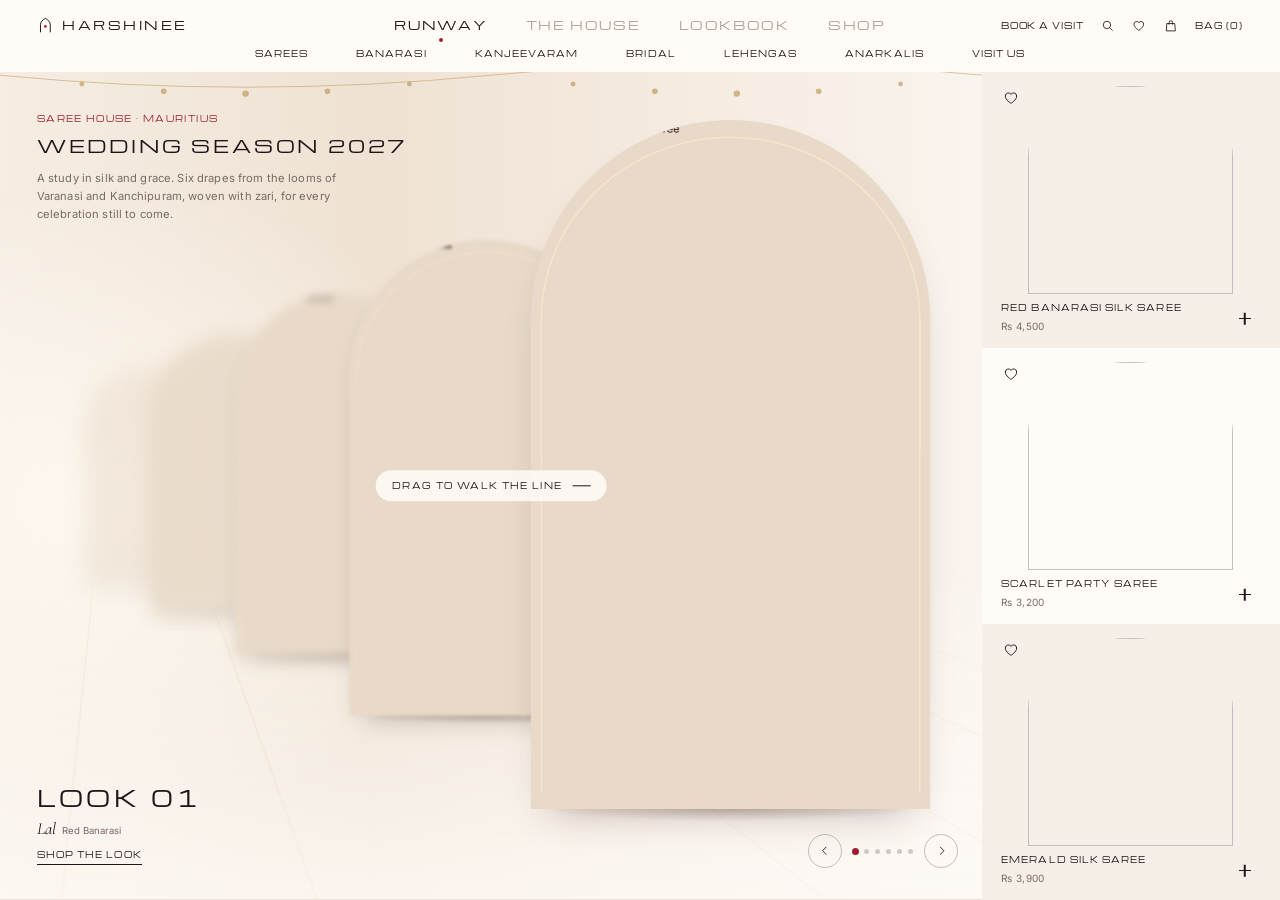
==== commit 9dca4c9a: "Use the main-branch photos and products throughout The runway looks, rail, shop, lookbook and House " ====
--- a/index.html
+++ b/index.html
@@ -5,11 +5,11 @@
 
 <meta name="viewport" content="width=device-width,initial-scale=1,viewport-fit=cover">
 <title>Harshinee | Saree House · Wedding Season 2027 Runway</title>
-<meta name="description" content="A runway of sarees where six looks stand in a line into the distance and every drag brings the next one to the front. Banarasi, Kanjeevaram, organza and chiffon from Harshinee, Mauritius.">
+<meta name="description" content="A runway of sarees where six looks stand in a line into the distance and every drag brings the next one to the front. Banarasi, Kanjeevaram and silk sarees from Harshinee, Mauritius.">
 <meta name="theme-color" content="#fffcf8">
 <meta property="og:title" content="Harshinee | Saree House · Wedding Season 2027 Runway">
-<meta property="og:description" content="A runway of sarees where six looks stand in a line into the distance and every drag brings the next one to the front. Banarasi, Kanjeevaram, organza and chiffon from Harshinee, Mauritius.">
-<meta property="og:image" content="https://images.unsplash.com/photo-1756483492198-8ca91227489b?auto=format&fit=crop&w=1200&q=80">
+<meta property="og:description" content="A runway of sarees where six looks stand in a line into the distance and every drag brings the next one to the front. Banarasi, Kanjeevaram and silk sarees from Harshinee, Mauritius.">
+<meta property="og:image" content="https://images.unsplash.com/photo-1721324807083-e9ddaa99310e?auto=format&fit=crop&w=1200&q=80">
 <link rel="icon" href="data:image/svg+xml,%3Csvg xmlns='http://www.w3.org/2000/svg' viewBox='0 0 64 64'%3E%3Crect width='64' height='64' fill='%23fffcf8'/%3E%3Cpath d='M14 58V30C14 19 22 11 32 5c10 6 18 14 18 25v28' fill='none' stroke='%231f1418' stroke-width='3'/%3E%3Ccircle cx='32' cy='36' r='5' fill='%239e1f2c'/%3E%3C/svg%3E">
 <link rel="preconnect" href="https://fonts.googleapis.com">
 <link rel="preconnect" href="https://fonts.gstatic.com" crossorigin>
@@ -132,7 +132,7 @@
         <button class="menu-btn" aria-label="Open menu" aria-expanded="false" aria-controls="drawer"><i></i><i></i></button>
       </div>
     </div>
-    <nav class="r2 wide" aria-label="Departments"><a href="shop.html">Sarees</a><a href="shop.html?f=banarasi">Banarasi</a><a href="shop.html?f=kanjeevaram">Kanjeevaram</a><a href="shop.html?f=handloom">Handloom</a><a href="shop.html?f=bridal">Bridal</a><a href="shop.html?f=jewellery">Jewellery</a><a href="visit.html">Visit us</a></nav>
+    <nav class="r2 wide" aria-label="Departments"><a href="shop.html?f=saree">Sarees</a><a href="shop.html?q=banarasi">Banarasi</a><a href="shop.html?q=kanjeevaram">Kanjeevaram</a><a href="shop.html?f=bridal">Bridal</a><a href="shop.html?f=lehenga">Lehengas</a><a href="shop.html?f=gown">Anarkalis</a><a href="visit.html">Visit us</a></nav>
 </header>
   <main id="content">
     <section class="stage" id="stage" aria-roledescription="carousel" aria-label="Runway looks. Drag, scroll or use the arrow keys to change look." tabindex="0">
@@ -142,7 +142,7 @@
       <div class="intro">
         <p class="k wide">Saree House · Mauritius</p>
         <h2 class="wide">Wedding Season 2027</h2>
-        <p>A study in silk and grace. Six drapes from the looms of Varanasi, Kanchipuram and Bengal, woven with zari and worn with old gold, for every celebration still to come.</p>
+        <p>A study in silk and grace. Six drapes from the looms of Varanasi and Kanchipuram, woven with zari, for every celebration still to come.</p>
       </div>
       <div class="tag">
         <div class="look wide" aria-live="polite" aria-atomic="true"><span>Look</span><span class="win"><span class="roll" id="roll"></span></span></div>
@@ -163,7 +163,7 @@
 <div class="wait" id="wait" aria-hidden="true"><div><svg viewBox="0 0 24 24"><path d="M5 22V11c0-4 3.2-7 7-9 3.8 2 7 5 7 9v11" fill="none" stroke="currentColor" stroke-width="1.2"/><circle cx="12" cy="13.5" r="1.9" fill="#9e1f2c"/></svg><span class="wide">Harshinee</span><em></em></div></div>
 <nav class="drawer" id="drawer" aria-label="Menu" aria-hidden="true">
     <div class="big"><a class="wide on" href="index.html">Runway<small>Six looks</small></a><a class="wide" href="house.html">The House<small>Our story & craft</small></a><a class="wide" href="lookbook.html">Lookbook<small>Wedding Season 2027</small></a><a class="wide" href="shop.html">Shop<small>Every saree</small></a><a class="wide" href="visit.html">Visit us<small>Two boutiques</small></a></div>
-    <div class="small"><a class="wide" href="shop.html?f=banarasi">Banarasi</a><a class="wide" href="shop.html?f=kanjeevaram">Kanjeevaram</a><a class="wide" href="shop.html?f=handloom">Handloom</a><a class="wide" href="shop.html?f=bridal">Bridal</a><a class="wide" href="shop.html?f=jewellery">Jewellery</a></div>
+    <div class="small"><a class="wide" href="shop.html?q=banarasi">Banarasi</a><a class="wide" href="shop.html?q=kanjeevaram">Kanjeevaram</a><a class="wide" href="shop.html?f=bridal">Bridal</a><a class="wide" href="shop.html?f=lehenga">Lehengas</a><a class="wide" href="shop.html?f=gown">Anarkalis</a></div>
     <div class="dfoot">
         <a href="https://wa.me/23057990933" target="_blank" rel="noopener">WhatsApp 5799 0933</a>
         <span>Royal Road, Lallmatie · Bypass, St Julien d'Hotman</span>
@@ -172,8 +172,8 @@
 <div class="search" id="search" aria-hidden="true">
     <form action="shop.html" role="search">
         <label class="wide" for="sq">Search the saree house</label>
-        <div class="row"><input id="sq" name="q" type="search" placeholder="Banarasi, red, bridal…" autocomplete="off"><button class="x" type="button" aria-label="Close search"><svg viewBox="0 0 24 24" class="ico"><path d="M6 6l12 12M18 6 6 18"/></svg></button></div>
-        <div class="hint"><a href="shop.html?f=banarasi">Banarasi</a><a href="shop.html?f=kanjeevaram">Kanjeevaram</a><a href="shop.html?f=bridal">Bridal</a><a href="shop.html?f=organza">Organza</a><a href="shop.html?f=handloom">Cotton</a><a href="shop.html?f=jewellery">Jhumkas &amp; bangles</a></div>
+        <div class="row"><input id="sq" name="q" type="search" placeholder="Banarasi, red, bridal lehenga…" autocomplete="off"><button class="x" type="button" aria-label="Close search"><svg viewBox="0 0 24 24" class="ico"><path d="M6 6l12 12M18 6 6 18"/></svg></button></div>
+        <div class="hint"><a href="shop.html?f=saree">Sarees</a><a href="shop.html?q=banarasi">Banarasi</a><a href="shop.html?q=kanjeevaram">Kanjeevaram</a><a href="shop.html?f=bridal">Bridal lehengas</a><a href="shop.html?f=gown">Anarkalis</a><a href="shop.html?f=groom">Sherwanis</a></div>
     </form>
 </div>
 <div class="toast" id="toast" role="status" aria-live="polite"></div>
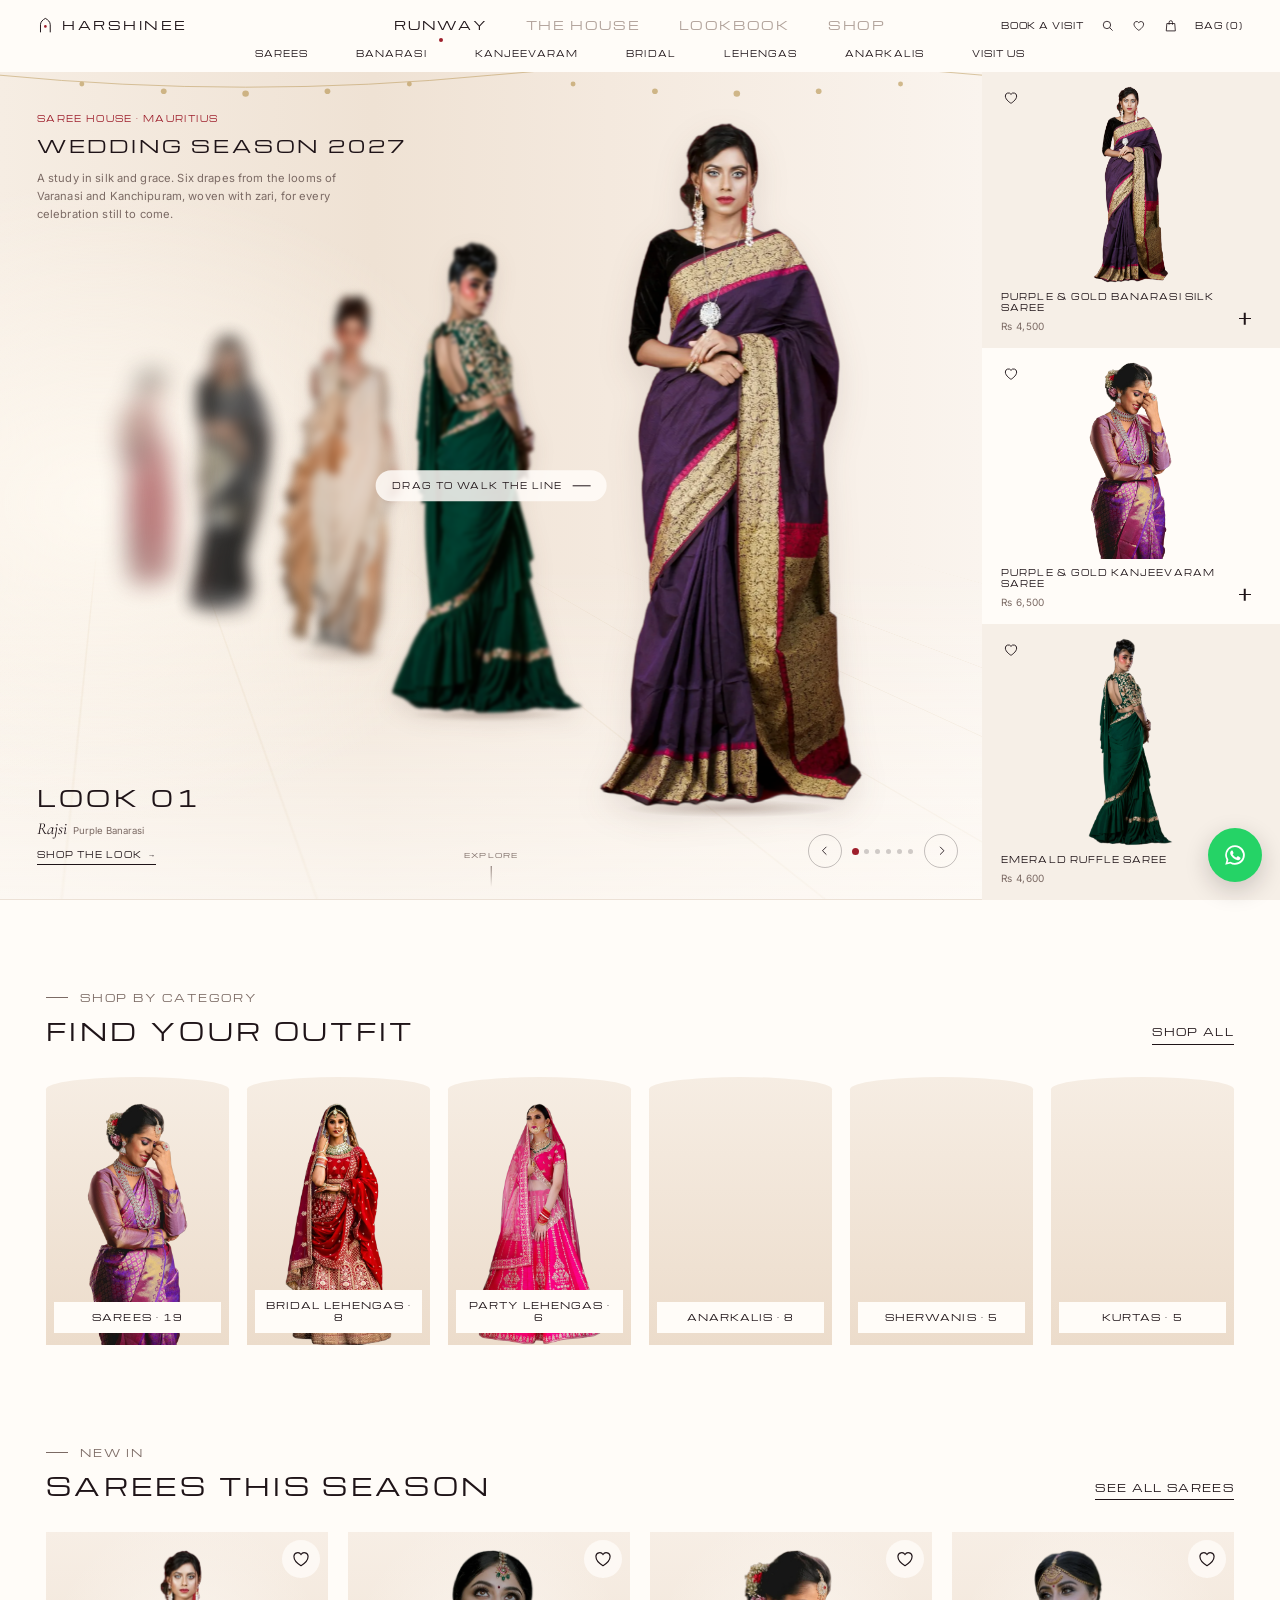
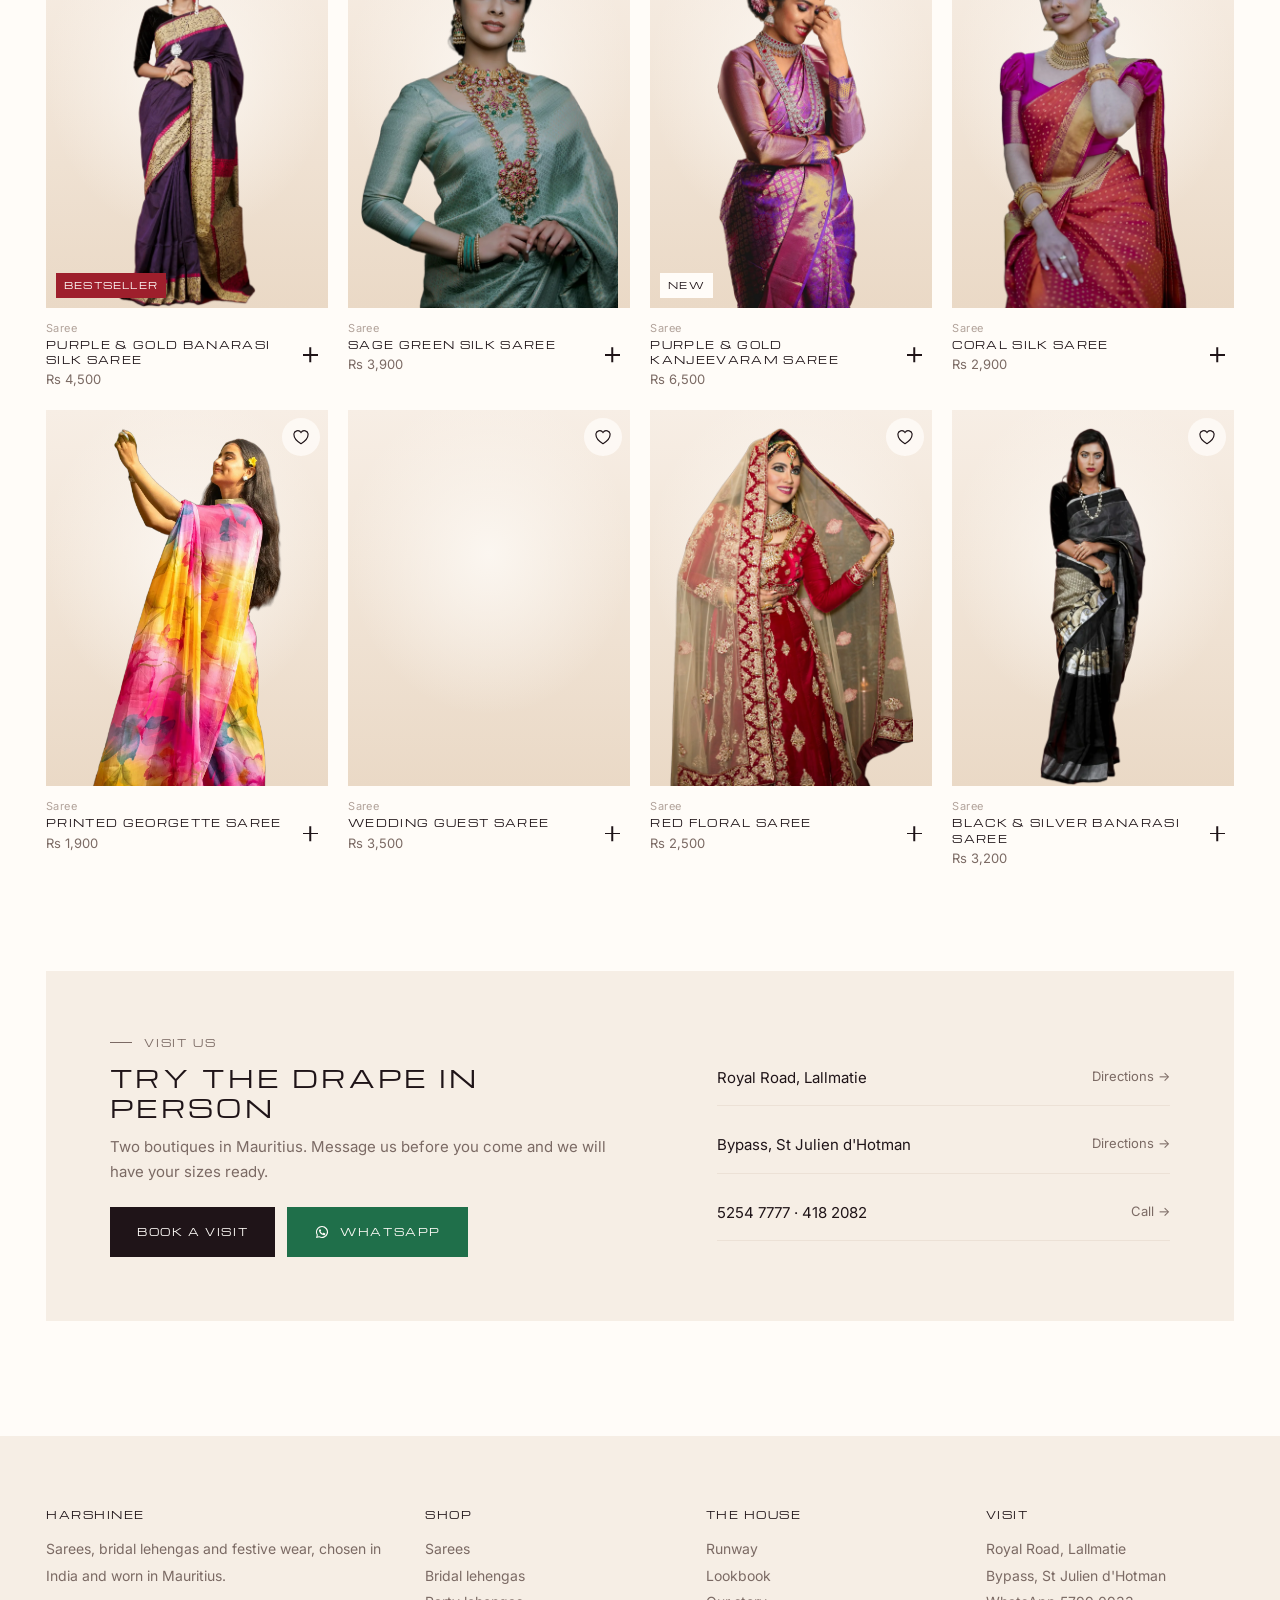
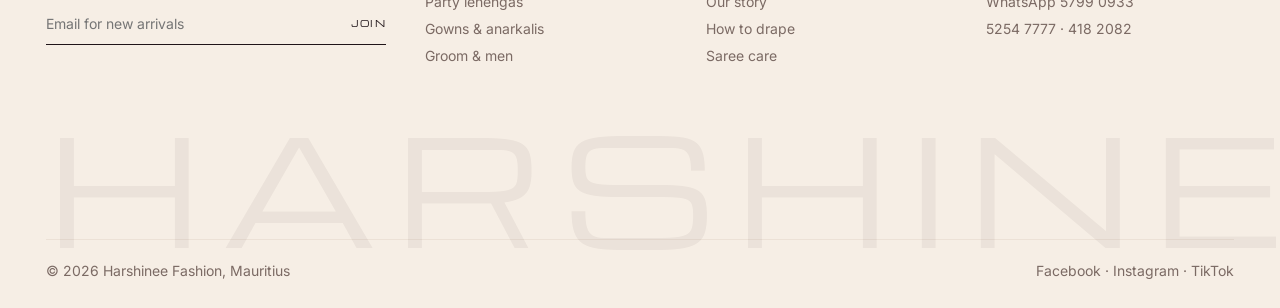
==== commit 58fcb604: "Cut-out saree models on the runway and easier navigation on phones The six runway looks are now full" ====
--- a/index.html
+++ b/index.html
@@ -18,9 +18,7 @@
 <link rel="stylesheet" href="assets/css/site.css">
 <style>
 /* Runway: the Maison Vell line of looks, now in sarees */
-html,body{height:100%}
-body{overflow:hidden;overscroll-behavior:none}
-.page{height:100svh;min-height:520px;display:grid;grid-template-rows:auto 1fr;background:var(--paper)}
+.page{height:100svh;min-height:520px;max-height:1100px;display:grid;grid-template-rows:auto 1fr;background:var(--paper)}
 main{position:relative;display:grid;grid-template-columns:1fr calc(372*var(--u));min-height:0}
 .stage{position:relative;overflow:hidden;min-width:0;touch-action:pan-y;user-select:none;-webkit-user-select:none;cursor:none;outline:none;
   background:radial-gradient(60% 55% at 10% 52%,rgba(255,250,242,.9),transparent 70%),linear-gradient(transparent 60%,rgba(255,252,248,.72) 100%),linear-gradient(90deg,#f6ede3 0%,#efe2d4 38%,#f4e9de 62%,#faf4ee 100%)}
@@ -114,6 +112,25 @@
 }
 @media (max-width:820px) and (max-height:640px){main{grid-template-rows:1fr 170px}.card{width:140px}}
 @media (min-width:821px) and (max-height:620px){.intro p{display:none}}
+
+.cue{position:absolute;z-index:3;left:50%;bottom:calc(16*var(--u));transform:translateX(-50%);display:flex;flex-direction:column;align-items:center;gap:6px;font-size:calc(8.5*var(--u));letter-spacing:.18em;color:var(--mid);cursor:pointer}
+.cue i{width:1px;height:calc(26*var(--u));background:linear-gradient(var(--mid),transparent);animation:cue 1.8s ease-in-out infinite}
+@keyframes cue{0%{transform:scaleY(0);transform-origin:top}50%{transform:scaleY(1);transform-origin:top}51%{transform-origin:bottom}100%{transform:scaleY(0);transform-origin:bottom}}
+.tag .shop{display:inline-flex;align-items:center;gap:.8em}
+@media (max-width:820px){
+  .page{height:calc(100svh - var(--tab));min-height:480px}
+  .rail{touch-action:pan-y}
+  .cue{display:none}
+  .tag .shop{background:var(--ink);color:var(--paper);border:0;padding:12px 16px;margin-top:12px;font-size:9px}
+}
+.hint-m{display:none}
+@media (max-width:820px){.hint-d{display:none}.hint-m{display:inline}}
+/* a cut-out model stands on the line like the Maison Vell originals */
+.m.cut .ci{display:block;position:relative;width:100%;height:100%;object-fit:contain;object-position:50% 100%;pointer-events:none;-webkit-user-drag:none;
+  filter:drop-shadow(0 18px 24px rgba(70,40,30,.12))}
+.m.cut:before{left:10%;right:10%;bottom:-1.2%;height:2.6%}
+.shot img.cutimg{border-radius:0;transform-origin:50% 100%}
+.card .shot:has(.cutimg){background:none}
 </style>
 </head>
 <body data-page="runway">
@@ -147,19 +164,57 @@
       <div class="tag">
         <div class="look wide" aria-live="polite" aria-atomic="true"><span>Look</span><span class="win"><span class="roll" id="roll"></span></span></div>
         <p class="lname" id="lname"></p>
-        <a class="shop wide" id="shopLook" href="lookbook.html#look-1">Shop the look</a>
+        <a class="shop wide" id="shopLook" href="lookbook.html#look-1">Shop the look <span aria-hidden="true">&rarr;</span></a>
       </div>
       <div class="ctrl wide">
         <button id="prev" aria-label="Previous look"><svg viewBox="0 0 24 24"><path d="M15 5l-7 7 7 7"/></svg></button>
         <div class="dots" id="dots" aria-hidden="true"></div>
         <button id="next" aria-label="Next look"><svg viewBox="0 0 24 24"><path d="M9 5l7 7-7 7"/></svg></button>
       </div>
-      <div class="hint wide" id="hint" aria-hidden="true">Drag to walk the line <i></i></div>
+      <div class="hint wide" id="hint" aria-hidden="true"><span class="hint-d">Drag to walk the line</span><span class="hint-m">Swipe for the next look</span> <i></i></div>
+      <a class="cue wide" href="#explore" aria-label="Scroll to explore">Explore<i></i></a>
       <div class="ring" id="ring" aria-hidden="true"><span>View</span></div>
     </section>
     <aside class="rail" id="rail" aria-label="Pieces in this look"></aside>
   </main>
 </div>
+<div class="explore" id="explore">
+  <div class="wrap">
+    <div class="ex-head"><div><p class="eyebrow">Shop by category</p><h2 class="h2">Find your outfit</h2></div><a class="link" href="shop.html">Shop all</a></div>
+    <div class="cats" id="cats"></div>
+  </div>
+  <div class="wrap" style="margin-top:clamp(56px,8vw,100px)">
+    <div class="ex-head"><div><p class="eyebrow">New in</p><h2 class="h2">Sarees this season</h2></div><a class="link" href="shop.html?f=saree">See all sarees</a></div>
+    <div class="strip" id="strip"></div>
+  </div>
+  <div class="wrap">
+    <section class="visit-band" aria-labelledby="vb">
+      <div><p class="eyebrow">Visit us</p><h2 class="h2" id="vb" style="margin-top:12px">Try the drape in person</h2>
+        <p class="copy" style="margin-top:12px">Two boutiques in Mauritius. Message us before you come and we will have your sizes ready.</p>
+        <div class="row"><a class="btn" href="visit.html">Book a visit</a><a class="btn wa" href="https://wa.me/23057990933" target="_blank" rel="noopener"><svg viewBox="0 0 24 24" aria-hidden="true"><path fill="currentColor" d="M12 3a9 9 0 0 0-7.8 13.5L3 21l4.6-1.2A9 9 0 1 0 12 3Zm0 16.4a7.4 7.4 0 0 1-3.8-1l-.3-.2-2.7.7.7-2.6-.2-.3A7.4 7.4 0 1 1 12 19.4Zm4.1-5.5c-.2-.1-1.3-.7-1.5-.7s-.4-.1-.5.1-.6.7-.7.9-.3.2-.5 0a6 6 0 0 1-3-2.6c-.2-.4.2-.4.7-1.3a.4.4 0 0 0 0-.4l-.7-1.6c-.2-.4-.4-.4-.5-.4h-.5a.9.9 0 0 0-.6.3 2.7 2.7 0 0 0-.8 2 4.6 4.6 0 0 0 1 2.4 10.6 10.6 0 0 0 4 3.6c1.5.6 2.1.7 2.8.6a2.4 2.4 0 0 0 1.6-1.1 2 2 0 0 0 .1-1.1c0-.2-.2-.2-.4-.3Z"/></svg> WhatsApp</a></div></div>
+      <ul><li><span>Royal Road, Lallmatie</span><a href="https://www.google.com/maps/search/?api=1&query=Harshinee+Fashion+Royal+Road+Lallmatie+Mauritius" target="_blank" rel="noopener">Directions &rarr;</a></li>
+        <li><span>Bypass, St Julien d'Hotman</span><a href="https://www.google.com/maps/search/?api=1&query=Harshinee+Fashion+St+Julien+d%27Hotman+Mauritius" target="_blank" rel="noopener">Directions &rarr;</a></li>
+        <li><span>5254 7777 · 418 2082</span><a href="tel:+23052547777">Call &rarr;</a></li></ul>
+    </section>
+  </div>
+</div>
+<footer class="foot">
+    <div class="wrap">
+        <div class="cols">
+            <div>
+                <h4>Harshinee</h4>
+                <p>Sarees, bridal lehengas and festive wear, chosen in India and worn in Mauritius.</p>
+                <form class="news" novalidate><label class="sr" for="nl">Email for new arrivals</label><input id="nl" type="email" placeholder="Email for new arrivals"><button>Join</button></form>
+            </div>
+            <div><h4>Shop</h4><ul><li><a href="shop.html?f=saree">Sarees</a></li><li><a href="shop.html?f=bridal">Bridal lehengas</a></li><li><a href="shop.html?f=lehenga">Party lehengas</a></li><li><a href="shop.html?f=gown">Gowns &amp; anarkalis</a></li><li><a href="shop.html?f=groom">Groom &amp; men</a></li></ul></div>
+            <div><h4>The House</h4><ul><li><a href="index.html">Runway</a></li><li><a href="lookbook.html">Lookbook</a></li><li><a href="house.html">Our story</a></li><li><a href="house.html#drapes">How to drape</a></li><li><a href="house.html#care">Saree care</a></li></ul></div>
+            <div><h4>Visit</h4><ul><li><a href="visit.html">Royal Road, Lallmatie</a></li><li><a href="visit.html">Bypass, St Julien d'Hotman</a></li><li><a href="https://wa.me/23057990933" target="_blank" rel="noopener">WhatsApp 5799 0933</a></li><li><a href="tel:+23052547777">5254 7777</a> · <a href="tel:+2304182082">418 2082</a></li></ul></div>
+        </div>
+        <p class="word" aria-hidden="true">Harshinee</p>
+        <div class="base"><p>&copy; <span data-year>2026</span> Harshinee Fashion, Mauritius</p><p><a href="https://www.facebook.com/harshineefashionofficial/" target="_blank" rel="noopener">Facebook</a> · <a href="https://www.instagram.com/harshineefashionofficial/" target="_blank" rel="noopener">Instagram</a> · <a href="https://www.tiktok.com/@harshineefashionofficial" target="_blank" rel="noopener">TikTok</a></p></div>
+    </div>
+</footer>
+<a class="wa-float" href="https://wa.me/23057990933" target="_blank" rel="noopener" aria-label="Chat on WhatsApp"><svg viewBox="0 0 24 24" aria-hidden="true"><path fill="currentColor" d="M12 3a9 9 0 0 0-7.8 13.5L3 21l4.6-1.2A9 9 0 1 0 12 3Zm0 16.4a7.4 7.4 0 0 1-3.8-1l-.3-.2-2.7.7.7-2.6-.2-.3A7.4 7.4 0 1 1 12 19.4Zm4.1-5.5c-.2-.1-1.3-.7-1.5-.7s-.4-.1-.5.1-.6.7-.7.9-.3.2-.5 0a6 6 0 0 1-3-2.6c-.2-.4.2-.4.7-1.3a.4.4 0 0 0 0-.4l-.7-1.6c-.2-.4-.4-.4-.5-.4h-.5a.9.9 0 0 0-.6.3 2.7 2.7 0 0 0-.8 2 4.6 4.6 0 0 0 1 2.4 10.6 10.6 0 0 0 4 3.6c1.5.6 2.1.7 2.8.6a2.4 2.4 0 0 0 1.6-1.1 2 2 0 0 0 .1-1.1c0-.2-.2-.2-.4-.3Z"/></svg></a>
 <div class="wait" id="wait" aria-hidden="true"><div><svg viewBox="0 0 24 24"><path d="M5 22V11c0-4 3.2-7 7-9 3.8 2 7 5 7 9v11" fill="none" stroke="currentColor" stroke-width="1.2"/><circle cx="12" cy="13.5" r="1.9" fill="#9e1f2c"/></svg><span class="wide">Harshinee</span><em></em></div></div>
 <nav class="drawer" id="drawer" aria-label="Menu" aria-hidden="true">
     <div class="big"><a class="wide on" href="index.html">Runway<small>Six looks</small></a><a class="wide" href="house.html">The House<small>Our story & craft</small></a><a class="wide" href="lookbook.html">Lookbook<small>Wedding Season 2027</small></a><a class="wide" href="shop.html">Shop<small>Every saree</small></a><a class="wide" href="visit.html">Visit us<small>Two boutiques</small></a></div>
@@ -177,6 +232,8 @@
     </form>
 </div>
 <div class="toast" id="toast" role="status" aria-live="polite"></div>
+<nav class="tabbar" aria-label="Main"><a href="index.html" class="on" aria-current="page"><svg viewBox="0 0 24 24" aria-hidden="true"><path d="M5 21V10.5C5 6.5 8.2 4 12 2.5c3.8 1.5 7 4 7 8V21"/><circle cx="12" cy="12.5" r="1.6" fill="currentColor" stroke="none"/></svg><span>Home</span></a><a href="shop.html"><svg viewBox="0 0 24 24" aria-hidden="true"><path d="M4 4h7v9H4zM13 4h7v5h-7zM13 11h7v9h-7zM4 15h7v5H4z"/></svg><span>Shop</span></a><a href="lookbook.html"><svg viewBox="0 0 24 24" aria-hidden="true"><path d="M12 3c2.5 3 2.5 6 0 9-2.5-3-2.5-6 0-9Z"/><path d="M12 12c3 2.5 6 2.5 9 0-3-2.5-6-2.5-9 0Z"/><path d="M12 12c-3 2.5-6 2.5-9 0 3-2.5 6-2.5 9 0Z"/><path d="M12 12v9"/></svg><span>Looks</span></a><a href="visit.html"><svg viewBox="0 0 24 24" aria-hidden="true"><path d="M12 21s-6-6.2-6-11a6 6 0 0 1 12 0c0 4.8-6 11-6 11Z"/><circle cx="12" cy="10" r="2.2"/></svg><span>Visit</span></a><a href="bag.html"><svg viewBox="0 0 24 24" aria-hidden="true"><path d="M5 8h14l1 13H4Z"/><path d="M9 10V6a3 3 0 0 1 6 0v4"/></svg><b data-cart>0</b><span>Bag</span></a></nav>
+<script src="assets/js/cut.js"></script>
 <script src="assets/js/data.js"></script>
 <script src="assets/js/site.js"></script>
 <script src="assets/js/runway.js"></script>
--- a/assets/css/site.css
+++ b/assets/css/site.css
@@ -393,3 +393,61 @@
 }
 @media (min-width:821px){.bar{display:none}}
 @media (max-width:420px){.drapes{grid-template-columns:1fr}}
+
+/* =============================================================================
+   Phone tab bar and home page sections
+   ============================================================================= */
+.tabbar{display:none}
+.explore{padding-top:clamp(50px,7vw,90px)}
+.ex-head{display:flex;justify-content:space-between;align-items:end;gap:16px;margin-bottom:clamp(20px,3vw,32px)}
+.ex-head .h2{margin-top:10px}
+.cats{display:grid;grid-template-columns:repeat(6,1fr);gap:clamp(10px,1.4vw,18px)}
+.cat{position:relative;display:flex;flex-direction:column;justify-content:flex-end;aspect-ratio:3/4.4;overflow:hidden;background:linear-gradient(180deg,#f6ede3,#ecdccb);border-radius:999px 999px 4px 4px/50% 50% 4px 4px}
+.cat img{position:absolute;inset:0;width:100%;height:100%;object-fit:cover;object-position:50% 12%;transition:transform 1s var(--ease)}
+.cat img.cutimg{object-fit:contain;object-position:50% 100%;top:10%;height:90%}
+.cat:hover img{transform:scale(1.04)}
+.cat span{position:relative;z-index:1;margin:0 8px 12px;background:var(--paper);padding:9px 6px;text-align:center;font-family:Michroma,sans-serif;text-transform:uppercase;font-size:8.5px;letter-spacing:.12em}
+.strip{display:grid;grid-template-columns:repeat(4,1fr);gap:clamp(12px,1.6vw,22px)}
+.visit-band{margin-top:clamp(60px,8vw,110px);display:grid;grid-template-columns:1.2fr 1fr;gap:clamp(24px,5vw,70px);align-items:center;background:var(--haze);padding:clamp(28px,5vw,64px)}
+.visit-band .row{display:flex;gap:12px;flex-wrap:wrap;margin-top:22px}
+.visit-band ul{display:grid;gap:12px}
+.visit-band li{display:flex;justify-content:space-between;gap:12px;padding:16px 0;border-bottom:1px solid var(--line);font-size:15px}
+.visit-band li a{font-size:13px;color:var(--mid);white-space:nowrap}
+.visit-band li a:hover{color:var(--kumkum)}
+.pc .ph.cutbg{background:linear-gradient(180deg,#f8f1e9,#eedfcf)}
+.pc .ph img.cutimg{object-fit:contain;object-position:50% 100%;padding-top:6%}
+.pc:hover .ph img.cutimg{transform:scale(1.03)}
+
+@media (max-width:820px){
+  :root{--tab:calc(62px + env(safe-area-inset-bottom))}
+  body{padding-bottom:var(--tab)}
+  .tabbar{display:grid;grid-template-columns:repeat(5,1fr);position:fixed;left:0;right:0;bottom:0;z-index:28;height:var(--tab);padding-bottom:env(safe-area-inset-bottom);
+    background:rgba(255,252,248,.95);backdrop-filter:blur(14px);-webkit-backdrop-filter:blur(14px);border-top:1px solid var(--line)}
+  .tabbar a{display:flex;flex-direction:column;align-items:center;justify-content:center;gap:4px;font-size:10.5px;letter-spacing:.02em;color:var(--mid);position:relative;-webkit-tap-highlight-color:transparent}
+  .tabbar svg{width:23px;height:23px;fill:none;stroke:currentColor;stroke-width:1.5;stroke-linejoin:round;stroke-linecap:round;transition:transform .3s var(--ease)}
+  .tabbar a:active svg{transform:scale(.88)}
+  .tabbar a.on{color:var(--kumkum)}
+  .tabbar a.on:before{content:"";position:absolute;top:0;left:30%;right:30%;height:2px;background:var(--kumkum);border-radius:0 0 2px 2px}
+  .tabbar b{position:absolute;top:6px;left:calc(50% + 5px);min-width:17px;height:17px;padding:0 4px;border-radius:9px;background:var(--kumkum);color:#fff;font-size:10px;font-weight:500;display:grid;place-items:center}
+  .tabbar b[data-n="0"]{display:none}
+  .cartlink{display:none}
+  .wa-float{display:none}
+  .toast{bottom:calc(var(--tab) + 12px)}
+  .bar{bottom:var(--tab);padding-bottom:10px}
+  .drawer{padding-bottom:calc(var(--tab) + 20px)}
+  .cats{grid-template-columns:repeat(3,1fr);gap:10px}
+  .cat span{font-size:7.5px;margin:0 6px 10px;padding:8px 4px}
+  .strip{display:flex;overflow-x:auto;scroll-snap-type:x mandatory;scroll-padding:0 var(--gut);gap:12px;margin:0 calc(-1 * var(--gut));padding:0 var(--gut) 6px;scrollbar-width:none}
+  .strip::-webkit-scrollbar{display:none}
+  .strip .pc{flex:0 0 46%;scroll-snap-align:start}
+  .visit-band{grid-template-columns:1fr;margin-left:calc(-1 * var(--gut));margin-right:calc(-1 * var(--gut))}
+  .visit-band .btn{flex:1}
+}
+
+/* cut-outs (people with the background removed) */
+.cutbg{background:radial-gradient(70% 60% at 50% 38%,#fbf6f0,transparent 72%),linear-gradient(180deg,#f7eee5,#ead9c6)!important}
+img.cutimg{object-fit:contain!important;object-position:50% 100%!important}
+.arch.cutbg img.cutimg{padding-top:10%}
+.gal .big img.cutimg{padding-top:6%;transform:none!important}
+#thumbs button.cutbg img{padding-top:8%}
+.pieces img.cutimg,.line .ph img.cutimg{background:linear-gradient(180deg,#f7eee5,#ead9c6)}
